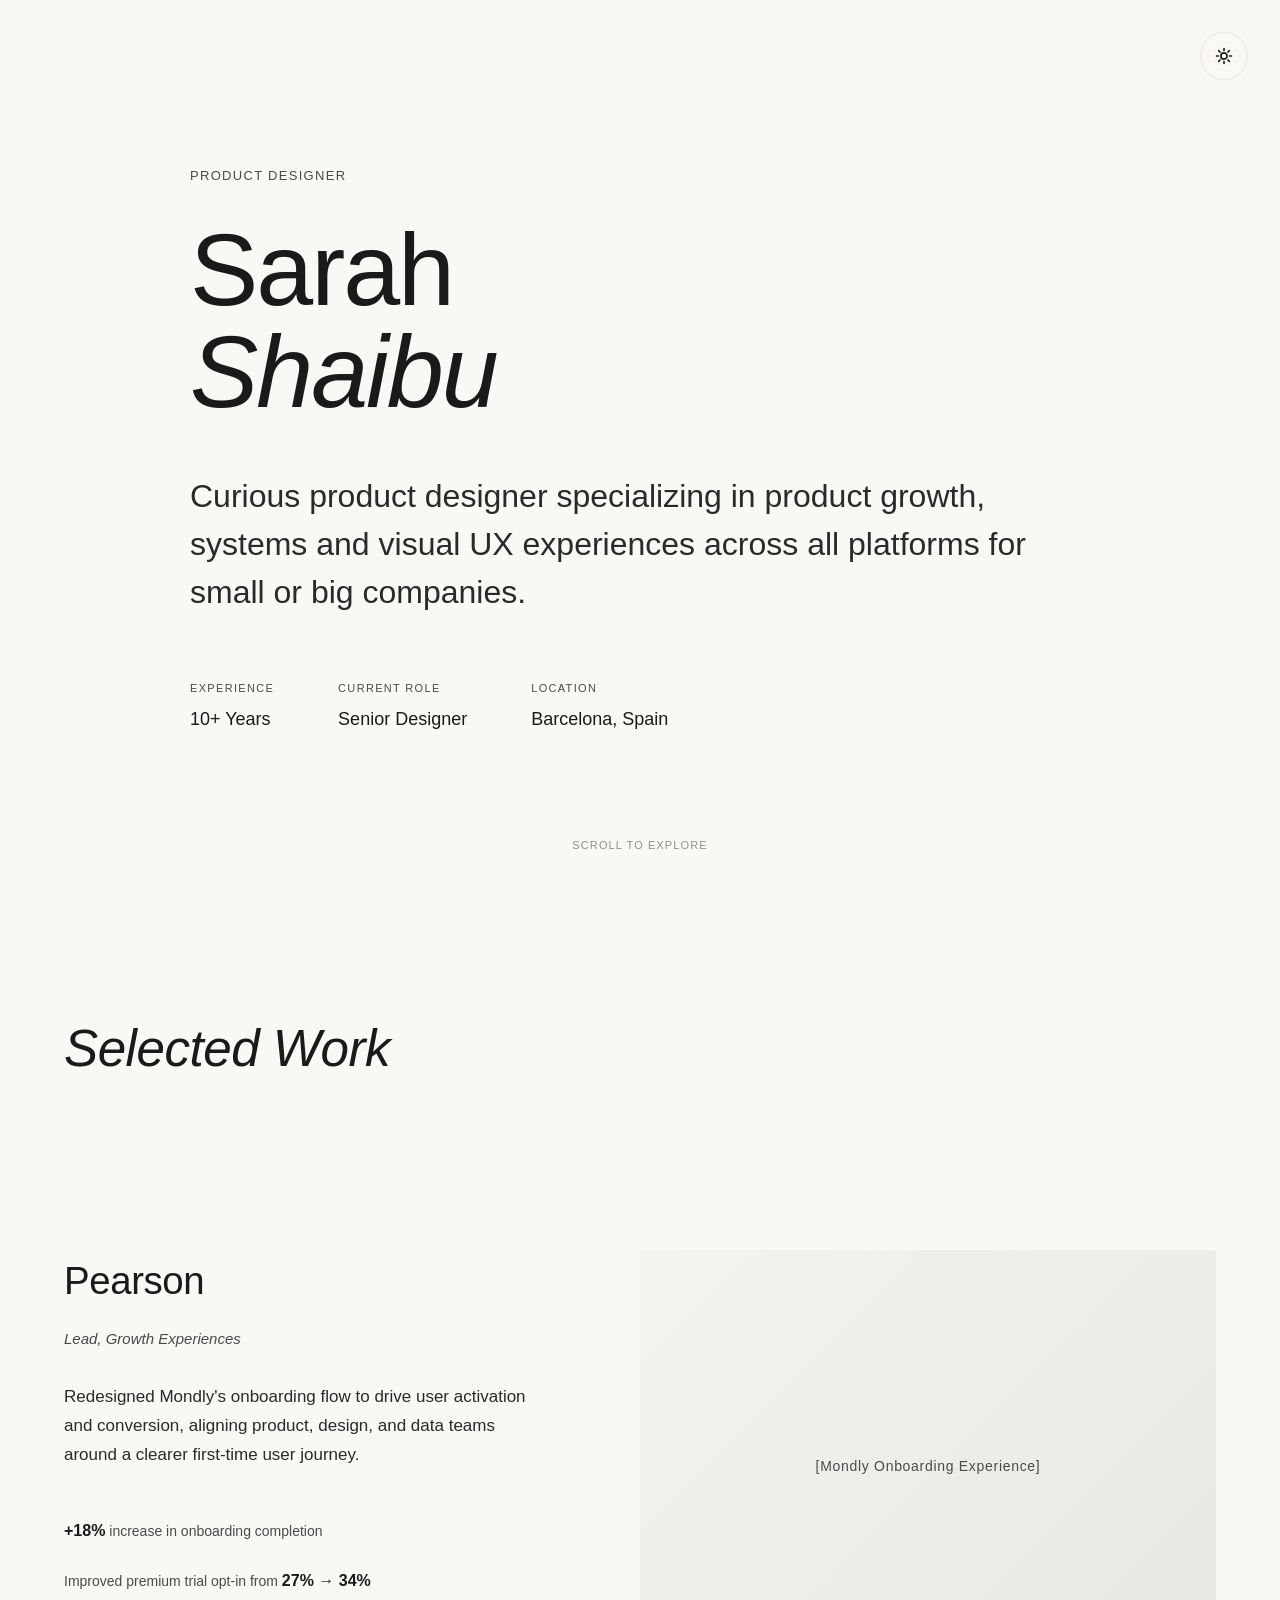
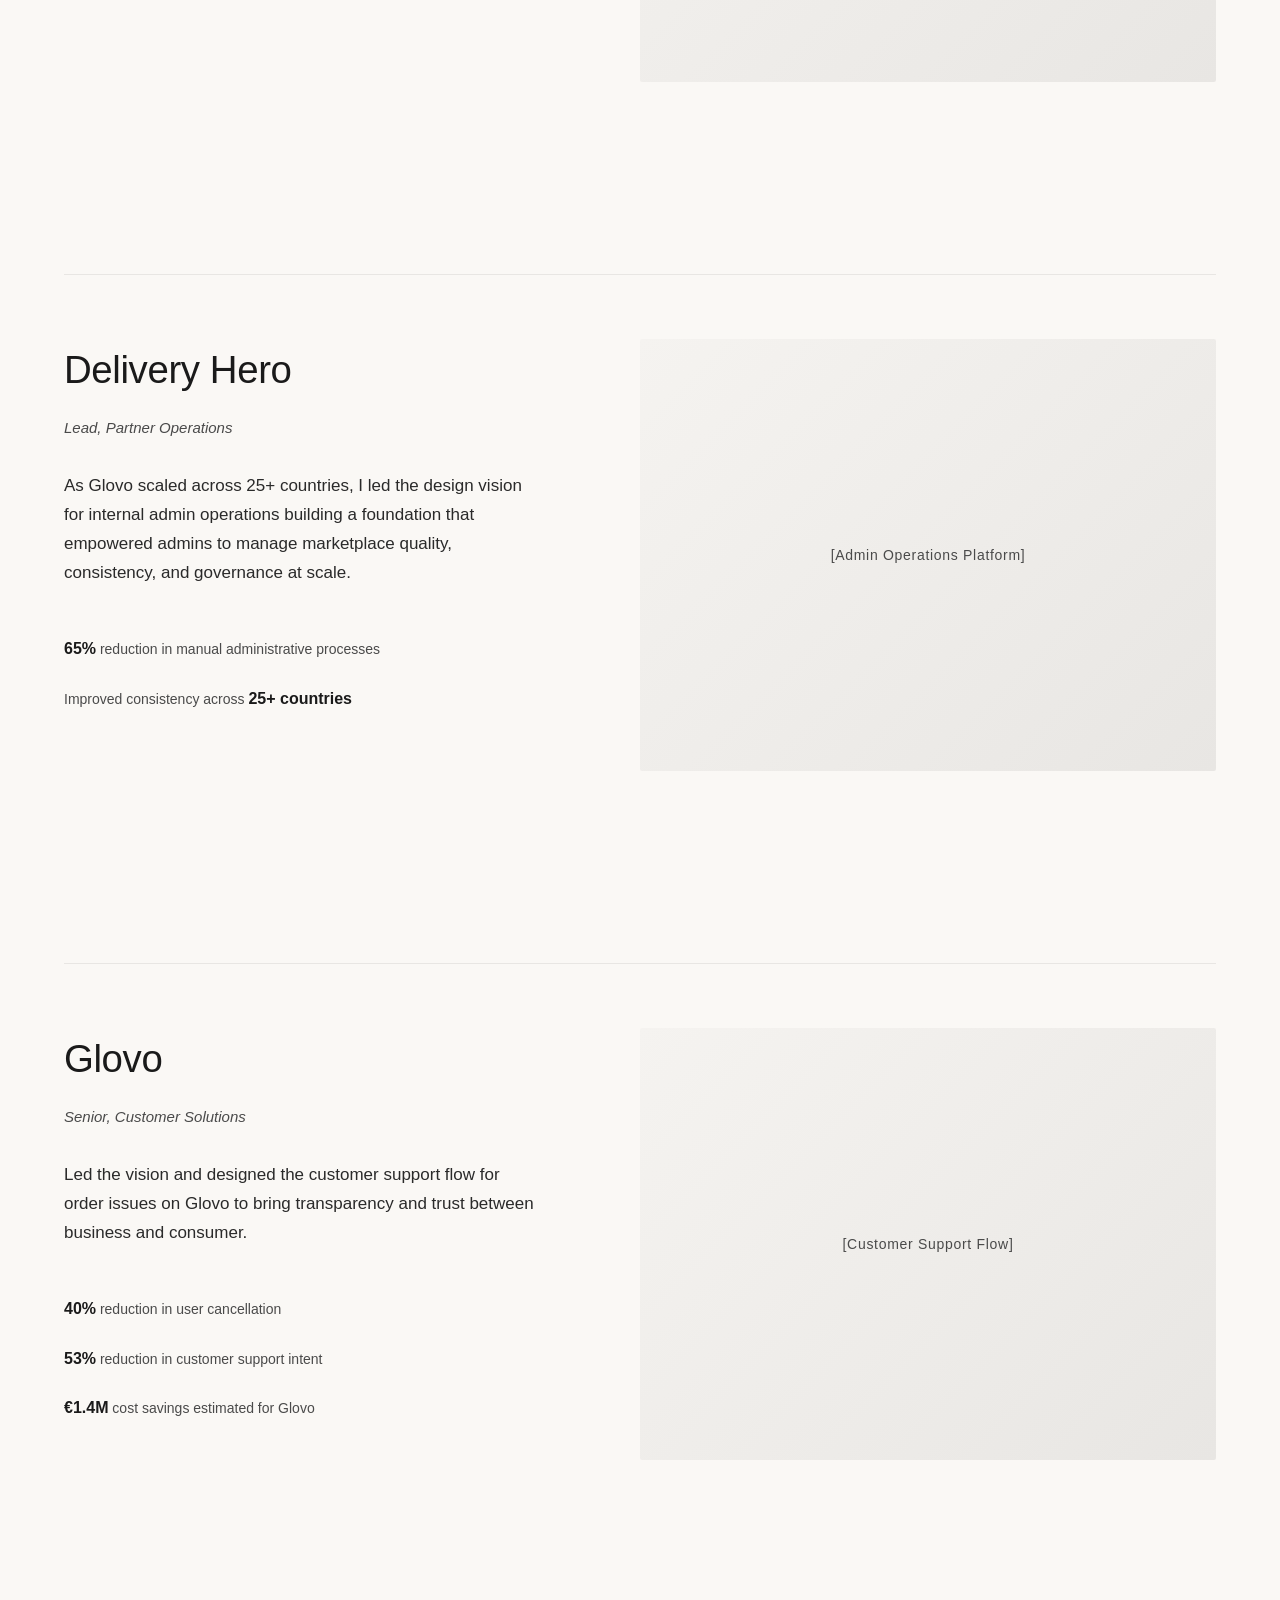
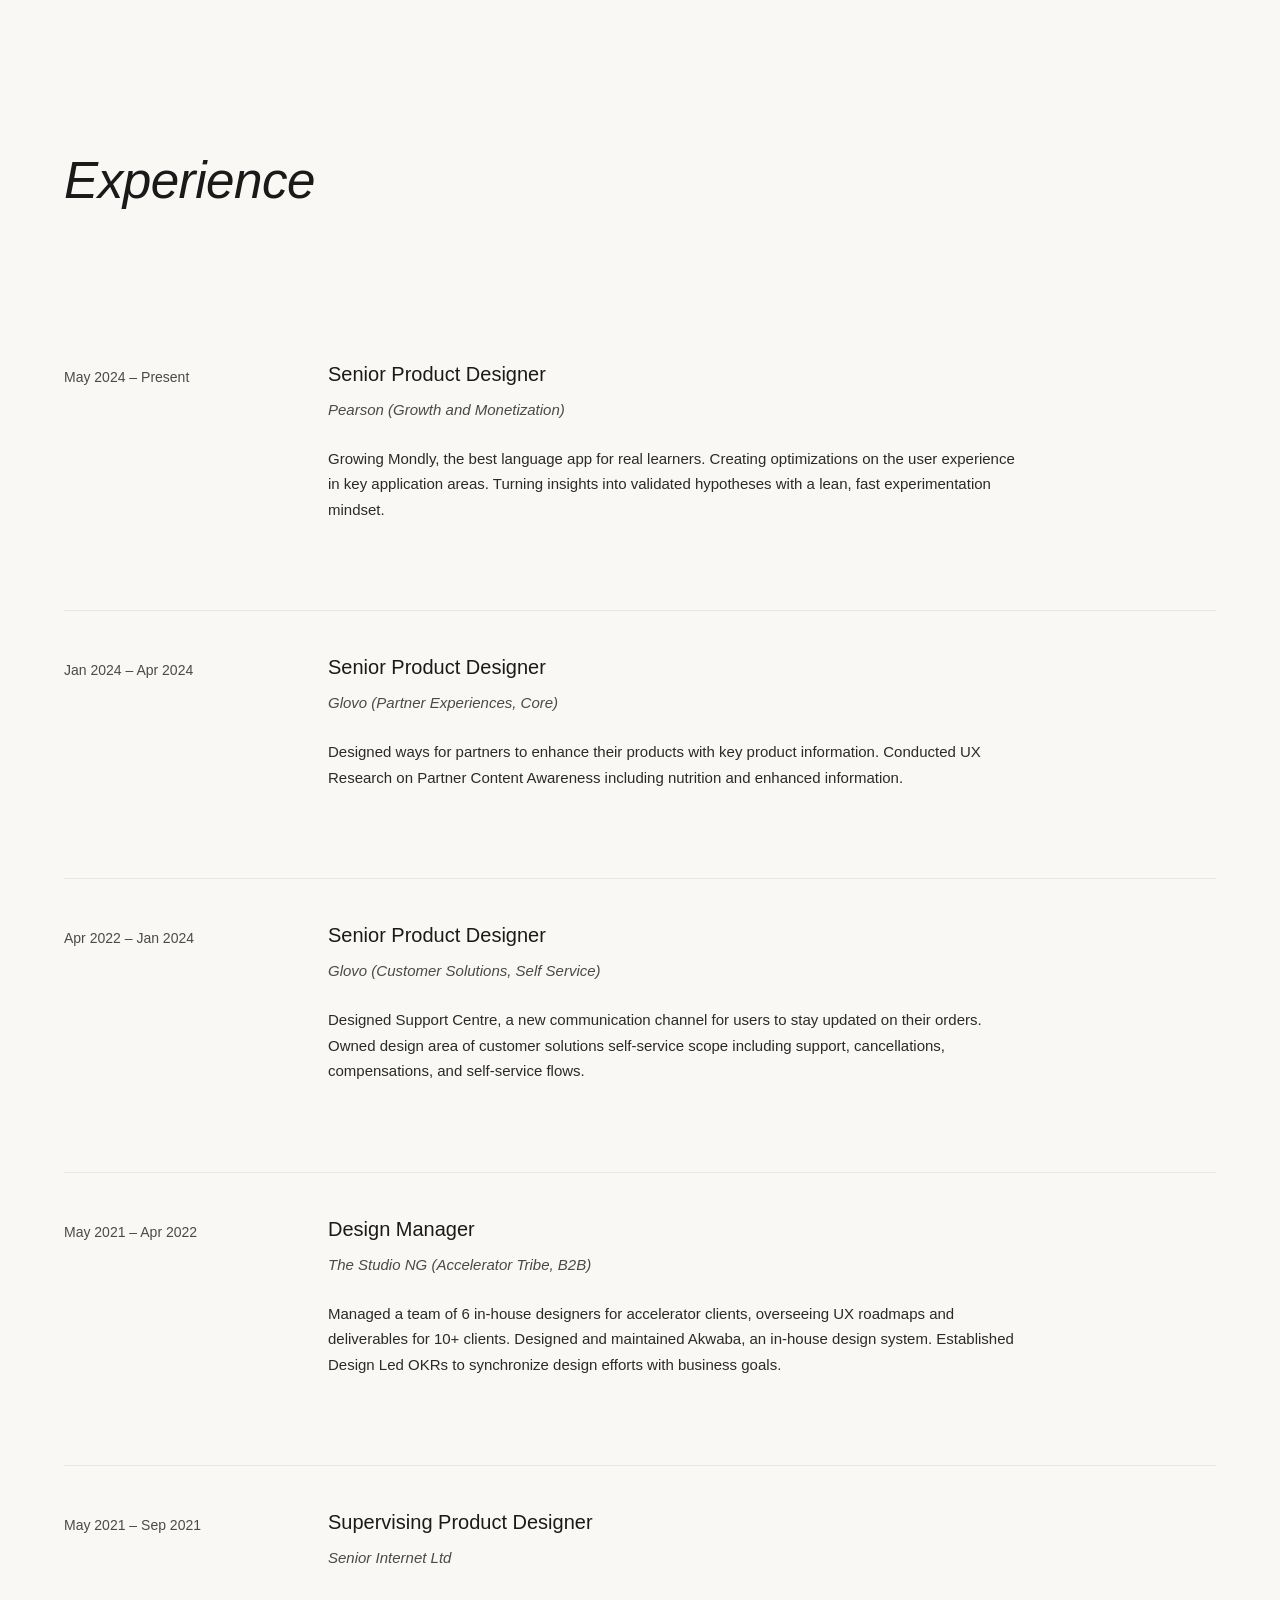
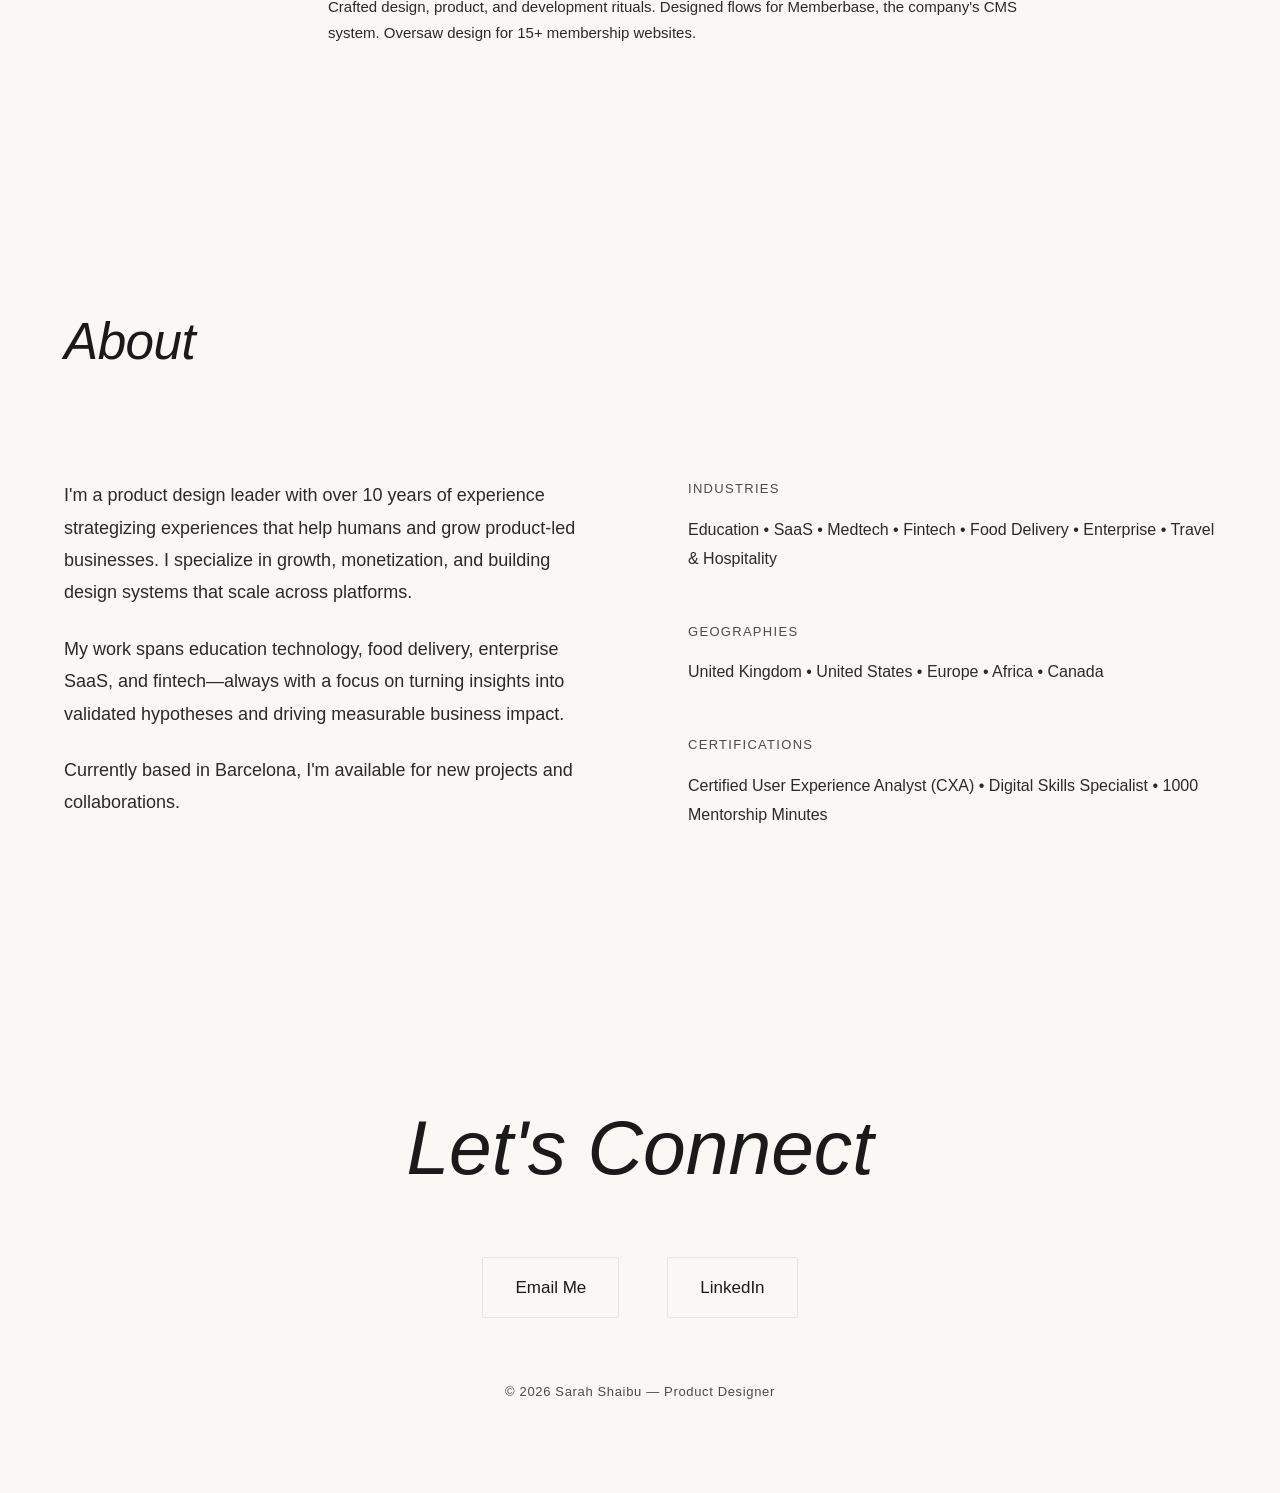
==== index.html @ 6c7f0f0d "Update index.html Seperated css and html" ====
<!DOCTYPE html>
<html lang="en">
<head>
    <meta charset="UTF-8">
    <meta name="viewport" content="width=device-width, initial-scale=1.0">
    <title>Sarah Shaibu — Product Designer</title>
    <link rel="stylesheet" href="styles.css">
    <script>
        // Set initial theme before page loads (prevents flash)
        const savedTheme = localStorage.getItem('theme') || 'light';
        document.documentElement.setAttribute('data-theme', savedTheme);
    </script>
</head>
<body>
    <!-- Hero Section -->
    <button class="theme-toggle" aria-label="Toggle dark mode">
        <svg class="sun-icon" xmlns="http://www.w3.org/2000/svg" fill="none" viewBox="0 0 24 24" stroke-width="2" stroke="currentColor">
            <path stroke-linecap="round" stroke-linejoin="round" d="M12 3v2.25m6.364.386l-1.591 1.591M21 12h-2.25m-.386 6.364l-1.591-1.591M12 18.75V21m-4.773-4.227l-1.591 1.591M5.25 12H3m4.227-4.773L5.636 5.636M15.75 12a3.75 3.75 0 11-7.5 0 3.75 3.75 0 017.5 0z" />
        </svg>
        <svg class="moon-icon" xmlns="http://www.w3.org/2000/svg" fill="none" viewBox="0 0 24 24" stroke-width="2" stroke="currentColor">
            <path stroke-linecap="round" stroke-linejoin="round" d="M21.752 15.002A9.718 9.718 0 0118 15.75c-5.385 0-9.75-4.365-9.75-9.75 0-1.33.266-2.597.748-3.752A9.753 9.753 0 003 11.25C3 16.635 7.365 21 12.75 21a9.753 9.753 0 009.002-5.998z" />
        </svg>
    </button>
    
    <section class="hero">
        <div class="container">
            <div class="hero-label">Product Designer</div>
            <h1 class="hero-title">
                Sarah<br>
                <em>Shaibu</em>
            </h1>
            <p class="hero-description">
                Curious product designer specializing in product growth, systems and visual UX experiences across all platforms for small or big companies.
            </p>
            <div class="hero-meta">
                <div class="meta-item">
                    <span>Experience</span>
                    <strong>10+ Years</strong>
                </div>
                <div class="meta-item">
                    <span>Current Role</span>
                    <strong>Senior Designer</strong>
                </div>
                <div class="meta-item">
                    <span>Location</span>
                    <strong>Barcelona, Spain</strong>
                </div>
            </div>
        </div>
        <div class="scroll-indicator">Scroll to explore</div>
    </section>

    <!-- Selected Work -->
    <section class="section">
        <div class="container">
            <h2 class="section-title">Selected Work</h2>
            <div class="work-grid">
                <!-- Pearson Project -->
                <article class="work-item">
                    <div class="work-info">
                        <h3>Pearson</h3>
                        <div class="work-role">Lead, Growth Experiences</div>
                        <p class="work-description">
                            Redesigned Mondly's onboarding flow to drive user activation and conversion, aligning product, design, and data teams around a clearer first-time user journey.
                        </p>
                        <div class="work-metrics">
                            <div class="metric">
                                <strong>+18%</strong> increase in onboarding completion
                            </div>
                            <div class="metric">
                                Improved premium trial opt-in from <strong>27% → 34%</strong>
                            </div>
                        </div>
                    </div>
                    <div class="work-visual">
                        [Mondly Onboarding Experience]
                    </div>
                </article>

                <!-- Delivery Hero Project -->
                <article class="work-item">
                    <div class="work-info">
                        <h3>Delivery Hero</h3>
                        <div class="work-role">Lead, Partner Operations</div>
                        <p class="work-description">
                            As Glovo scaled across 25+ countries, I led the design vision for internal admin operations building a foundation that empowered admins to manage marketplace quality, consistency, and governance at scale.
                        </p>
                        <div class="work-metrics">
                            <div class="metric">
                                <strong>65%</strong> reduction in manual administrative processes
                            </div>
                            <div class="metric">
                                Improved consistency across <strong>25+ countries</strong>
                            </div>
                        </div>
                    </div>
                    <div class="work-visual">
                        [Admin Operations Platform]
                    </div>
                </article>

                <!-- Glovo Project -->
                <article class="work-item">
                    <div class="work-info">
                        <h3>Glovo</h3>
                        <div class="work-role">Senior, Customer Solutions</div>
                        <p class="work-description">
                            Led the vision and designed the customer support flow for order issues on Glovo to bring transparency and trust between business and consumer.
                        </p>
                        <div class="work-metrics">
                            <div class="metric">
                                <strong>40%</strong> reduction in user cancellation
                            </div>
                            <div class="metric">
                                <strong>53%</strong> reduction in customer support intent
                            </div>
                            <div class="metric">
                                <strong>€1.4M</strong> cost savings estimated for Glovo
                            </div>
                        </div>
                    </div>
                    <div class="work-visual">
                        [Customer Support Flow]
                    </div>
                </article>
            </div>
        </div>
    </section>

    <!-- Experience -->
    <section class="section">
        <div class="container">
            <h2 class="section-title">Experience</h2>
            <div class="experience-list">
                <div class="exp-item">
                    <div class="exp-period">May 2024 – Present</div>
                    <div class="exp-content">
                        <h4>Senior Product Designer</h4>
                        <div class="exp-company">Pearson (Growth and Monetization)</div>
                        <p class="exp-description">
                            Growing Mondly, the best language app for real learners. Creating optimizations on the user experience in key application areas. Turning insights into validated hypotheses with a lean, fast experimentation mindset.
                        </p>
                    </div>
                </div>

                <div class="exp-item">
                    <div class="exp-period">Jan 2024 – Apr 2024</div>
                    <div class="exp-content">
                        <h4>Senior Product Designer</h4>
                        <div class="exp-company">Glovo (Partner Experiences, Core)</div>
                        <p class="exp-description">
                            Designed ways for partners to enhance their products with key product information. Conducted UX Research on Partner Content Awareness including nutrition and enhanced information.
                        </p>
                    </div>
                </div>

                <div class="exp-item">
                    <div class="exp-period">Apr 2022 – Jan 2024</div>
                    <div class="exp-content">
                        <h4>Senior Product Designer</h4>
                        <div class="exp-company">Glovo (Customer Solutions, Self Service)</div>
                        <p class="exp-description">
                            Designed Support Centre, a new communication channel for users to stay updated on their orders. Owned design area of customer solutions self-service scope including support, cancellations, compensations, and self-service flows.
                        </p>
                    </div>
                </div>

                <div class="exp-item">
                    <div class="exp-period">May 2021 – Apr 2022</div>
                    <div class="exp-content">
                        <h4>Design Manager</h4>
                        <div class="exp-company">The Studio NG (Accelerator Tribe, B2B)</div>
                        <p class="exp-description">
                            Managed a team of 6 in-house designers for accelerator clients, overseeing UX roadmaps and deliverables for 10+ clients. Designed and maintained Akwaba, an in-house design system. Established Design Led OKRs to synchronize design efforts with business goals.
                        </p>
                    </div>
                </div>

                <div class="exp-item">
                    <div class="exp-period">May 2021 – Sep 2021</div>
                    <div class="exp-content">
                        <h4>Supervising Product Designer</h4>
                        <div class="exp-company">Senior Internet Ltd</div>
                        <p class="exp-description">
                            Crafted design, product, and development rituals. Designed flows for Memberbase, the company's CMS system. Oversaw design for 15+ membership websites.
                        </p>
                    </div>
                </div>
            </div>
        </div>
    </section>

    <!-- About -->
    <section class="section">
        <div class="container">
            <h2 class="section-title">About</h2>
            <div class="about-grid">
                <div class="about-content">
                    <p>
                        I'm a product design leader with over 10 years of experience strategizing experiences that help humans and grow product-led businesses. I specialize in growth, monetization, and building design systems that scale across platforms.
                    </p>
                    <p>
                        My work spans education technology, food delivery, enterprise SaaS, and fintech—always with a focus on turning insights into validated hypotheses and driving measurable business impact.
                    </p>
                    <p>
                        Currently based in Barcelona, I'm available for new projects and collaborations.
                    </p>
                </div>
                <div class="skills-list">
                    <div class="skill-category">
                        <h4>Industries</h4>
                        <div class="skill-items">
                            Education • SaaS • Medtech • Fintech • Food Delivery • Enterprise • Travel & Hospitality
                        </div>
                    </div>
                    <div class="skill-category">
                        <h4>Geographies</h4>
                        <div class="skill-items">
                            United Kingdom • United States • Europe • Africa • Canada
                        </div>
                    </div>
                    <div class="skill-category">
                        <h4>Certifications</h4>
                        <div class="skill-items">
                            Certified User Experience Analyst (CXA) • Digital Skills Specialist • 1000 Mentorship Minutes
                        </div>
                    </div>
                </div>
            </div>
        </div>
    </section>

    <!-- Contact -->
    <section class="contact-section">
        <div class="container">
            <h2 class="contact-title">Let's Connect</h2>
            <div class="contact-links">
                <a href="mailto:snefisat@gmail.com" class="contact-link">Email Me</a>
                <a href="https://www.linkedin.com/in/sarahshaibu/" target="_blank" class="contact-link">LinkedIn</a>
            </div>
            <p class="footer-note">© 2026 Sarah Shaibu — Product Designer</p>
        </div>
    </section>

    <script>
        // Wait for DOM to be fully loaded
        document.addEventListener('DOMContentLoaded', function() {
            // Theme toggle functionality
            const themeToggle = document.querySelector('.theme-toggle');
            const htmlElement = document.documentElement;
            
            themeToggle.addEventListener('click', function() {
                const currentTheme = htmlElement.getAttribute('data-theme');
                const newTheme = currentTheme === 'light' ? 'dark' : 'light';
                
                htmlElement.setAttribute('data-theme', newTheme);
                localStorage.setItem('theme', newTheme);
            });

            // Intersection Observer for section title fade-ins
            const observerOptions = {
                threshold: 0.2,
                rootMargin: '0px 0px -100px 0px'
            };

            const observer = new IntersectionObserver(function(entries) {
                entries.forEach(entry => {
                    if (entry.isIntersecting) {
                        entry.target.classList.add('visible');
                    }
                });
            }, observerOptions);

            // Observe all section titles
            document.querySelectorAll('.section-title').forEach(title => {
                observer.observe(title);
            });
        });
    </script>
</body>
</html>
---- styles.css ----
* {
    margin: 0;
    padding: 0;
    box-sizing: border-box;
}

:root {
    --cream: #faf8f5;
    --charcoal: #1a1a1a;
    --soft-black: #2a2a2a;
    --accent: #4a4a4a;
    --border: #e8e6e3;
}

[data-theme="dark"] {
    --cream: #1a1a1a;
    --charcoal: #faf8f5;
    --soft-black: #e8e6e3;
    --accent: #b8b8b8;
    --border: #2a2a2a;
}

body {
    transition: background-color 0.3s ease, color 0.3s ease;
    font-family: -apple-system, BlinkMacSystemFont, 'Segoe UI', sans-serif;
    background: var(--cream);
    color: var(--charcoal);
    line-height: 1.6;
    overflow-x: hidden;
}

.container {
    max-width: 1400px;
    margin: 0 auto;
    padding: 0 5vw;
}

/* Hero Section */
.hero {
    min-height: 100vh;
    display: flex;
    flex-direction: column;
    justify-content: center;
    padding: 8vh 0;
    position: relative;
}

.hero-label {
    font-size: 13px;
    letter-spacing: 0.1em;
    text-transform: uppercase;
    color: var(--accent);
    margin-bottom: 2rem;
    font-weight: 500;
}

.hero-title {
    font-size: clamp(3rem, 8vw, 7rem);
    font-weight: 400;
    line-height: 1;
    margin-bottom: 3rem;
    letter-spacing: -0.02em;
}

.hero-title em {
    font-style: italic;
    font-weight: 300;
    display: inline-block;
    position: relative;
}

.hero-description {
    font-size: clamp(1.25rem, 2.5vw, 2rem);
    max-width: 900px;
    font-weight: 300;
    line-height: 1.5;
    color: var(--soft-black);
    margin-bottom: 4rem;
}

.hero-meta {
    display: flex;
    gap: 4rem;
    flex-wrap: wrap;
    font-size: 15px;
    color: var(--accent);
}

.meta-item span {
    display: block;
    font-size: 11px;
    letter-spacing: 0.12em;
    text-transform: uppercase;
    margin-bottom: 0.5rem;
    font-weight: 500;
}

.meta-item strong {
    font-size: 18px;
    color: var(--charcoal);
    font-weight: 500;
}

/* Section Headers */
.section {
    padding: 12vh 0;
    position: relative;
}

.section-title {
    font-size: clamp(2rem, 4vw, 3.5rem);
    font-weight: 300;
    margin-bottom: 6rem;
    font-style: italic;
    letter-spacing: -0.01em;
    opacity: 0;
    transform: translateY(20px);
    transition: opacity 0.8s cubic-bezier(0.4, 0, 0.2, 1), 
                transform 0.8s cubic-bezier(0.4, 0, 0.2, 1);
}

.section-title.visible {
    opacity: 1;
    transform: translateY(0);
}

/* Work Grid */
.work-grid {
    display: grid;
    gap: 8rem;
}

.work-item {
    display: grid;
    grid-template-columns: 1fr 1.2fr;
    gap: 6rem;
    align-items: start;
    padding: 4rem 0;
    border-top: 1px solid var(--border);
    cursor: pointer;
    transition: all 0.4s cubic-bezier(0.4, 0, 0.2, 1);
    position: relative;
}

.work-item:first-child {
    border-top: none;
}

.work-item:hover {
    padding-left: 2rem;
    border-color: var(--accent);
}

.work-item:hover .work-visual {
    transform: translateY(-8px);
    box-shadow: 0 20px 40px rgba(0, 0, 0, 0.06);
}

.work-info h3 {
    font-size: clamp(1.5rem, 3vw, 2.5rem);
    font-weight: 500;
    margin-bottom: 1rem;
    letter-spacing: -0.01em;
}

.work-role {
    font-size: 15px;
    color: var(--accent);
    margin-bottom: 2rem;
    font-style: italic;
}

.work-description {
    font-size: 17px;
    line-height: 1.7;
    margin-bottom: 3rem;
    color: var(--soft-black);
}

.work-metrics {
    display: grid;
    gap: 1.5rem;
}

.metric {
    font-size: 14px;
    color: var(--accent);
}

.metric strong {
    color: var(--charcoal);
    font-weight: 600;
    font-size: 16px;
}

.work-visual {
    background: linear-gradient(135deg, #f5f3f0 0%, #e8e6e3 100%);
    aspect-ratio: 4/3;
    border-radius: 2px;
    position: relative;
    overflow: hidden;
    display: flex;
    align-items: center;
    justify-content: center;
    font-size: 14px;
    color: var(--accent);
    letter-spacing: 0.05em;
    transition: all 0.4s cubic-bezier(0.4, 0, 0.2, 1);
}

[data-theme="dark"] .work-visual {
    background: linear-gradient(135deg, #2a2a2a 0%, #1a1a1a 100%);
}

/* Experience Timeline */
.experience-list {
    display: grid;
    gap: 3rem;
}

.exp-item {
    display: grid;
    grid-template-columns: 200px 1fr;
    gap: 4rem;
    padding: 2.5rem 0;
    border-top: 1px solid var(--border);
}

.exp-item:first-child {
    border-top: none;
}

.exp-period {
    font-size: 14px;
    color: var(--accent);
    padding-top: 0.5rem;
}

.exp-content h4 {
    font-size: 20px;
    font-weight: 500;
    margin-bottom: 0.5rem;
}

.exp-company {
    font-size: 15px;
    color: var(--accent);
    margin-bottom: 1.5rem;
    font-style: italic;
}

.exp-description {
    font-size: 15px;
    line-height: 1.7;
    color: var(--soft-black);
    max-width: 700px;
}

/* About Section */
.about-grid {
    display: grid;
    grid-template-columns: 1fr 1fr;
    gap: 6rem;
    align-items: start;
}

.about-content {
    font-size: 18px;
    line-height: 1.8;
    color: var(--soft-black);
}

.about-content p {
    margin-bottom: 1.5rem;
}

.skills-list {
    display: grid;
    gap: 3rem;
}

.skill-category h4 {
    font-size: 13px;
    letter-spacing: 0.1em;
    text-transform: uppercase;
    color: var(--accent);
    margin-bottom: 1rem;
    font-weight: 500;
}

.skill-items {
    font-size: 16px;
    line-height: 1.8;
    color: var(--soft-black);
}

/* Contact Section */
.contact-section {
    padding: 15vh 0 10vh;
    text-align: center;
}

.contact-title {
    font-size: clamp(2.5rem, 6vw, 5rem);
    font-weight: 300;
    margin-bottom: 3rem;
    font-style: italic;
}

.contact-links {
    display: flex;
    gap: 3rem;
    justify-content: center;
    flex-wrap: wrap;
    margin-bottom: 4rem;
}

.contact-link {
    font-size: 17px;
    color: var(--charcoal);
    text-decoration: none;
    padding: 1rem 2rem;
    border: 1px solid var(--border);
    border-radius: 2px;
    transition: all 0.3s cubic-bezier(0.4, 0, 0.2, 1);
    position: relative;
}

.contact-link:hover {
    background: var(--charcoal);
    color: var(--cream);
    border-color: var(--charcoal);
    transform: translateY(-2px);
}

.footer-note {
    font-size: 13px;
    color: var(--accent);
    letter-spacing: 0.05em;
}

/* Responsive */
@media (max-width: 968px) {
    .work-item {
        grid-template-columns: 1fr;
        gap: 3rem;
    }

    .exp-item {
        grid-template-columns: 1fr;
        gap: 1rem;
    }

    .about-grid {
        grid-template-columns: 1fr;
        gap: 4rem;
    }

    .hero-meta {
        gap: 2rem;
    }
}

/* Subtle animations */
@media (prefers-reduced-motion: no-preference) {
    .work-item,
    .exp-item {
        opacity: 0;
        animation: fadeIn 0.8s ease forwards;
    }

    .work-item:nth-child(1) { animation-delay: 0.1s; }
    .work-item:nth-child(2) { animation-delay: 0.2s; }
    .work-item:nth-child(3) { animation-delay: 0.3s; }

    @keyframes fadeIn {
        to {
            opacity: 1;
        }
    }
}

.scroll-indicator {
    position: absolute;
    bottom: 5vh;
    left: 50%;
    transform: translateX(-50%);
    font-size: 11px;
    letter-spacing: 0.1em;
    text-transform: uppercase;
    color: var(--accent);
    opacity: 0.6;
}

/* Theme Toggle */
.theme-toggle {
    position: fixed;
    top: 2rem;
    right: 2rem;
    z-index: 1000;
    background: transparent;
    border: 1px solid var(--border);
    border-radius: 50%;
    width: 48px;
    height: 48px;
    display: flex;
    align-items: center;
    justify-content: center;
    cursor: pointer;
    transition: all 0.3s cubic-bezier(0.4, 0, 0.2, 1);
    backdrop-filter: blur(10px);
}

.theme-toggle:hover {
    border-color: var(--accent);
    transform: rotate(180deg);
}

.theme-toggle svg {
    width: 20px;
    height: 20px;
    stroke: var(--charcoal);
    transition: all 0.3s ease;
}

[data-theme="dark"] .theme-toggle .sun-icon {
    display: none;
}

[data-theme="dark"] .theme-toggle .moon-icon {
    display: block;
}

[data-theme="light"] .theme-toggle .sun-icon {
    display: block;
}

[data-theme="light"] .theme-toggle .moon-icon {
    display: none;
}
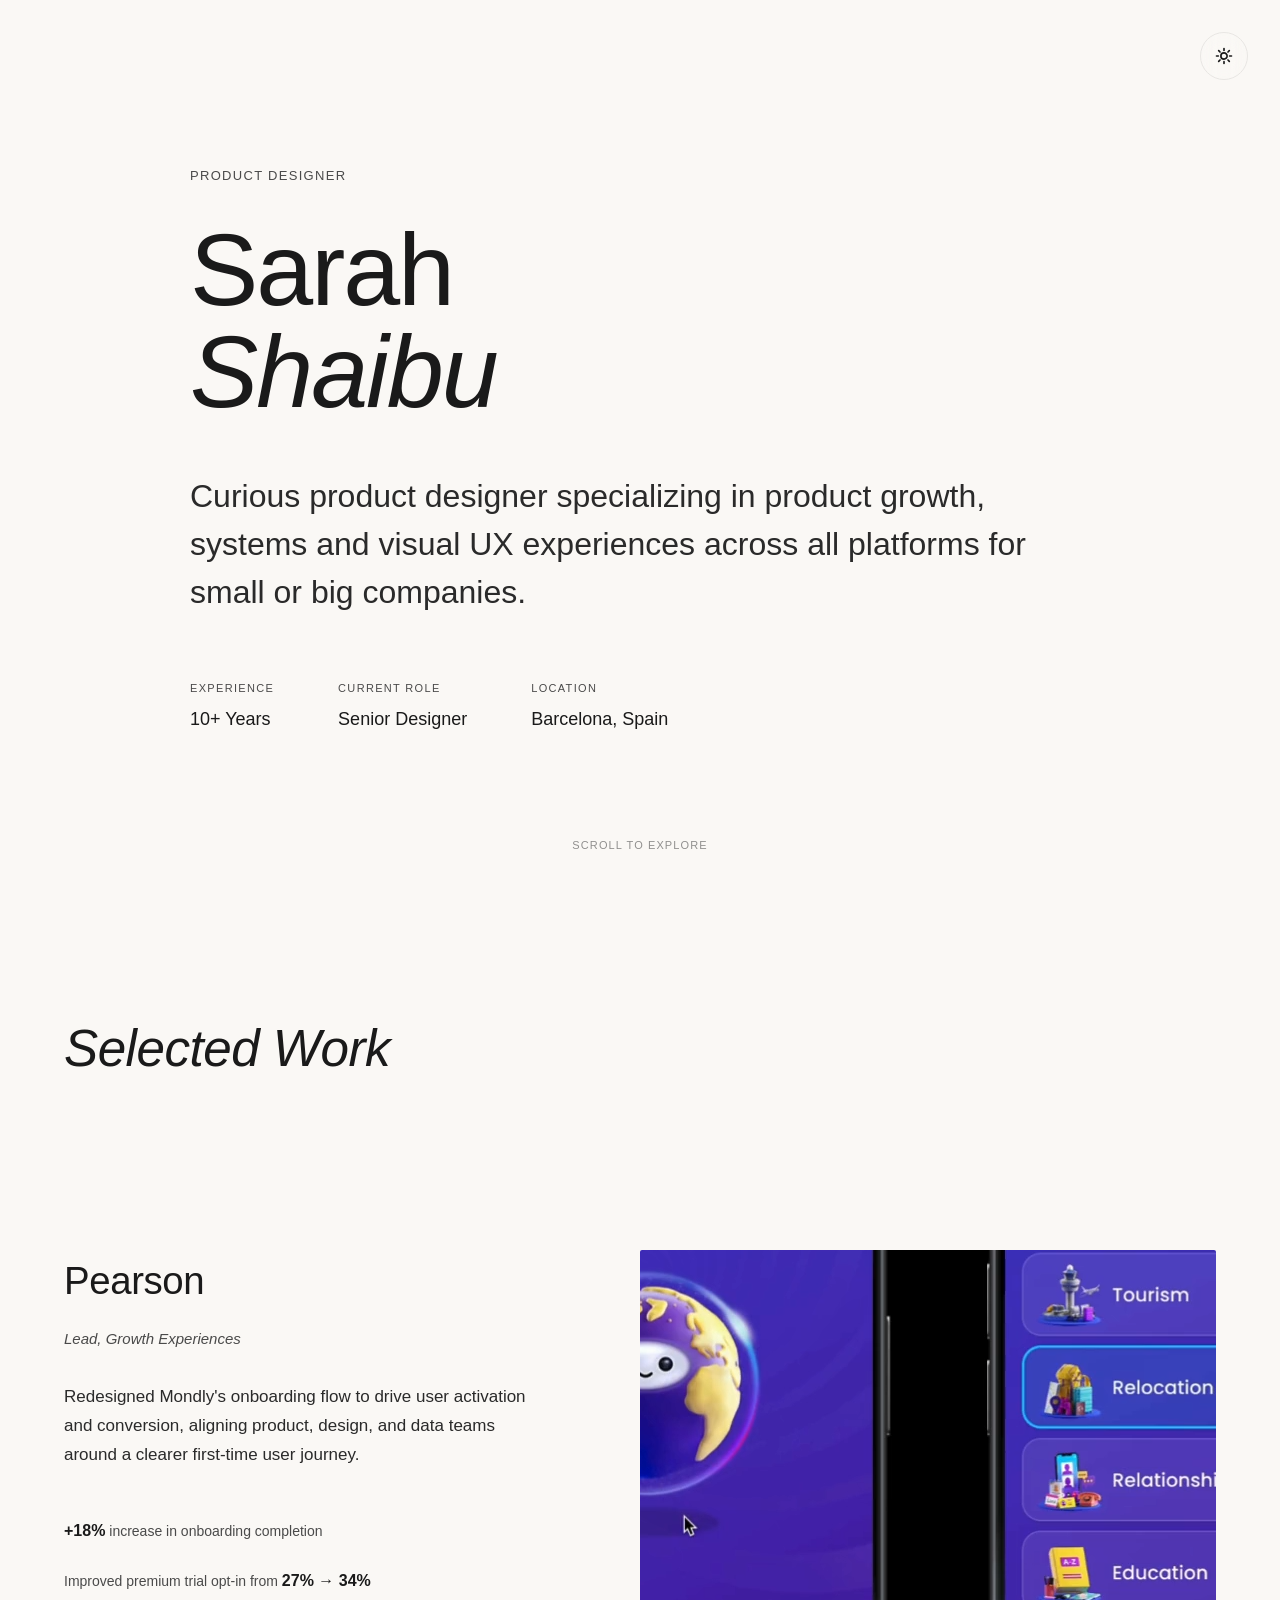
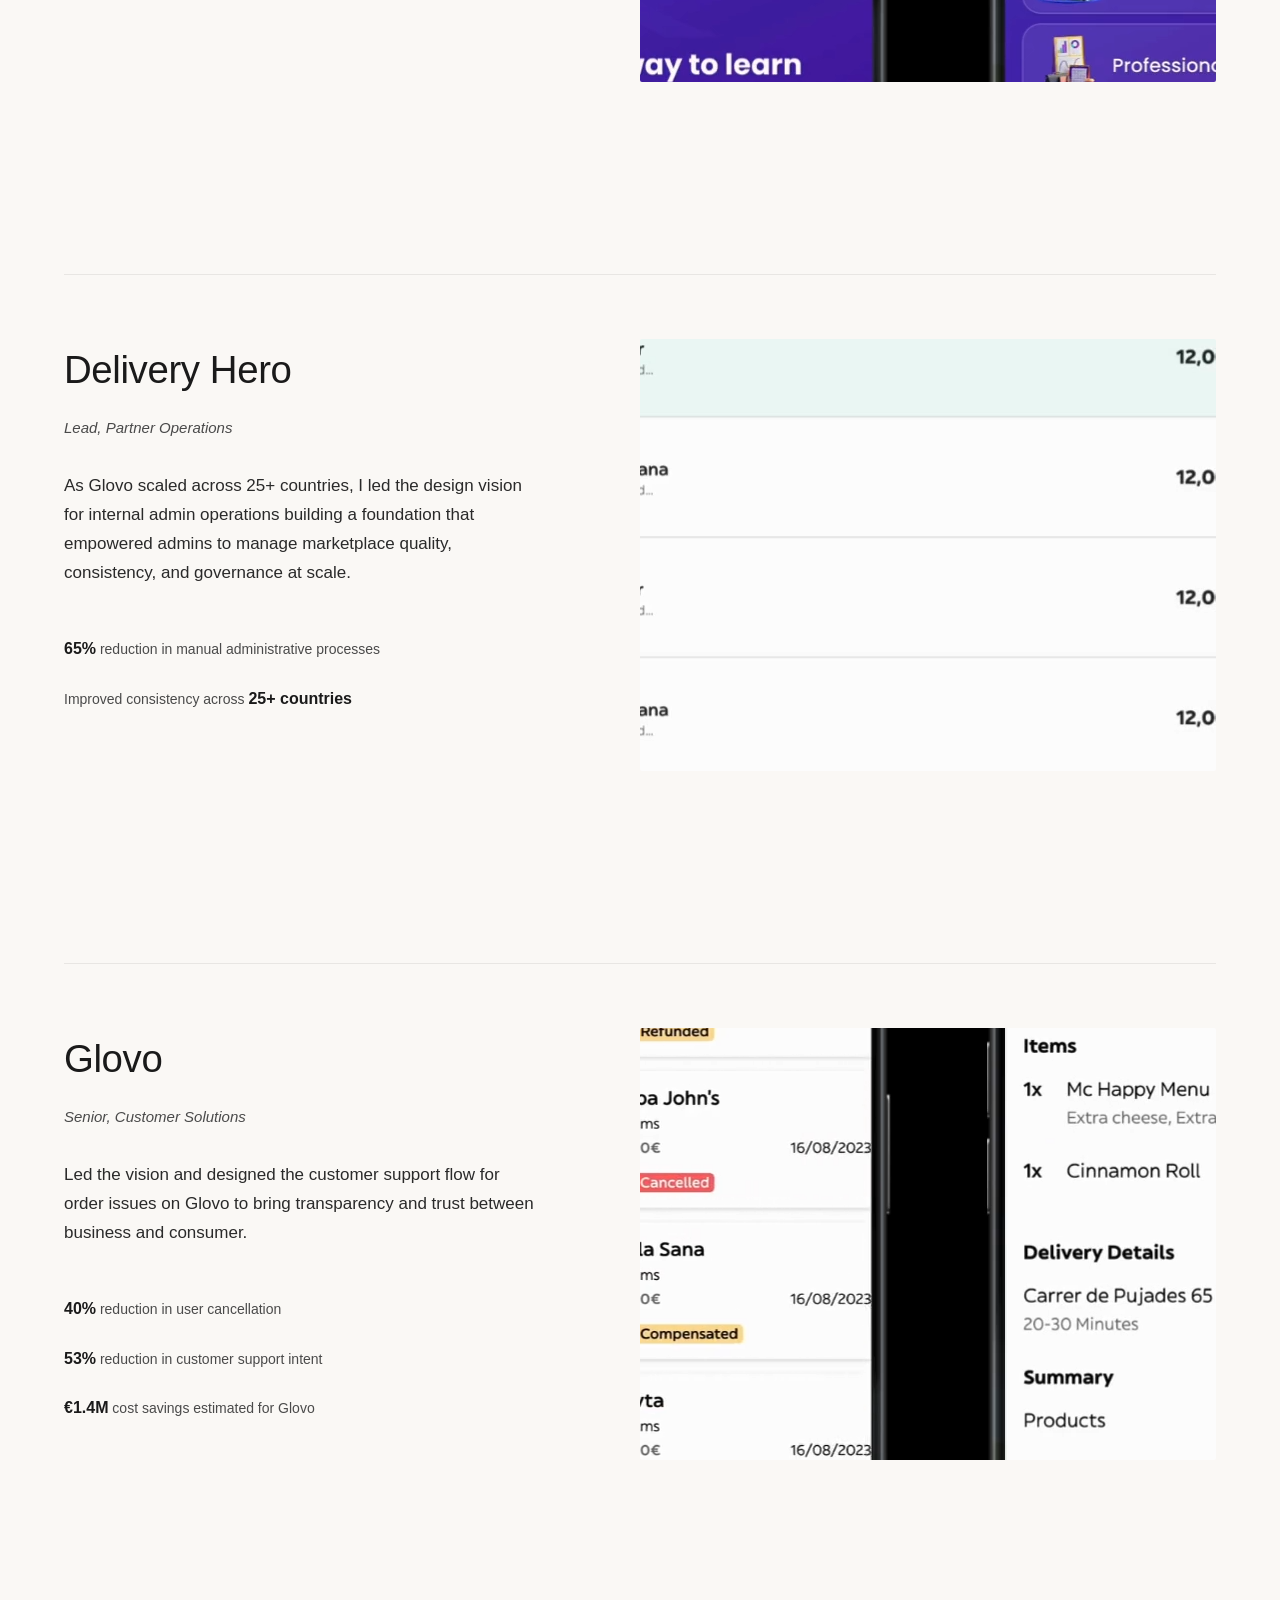
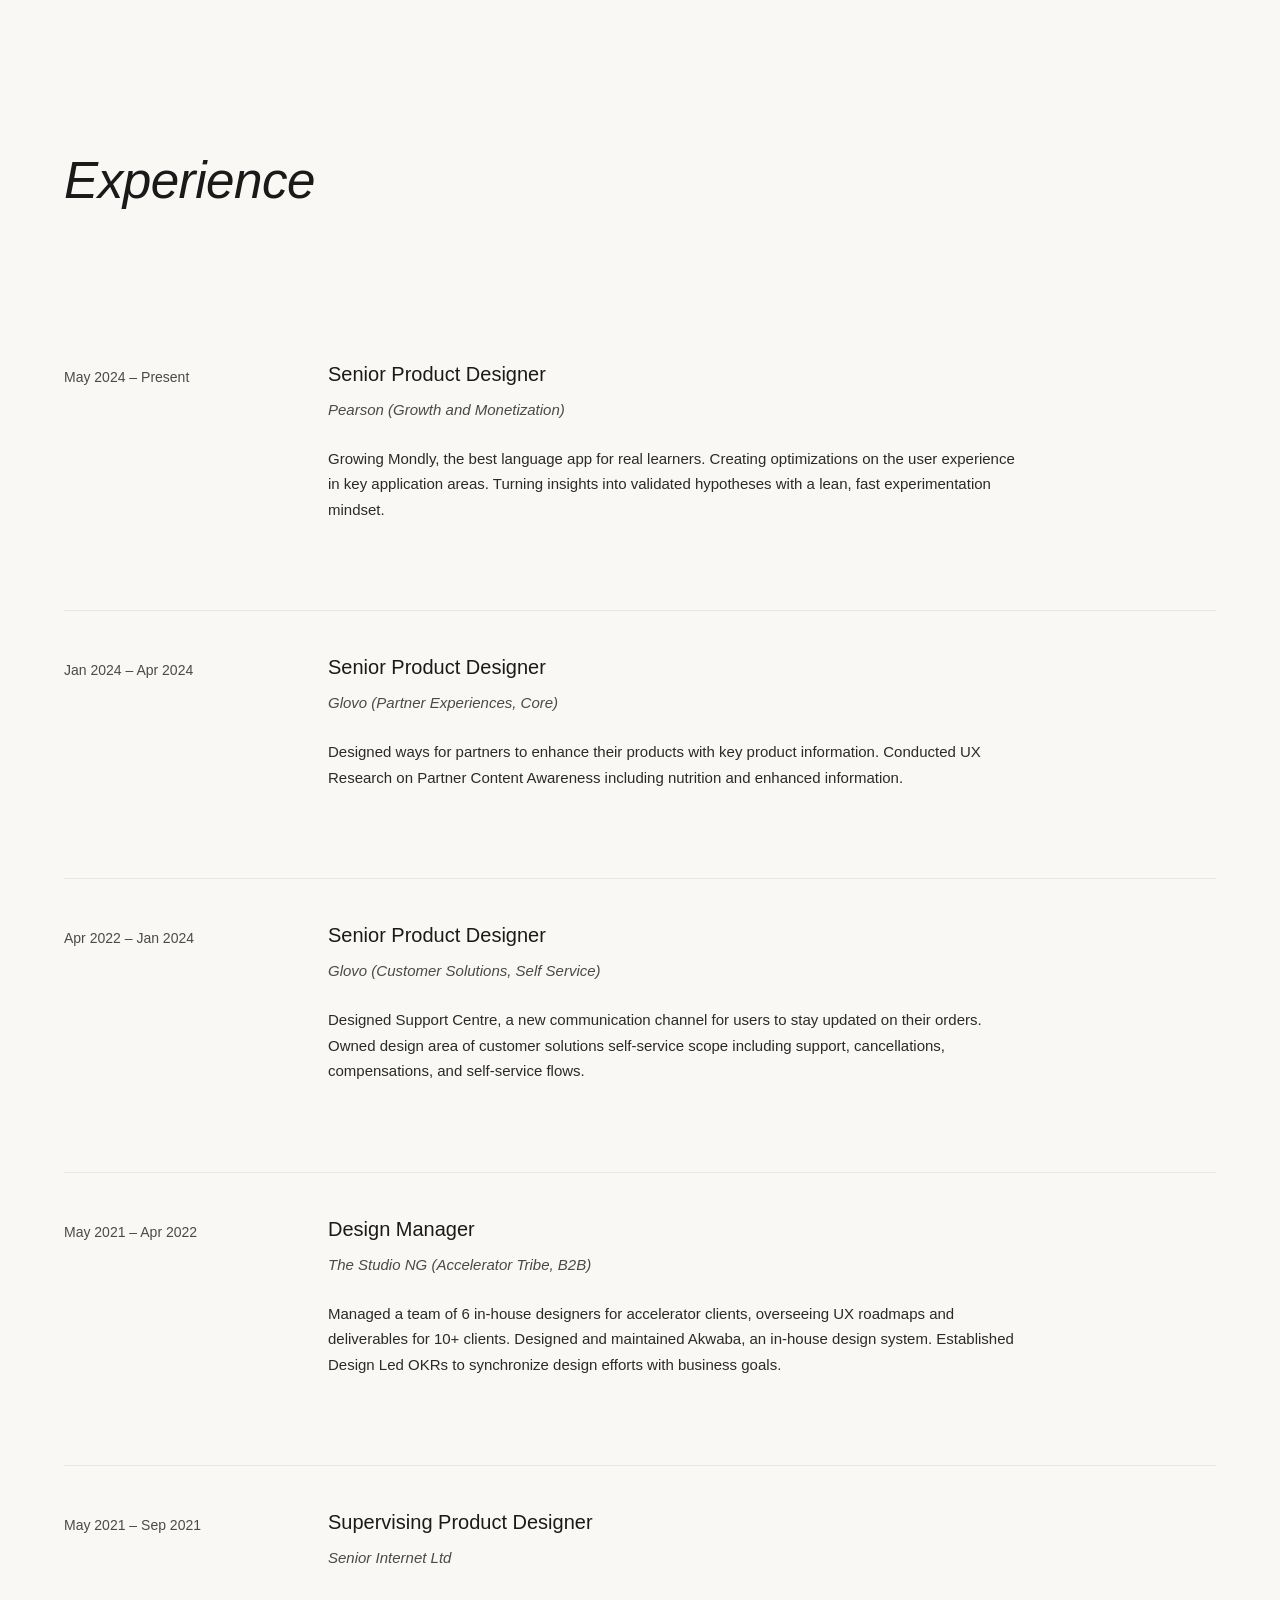
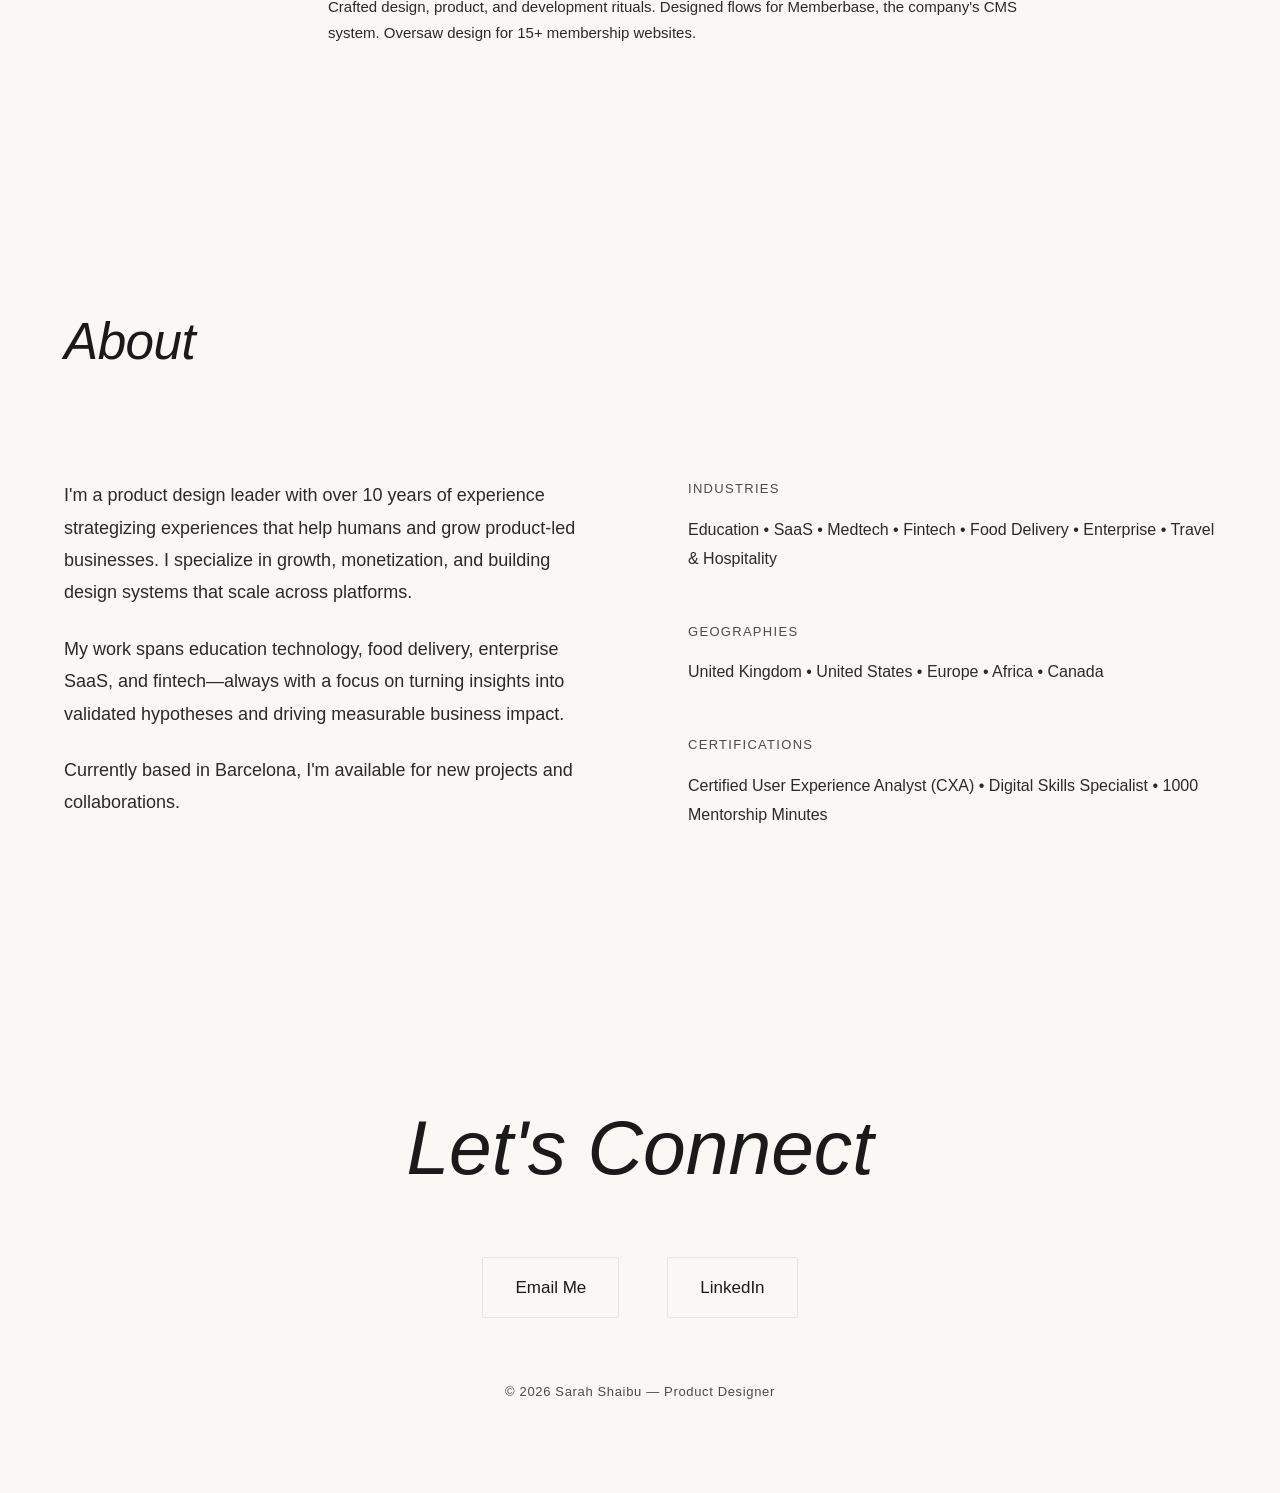
==== commit 814c1f3a: "Update index.html project images update" ====
--- a/index.html
+++ b/index.html
@@ -72,8 +72,8 @@
                             </div>
                         </div>
                     </div>
-                    <div class="work-visual">
-                        [Mondly Onboarding Experience]
+                   <div class="work-visual">
+                        <img src="images/pearson-mondly.jpg" alt="Mondly onboarding flow redesign showing user activation journey">
                     </div>
                 </article>
 
@@ -95,7 +95,7 @@
                         </div>
                     </div>
                     <div class="work-visual">
-                        [Admin Operations Platform]
+                        <img src="images/delivery-hero.jpg" alt="Admin operations platform interface for marketplace management">
                     </div>
                 </article>
 
@@ -120,7 +120,7 @@
                         </div>
                     </div>
                     <div class="work-visual">
-                        [Customer Support Flow]
+                        <img src="images/glovo-support.jpg" alt="Customer support flow showing order tracking and issue resolution">
                     </div>
                 </article>
             </div>
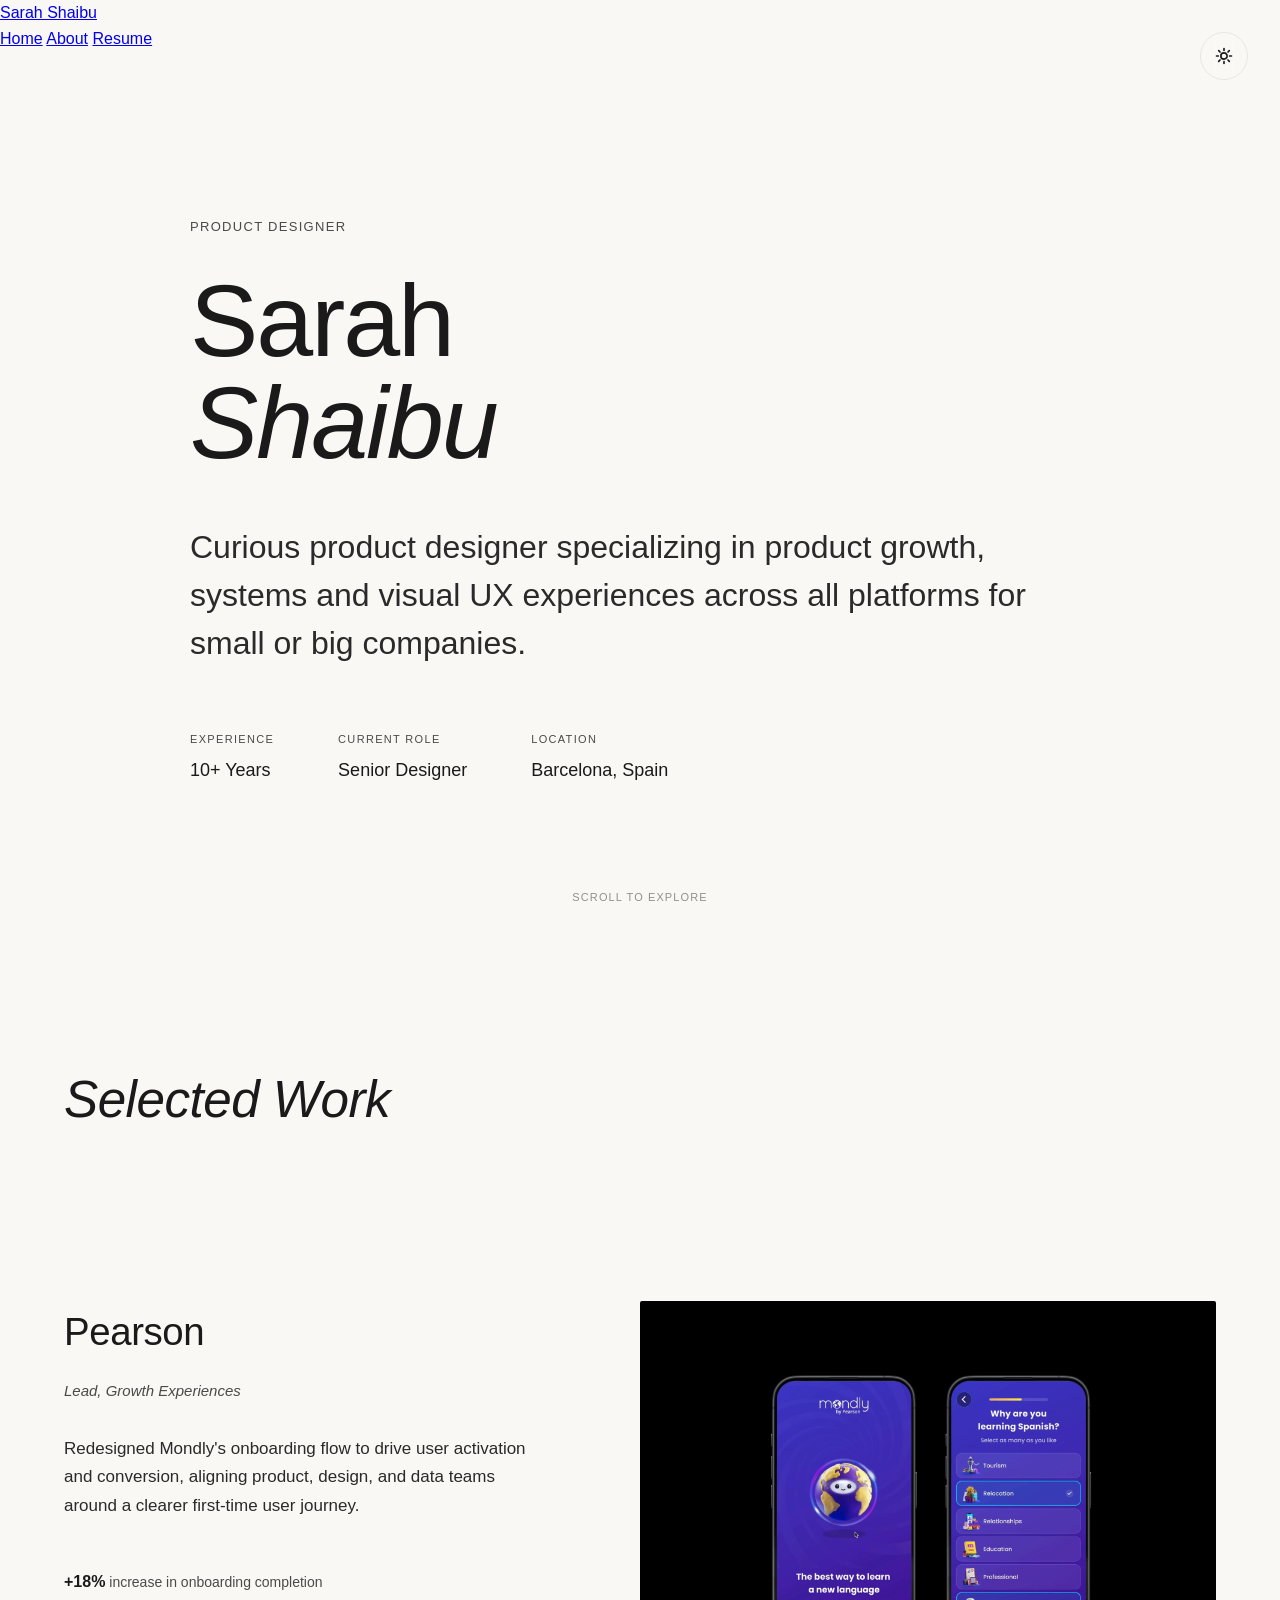
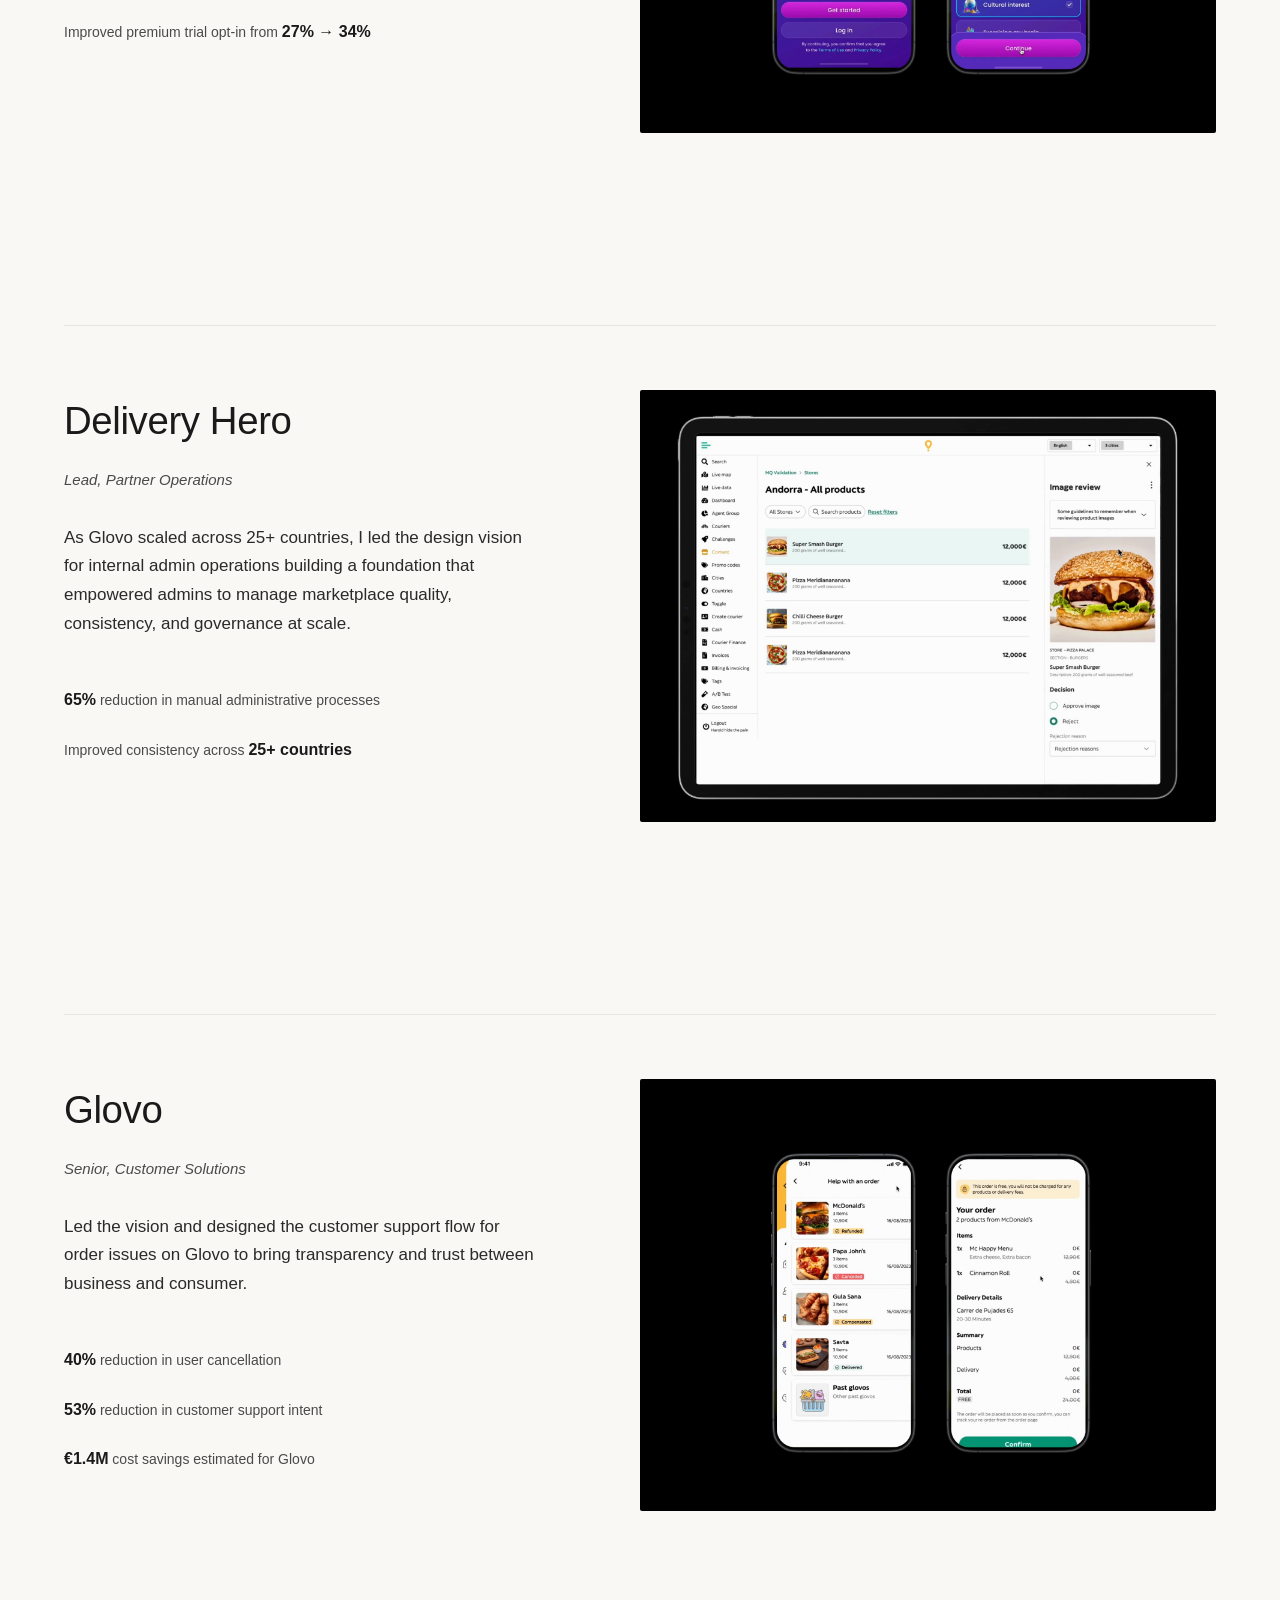
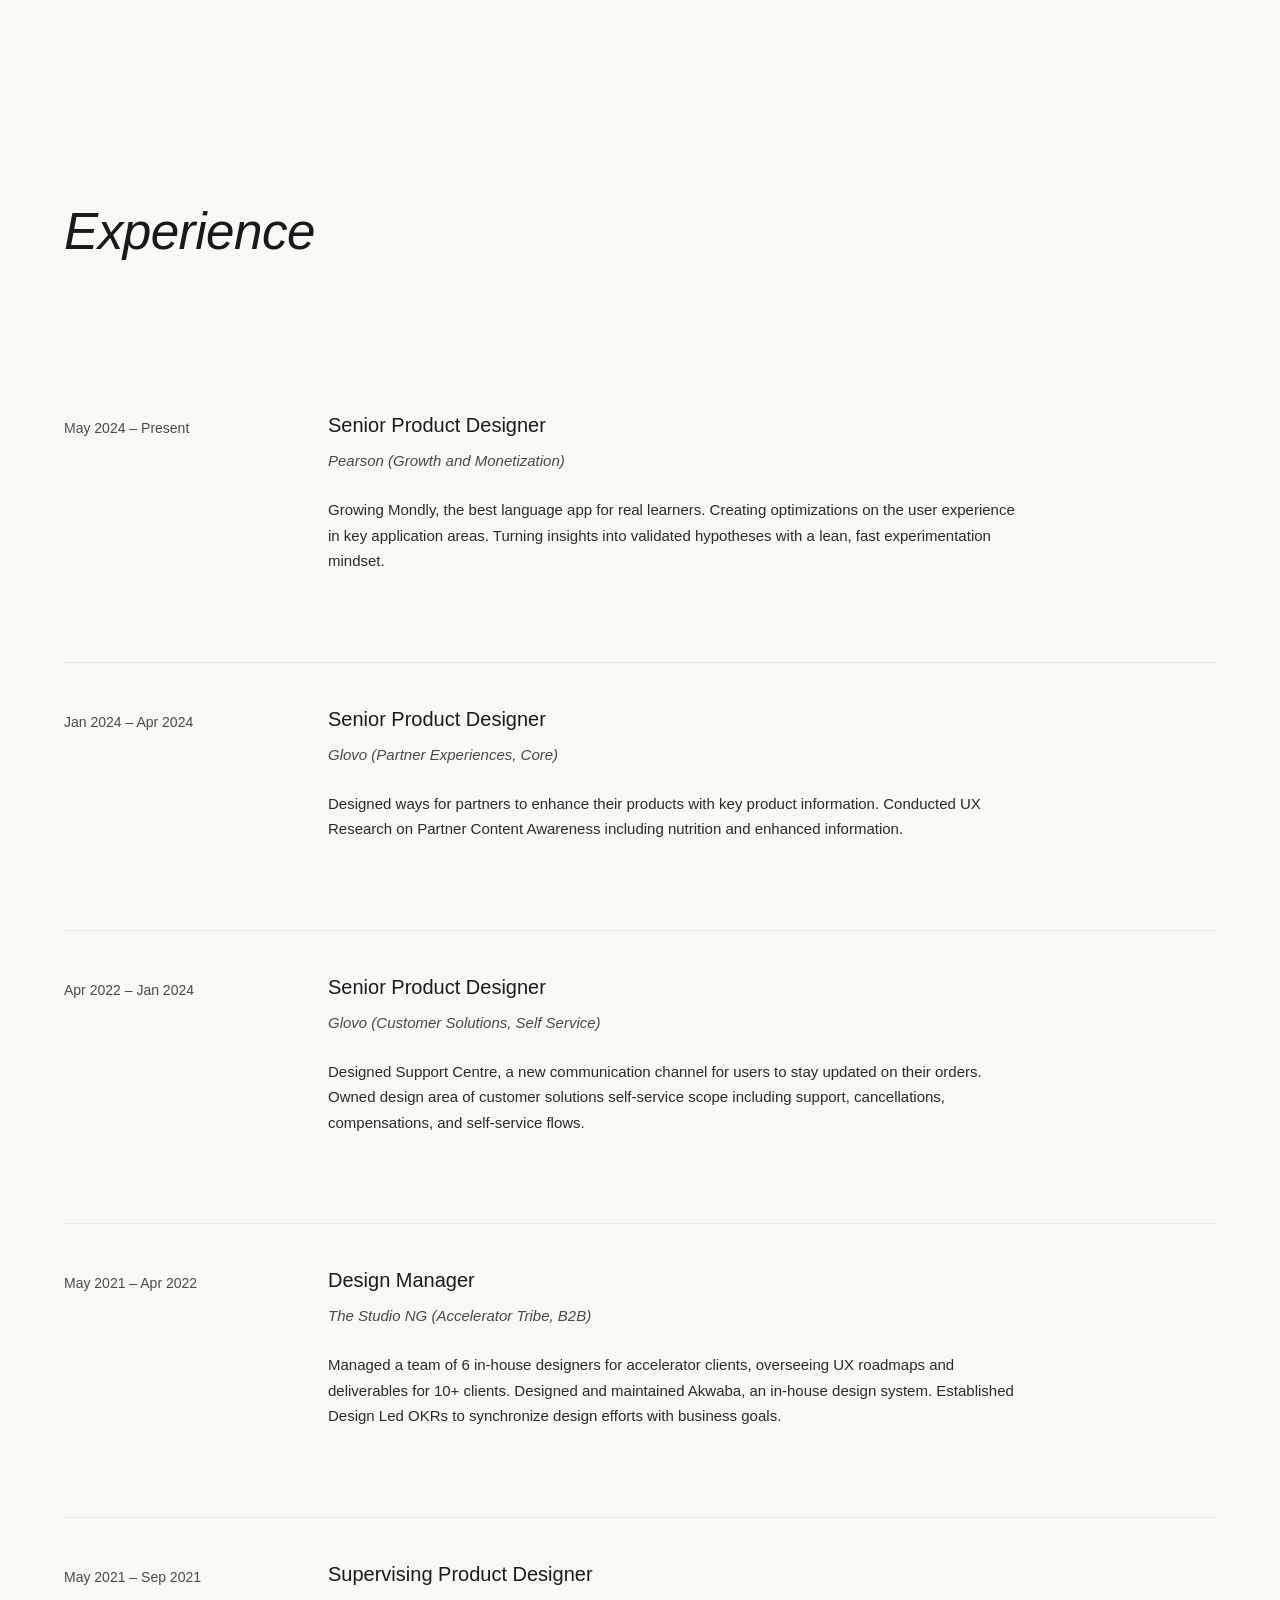
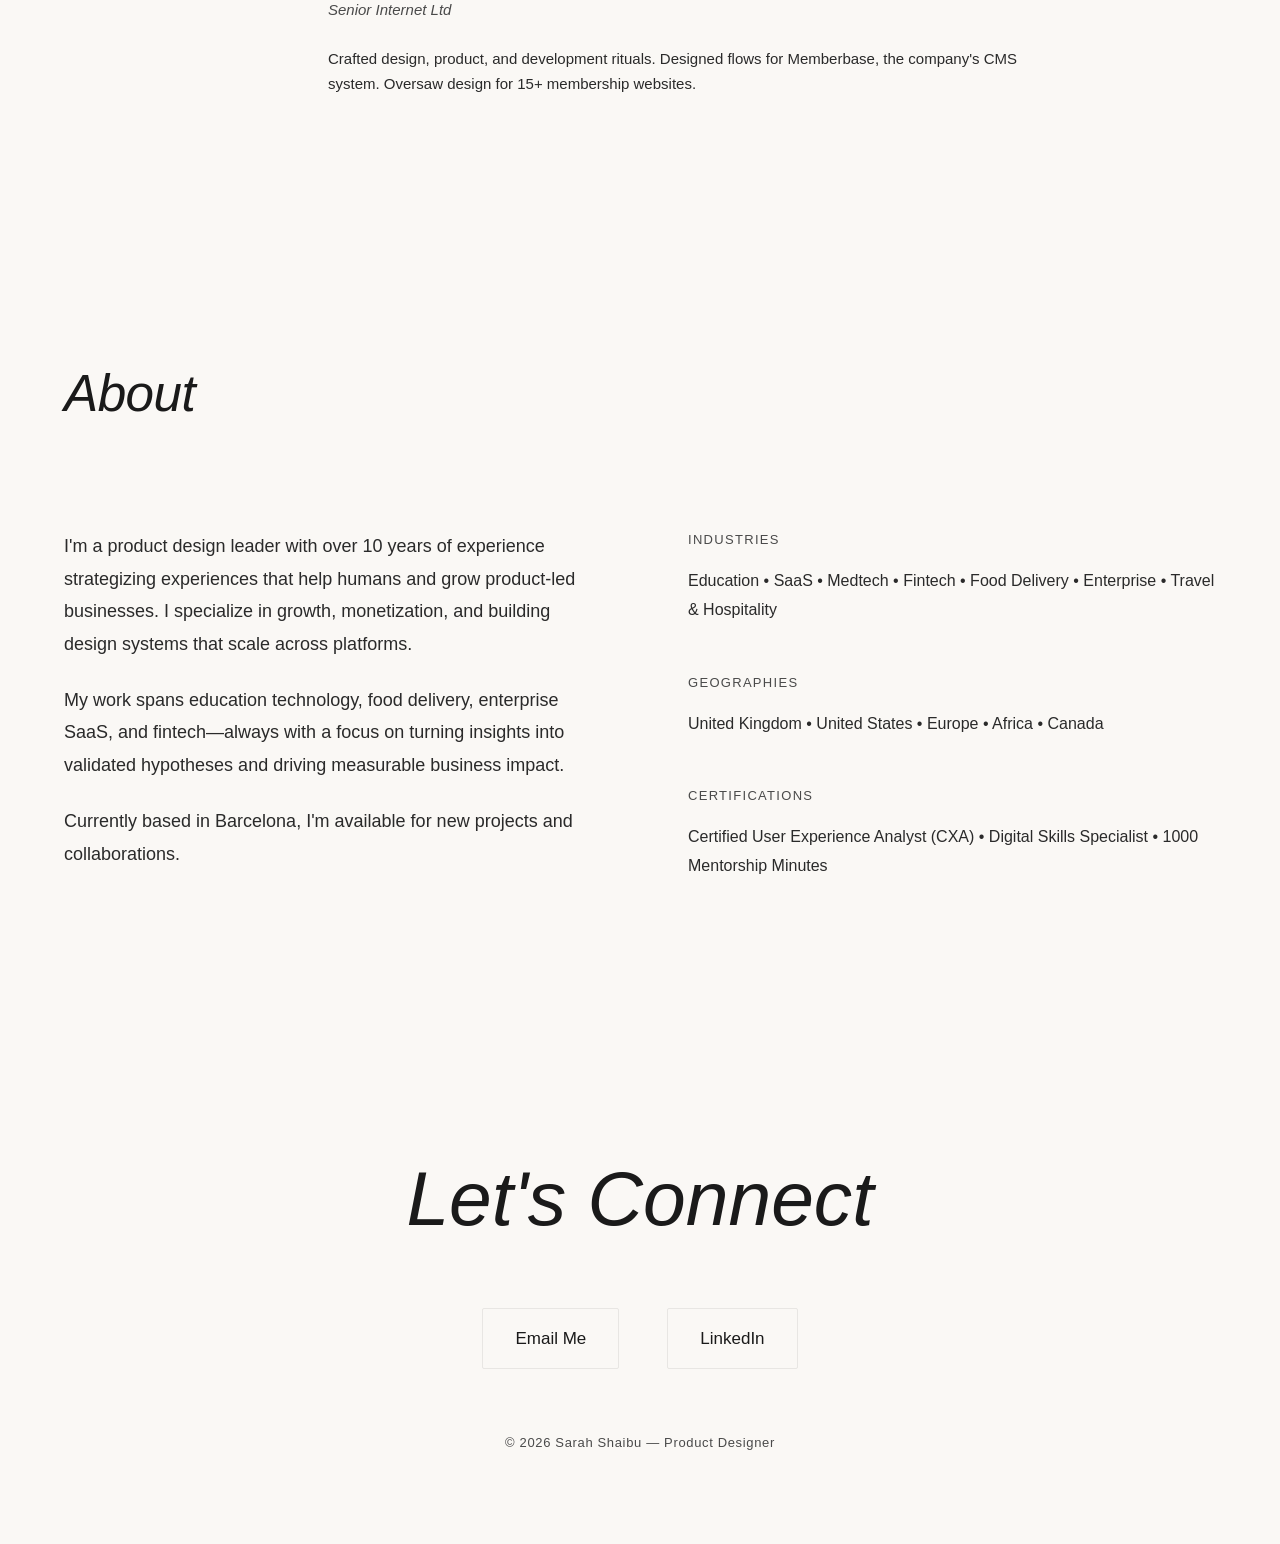
==== commit e962ed3f: "Update index.html multiple changes to structure" ====
--- a/index.html
+++ b/index.html
@@ -12,7 +12,19 @@
     </script>
 </head>
 <body>
-    <!-- Hero Section -->
+    <!-- Navigation Bar -->
+    <nav class="navbar">
+        <div class="navbar-container">
+            <a href="index.html" class="navbar-logo">Sarah Shaibu</a>
+            <div class="navbar-links">
+                <a href="index.html" class="navbar-link active">Home</a>
+                <a href="about.html" class="navbar-link">About</a>
+                <a href="https://www.linkedin.com/in/sarahshaibu/" target="_blank" class="navbar-link">Resume</a>
+            </div>
+        </div>
+    </nav>
+
+    <!-- Theme Toggle -->
     <button class="theme-toggle" aria-label="Toggle dark mode">
         <svg class="sun-icon" xmlns="http://www.w3.org/2000/svg" fill="none" viewBox="0 0 24 24" stroke-width="2" stroke="currentColor">
             <path stroke-linecap="round" stroke-linejoin="round" d="M12 3v2.25m6.364.386l-1.591 1.591M21 12h-2.25m-.386 6.364l-1.591-1.591M12 18.75V21m-4.773-4.227l-1.591 1.591M5.25 12H3m4.227-4.773L5.636 5.636M15.75 12a3.75 3.75 0 11-7.5 0 3.75 3.75 0 017.5 0z" />
@@ -21,7 +33,8 @@
             <path stroke-linecap="round" stroke-linejoin="round" d="M21.752 15.002A9.718 9.718 0 0118 15.75c-5.385 0-9.75-4.365-9.75-9.75 0-1.33.266-2.597.748-3.752A9.753 9.753 0 003 11.25C3 16.635 7.365 21 12.75 21a9.753 9.753 0 009.002-5.998z" />
         </svg>
     </button>
-    
+
+    <!-- Hero Section -->
     <section class="hero">
         <div class="container">
             <div class="hero-label">Product Designer</div>
@@ -72,7 +85,7 @@
                             </div>
                         </div>
                     </div>
-                   <div class="work-visual">
+                    <div class="work-visual">
                         <img src="images/pearson-mondly.jpg" alt="Mondly onboarding flow redesign showing user activation journey">
                     </div>
                 </article>
--- a/styles.css
+++ b/styles.css
@@ -206,6 +206,13 @@
     color: var(--accent);
     letter-spacing: 0.05em;
     transition: all 0.4s cubic-bezier(0.4, 0, 0.2, 1);
+}
+
+.work-visual img {
+    width: 100%;
+    height: 100%;
+    object-fit: cover;
+    object-position: center;
 }
 
 [data-theme="dark"] .work-visual {
@@ -437,4 +444,4 @@
 
 [data-theme="light"] .theme-toggle .moon-icon {
     display: none;
-}+}
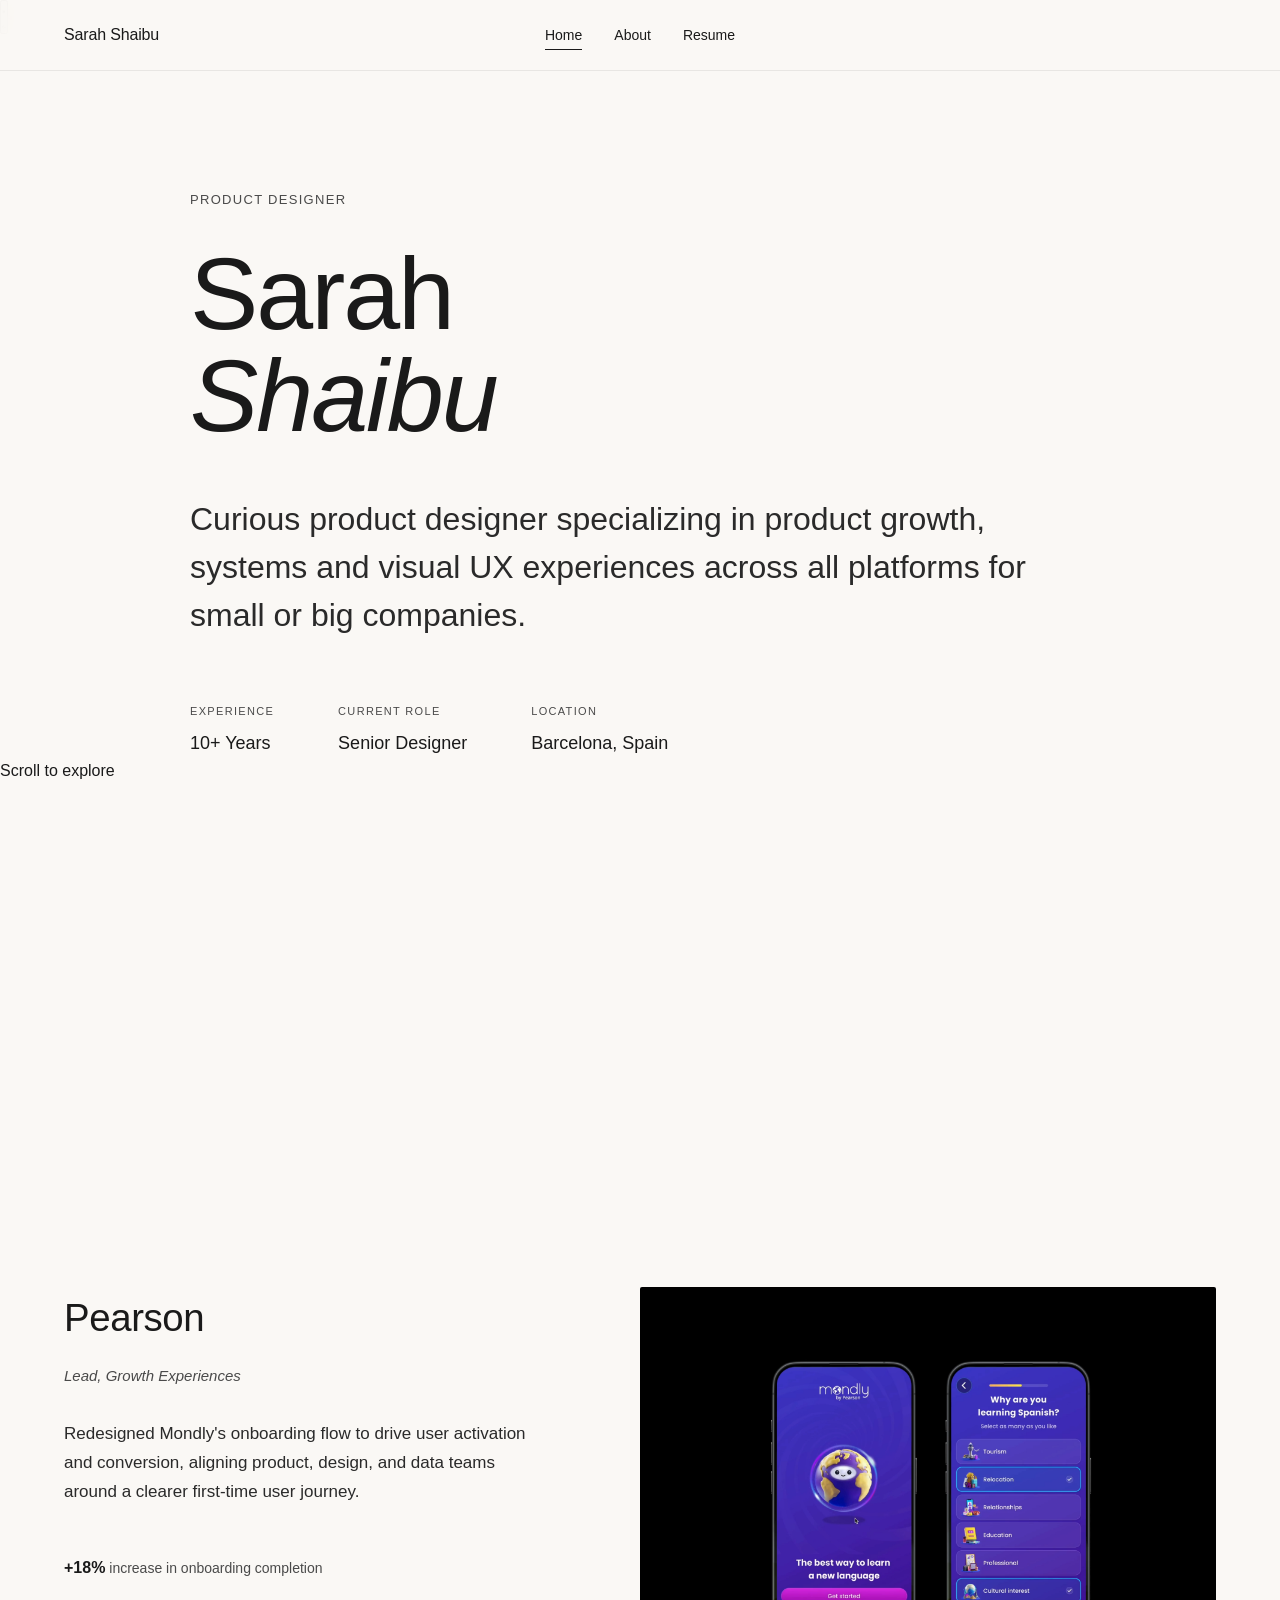
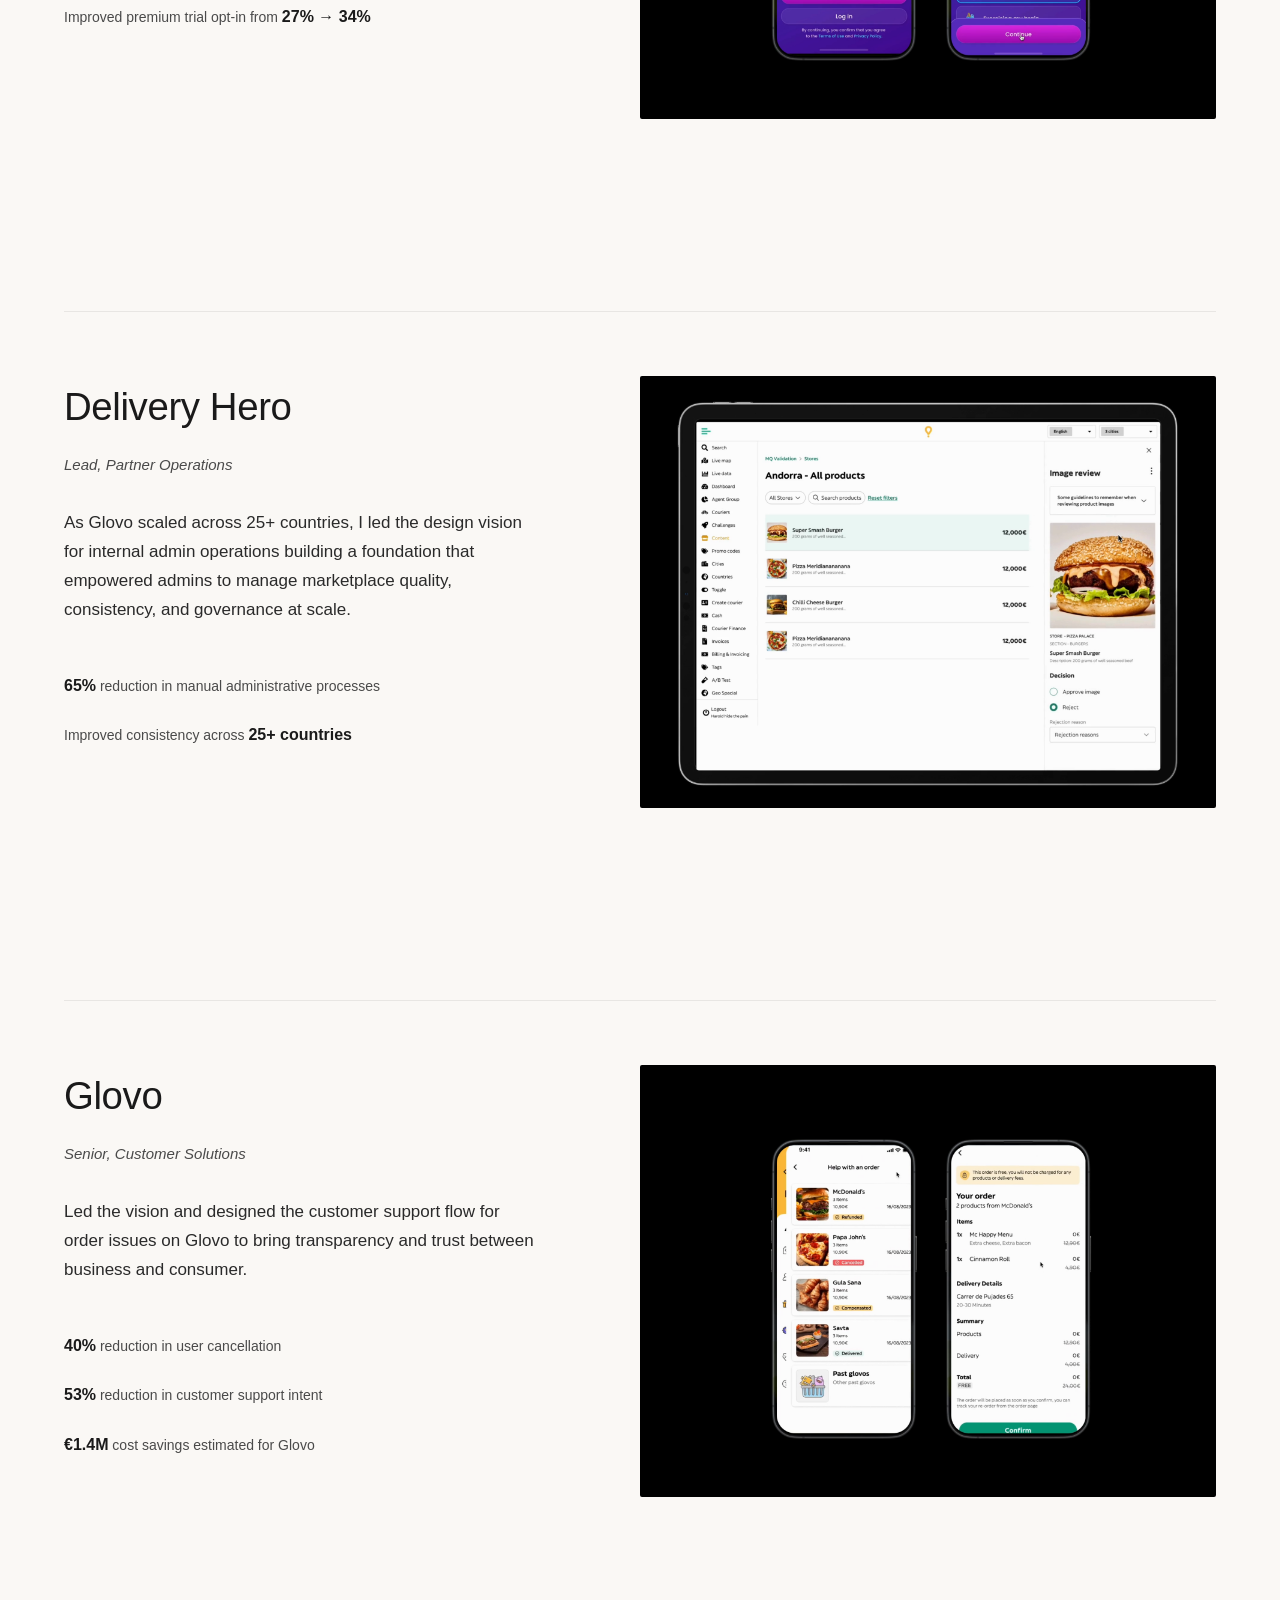
==== commit 27f56faa: "Update index.html" ====
--- a/index.html
+++ b/index.html
@@ -6,7 +6,6 @@
     <title>Sarah Shaibu — Product Designer</title>
     <link rel="stylesheet" href="styles.css">
     <script>
-        // Set initial theme before page loads (prevents flash)
         const savedTheme = localStorage.getItem('theme') || 'light';
         document.documentElement.setAttribute('data-theme', savedTheme);
     </script>
@@ -86,7 +85,7 @@
                         </div>
                     </div>
                     <div class="work-visual">
-                        <img src="images/pearson-mondly.jpg" alt="Mondly onboarding flow redesign showing user activation journey">
+                        <img src="images/pearson-mondly.jpg" alt="Mondly onboarding flow redesign">
                     </div>
                 </article>
 
@@ -108,7 +107,7 @@
                         </div>
                     </div>
                     <div class="work-visual">
-                        <img src="images/delivery-hero.jpg" alt="Admin operations platform interface for marketplace management">
+                        <img src="images/delivery-hero.jpg" alt="Admin operations platform">
                     </div>
                 </article>
 
@@ -133,162 +132,9 @@
                         </div>
                     </div>
                     <div class="work-visual">
-                        <img src="images/glovo-support.jpg" alt="Customer support flow showing order tracking and issue resolution">
+                        <img src="images/glovo-support.jpg" alt="Customer support flow">
                     </div>
                 </article>
             </div>
         </div>
-    </section>
-
-    <!-- Experience -->
-    <section class="section">
-        <div class="container">
-            <h2 class="section-title">Experience</h2>
-            <div class="experience-list">
-                <div class="exp-item">
-                    <div class="exp-period">May 2024 – Present</div>
-                    <div class="exp-content">
-                        <h4>Senior Product Designer</h4>
-                        <div class="exp-company">Pearson (Growth and Monetization)</div>
-                        <p class="exp-description">
-                            Growing Mondly, the best language app for real learners. Creating optimizations on the user experience in key application areas. Turning insights into validated hypotheses with a lean, fast experimentation mindset.
-                        </p>
-                    </div>
-                </div>
-
-                <div class="exp-item">
-                    <div class="exp-period">Jan 2024 – Apr 2024</div>
-                    <div class="exp-content">
-                        <h4>Senior Product Designer</h4>
-                        <div class="exp-company">Glovo (Partner Experiences, Core)</div>
-                        <p class="exp-description">
-                            Designed ways for partners to enhance their products with key product information. Conducted UX Research on Partner Content Awareness including nutrition and enhanced information.
-                        </p>
-                    </div>
-                </div>
-
-                <div class="exp-item">
-                    <div class="exp-period">Apr 2022 – Jan 2024</div>
-                    <div class="exp-content">
-                        <h4>Senior Product Designer</h4>
-                        <div class="exp-company">Glovo (Customer Solutions, Self Service)</div>
-                        <p class="exp-description">
-                            Designed Support Centre, a new communication channel for users to stay updated on their orders. Owned design area of customer solutions self-service scope including support, cancellations, compensations, and self-service flows.
-                        </p>
-                    </div>
-                </div>
-
-                <div class="exp-item">
-                    <div class="exp-period">May 2021 – Apr 2022</div>
-                    <div class="exp-content">
-                        <h4>Design Manager</h4>
-                        <div class="exp-company">The Studio NG (Accelerator Tribe, B2B)</div>
-                        <p class="exp-description">
-                            Managed a team of 6 in-house designers for accelerator clients, overseeing UX roadmaps and deliverables for 10+ clients. Designed and maintained Akwaba, an in-house design system. Established Design Led OKRs to synchronize design efforts with business goals.
-                        </p>
-                    </div>
-                </div>
-
-                <div class="exp-item">
-                    <div class="exp-period">May 2021 – Sep 2021</div>
-                    <div class="exp-content">
-                        <h4>Supervising Product Designer</h4>
-                        <div class="exp-company">Senior Internet Ltd</div>
-                        <p class="exp-description">
-                            Crafted design, product, and development rituals. Designed flows for Memberbase, the company's CMS system. Oversaw design for 15+ membership websites.
-                        </p>
-                    </div>
-                </div>
-            </div>
-        </div>
-    </section>
-
-    <!-- About -->
-    <section class="section">
-        <div class="container">
-            <h2 class="section-title">About</h2>
-            <div class="about-grid">
-                <div class="about-content">
-                    <p>
-                        I'm a product design leader with over 10 years of experience strategizing experiences that help humans and grow product-led businesses. I specialize in growth, monetization, and building design systems that scale across platforms.
-                    </p>
-                    <p>
-                        My work spans education technology, food delivery, enterprise SaaS, and fintech—always with a focus on turning insights into validated hypotheses and driving measurable business impact.
-                    </p>
-                    <p>
-                        Currently based in Barcelona, I'm available for new projects and collaborations.
-                    </p>
-                </div>
-                <div class="skills-list">
-                    <div class="skill-category">
-                        <h4>Industries</h4>
-                        <div class="skill-items">
-                            Education • SaaS • Medtech • Fintech • Food Delivery • Enterprise • Travel & Hospitality
-                        </div>
-                    </div>
-                    <div class="skill-category">
-                        <h4>Geographies</h4>
-                        <div class="skill-items">
-                            United Kingdom • United States • Europe • Africa • Canada
-                        </div>
-                    </div>
-                    <div class="skill-category">
-                        <h4>Certifications</h4>
-                        <div class="skill-items">
-                            Certified User Experience Analyst (CXA) • Digital Skills Specialist • 1000 Mentorship Minutes
-                        </div>
-                    </div>
-                </div>
-            </div>
-        </div>
-    </section>
-
-    <!-- Contact -->
-    <section class="contact-section">
-        <div class="container">
-            <h2 class="contact-title">Let's Connect</h2>
-            <div class="contact-links">
-                <a href="mailto:snefisat@gmail.com" class="contact-link">Email Me</a>
-                <a href="https://www.linkedin.com/in/sarahshaibu/" target="_blank" class="contact-link">LinkedIn</a>
-            </div>
-            <p class="footer-note">© 2026 Sarah Shaibu — Product Designer</p>
-        </div>
-    </section>
-
-    <script>
-        // Wait for DOM to be fully loaded
-        document.addEventListener('DOMContentLoaded', function() {
-            // Theme toggle functionality
-            const themeToggle = document.querySelector('.theme-toggle');
-            const htmlElement = document.documentElement;
-            
-            themeToggle.addEventListener('click', function() {
-                const currentTheme = htmlElement.getAttribute('data-theme');
-                const newTheme = currentTheme === 'light' ? 'dark' : 'light';
-                
-                htmlElement.setAttribute('data-theme', newTheme);
-                localStorage.setItem('theme', newTheme);
-            });
-
-            // Intersection Observer for section title fade-ins
-            const observerOptions = {
-                threshold: 0.2,
-                rootMargin: '0px 0px -100px 0px'
-            };
-
-            const observer = new IntersectionObserver(function(entries) {
-                entries.forEach(entry => {
-                    if (entry.isIntersecting) {
-                        entry.target.classList.add('visible');
-                    }
-                });
-            }, observerOptions);
-
-            // Observe all section titles
-            document.querySelectorAll('.section-title').forEach(title => {
-                observer.observe(title);
-            });
-        });
-    </script>
-</body>
-</html>
+    </sect
--- a/styles.css
+++ b/styles.css
@@ -33,6 +33,69 @@
     max-width: 1400px;
     margin: 0 auto;
     padding: 0 5vw;
+}
+
+/* Navigation Bar */
+.navbar {
+    position: fixed;
+    top: 0;
+    left: 0;
+    right: 0;
+    z-index: 998;
+    border-bottom: 1px solid var(--border);
+    backdrop-filter: blur(10px);
+    background: rgba(250, 248, 245, 0.95);
+}
+
+[data-theme="dark"] .navbar {
+    background: rgba(26, 26, 26, 0.95);
+}
+
+.navbar-container {
+    max-width: 1400px;
+    margin: 0 auto;
+    padding: 1.5rem 5vw;
+    display: flex;
+    justify-content: center;
+    align-items: center;
+}
+
+.navbar-logo {
+    position: absolute;
+    left: 5vw;
+    font-size: 16px;
+    font-weight: 500;
+    color: var(--charcoal);
+    text-decoration: none;
+    letter-spacing: -0.01em;
+}
+
+.navbar-links {
+    display: flex;
+    gap: 2rem;
+    align-items: center;
+}
+
+.navbar-link {
+    font-size: 14px;
+    color: var(--charcoal);
+    text-decoration: none;
+    transition: opacity 0.3s ease;
+    position: relative;
+}
+
+.navbar-link:hover {
+    opacity: 0.6;
+}
+
+.navbar-link.active::after {
+    content: '';
+    position: absolute;
+    bottom: -4px;
+    left: 0;
+    right: 0;
+    height: 1px;
+    background: var(--charcoal);
 }
 
 /* Hero Section */
@@ -227,221 +290,4 @@
 
 .exp-item {
     display: grid;
-    grid-template-columns: 200px 1fr;
-    gap: 4rem;
-    padding: 2.5rem 0;
-    border-top: 1px solid var(--border);
-}
-
-.exp-item:first-child {
-    border-top: none;
-}
-
-.exp-period {
-    font-size: 14px;
-    color: var(--accent);
-    padding-top: 0.5rem;
-}
-
-.exp-content h4 {
-    font-size: 20px;
-    font-weight: 500;
-    margin-bottom: 0.5rem;
-}
-
-.exp-company {
-    font-size: 15px;
-    color: var(--accent);
-    margin-bottom: 1.5rem;
-    font-style: italic;
-}
-
-.exp-description {
-    font-size: 15px;
-    line-height: 1.7;
-    color: var(--soft-black);
-    max-width: 700px;
-}
-
-/* About Section */
-.about-grid {
-    display: grid;
-    grid-template-columns: 1fr 1fr;
-    gap: 6rem;
-    align-items: start;
-}
-
-.about-content {
-    font-size: 18px;
-    line-height: 1.8;
-    color: var(--soft-black);
-}
-
-.about-content p {
-    margin-bottom: 1.5rem;
-}
-
-.skills-list {
-    display: grid;
-    gap: 3rem;
-}
-
-.skill-category h4 {
-    font-size: 13px;
-    letter-spacing: 0.1em;
-    text-transform: uppercase;
-    color: var(--accent);
-    margin-bottom: 1rem;
-    font-weight: 500;
-}
-
-.skill-items {
-    font-size: 16px;
-    line-height: 1.8;
-    color: var(--soft-black);
-}
-
-/* Contact Section */
-.contact-section {
-    padding: 15vh 0 10vh;
-    text-align: center;
-}
-
-.contact-title {
-    font-size: clamp(2.5rem, 6vw, 5rem);
-    font-weight: 300;
-    margin-bottom: 3rem;
-    font-style: italic;
-}
-
-.contact-links {
-    display: flex;
-    gap: 3rem;
-    justify-content: center;
-    flex-wrap: wrap;
-    margin-bottom: 4rem;
-}
-
-.contact-link {
-    font-size: 17px;
-    color: var(--charcoal);
-    text-decoration: none;
-    padding: 1rem 2rem;
-    border: 1px solid var(--border);
-    border-radius: 2px;
-    transition: all 0.3s cubic-bezier(0.4, 0, 0.2, 1);
-    position: relative;
-}
-
-.contact-link:hover {
-    background: var(--charcoal);
-    color: var(--cream);
-    border-color: var(--charcoal);
-    transform: translateY(-2px);
-}
-
-.footer-note {
-    font-size: 13px;
-    color: var(--accent);
-    letter-spacing: 0.05em;
-}
-
-/* Responsive */
-@media (max-width: 968px) {
-    .work-item {
-        grid-template-columns: 1fr;
-        gap: 3rem;
-    }
-
-    .exp-item {
-        grid-template-columns: 1fr;
-        gap: 1rem;
-    }
-
-    .about-grid {
-        grid-template-columns: 1fr;
-        gap: 4rem;
-    }
-
-    .hero-meta {
-        gap: 2rem;
-    }
-}
-
-/* Subtle animations */
-@media (prefers-reduced-motion: no-preference) {
-    .work-item,
-    .exp-item {
-        opacity: 0;
-        animation: fadeIn 0.8s ease forwards;
-    }
-
-    .work-item:nth-child(1) { animation-delay: 0.1s; }
-    .work-item:nth-child(2) { animation-delay: 0.2s; }
-    .work-item:nth-child(3) { animation-delay: 0.3s; }
-
-    @keyframes fadeIn {
-        to {
-            opacity: 1;
-        }
-    }
-}
-
-.scroll-indicator {
-    position: absolute;
-    bottom: 5vh;
-    left: 50%;
-    transform: translateX(-50%);
-    font-size: 11px;
-    letter-spacing: 0.1em;
-    text-transform: uppercase;
-    color: var(--accent);
-    opacity: 0.6;
-}
-
-/* Theme Toggle */
-.theme-toggle {
-    position: fixed;
-    top: 2rem;
-    right: 2rem;
-    z-index: 1000;
-    background: transparent;
-    border: 1px solid var(--border);
-    border-radius: 50%;
-    width: 48px;
-    height: 48px;
-    display: flex;
-    align-items: center;
-    justify-content: center;
-    cursor: pointer;
-    transition: all 0.3s cubic-bezier(0.4, 0, 0.2, 1);
-    backdrop-filter: blur(10px);
-}
-
-.theme-toggle:hover {
-    border-color: var(--accent);
-    transform: rotate(180deg);
-}
-
-.theme-toggle svg {
-    width: 20px;
-    height: 20px;
-    stroke: var(--charcoal);
-    transition: all 0.3s ease;
-}
-
-[data-theme="dark"] .theme-toggle .sun-icon {
-    display: none;
-}
-
-[data-theme="dark"] .theme-toggle .moon-icon {
-    display: block;
-}
-
-[data-theme="light"] .theme-toggle .sun-icon {
-    display: block;
-}
-
-[data-theme="light"] .theme-toggle .moon-icon {
-    display: none;
-}
+    grid-template-columns: 200
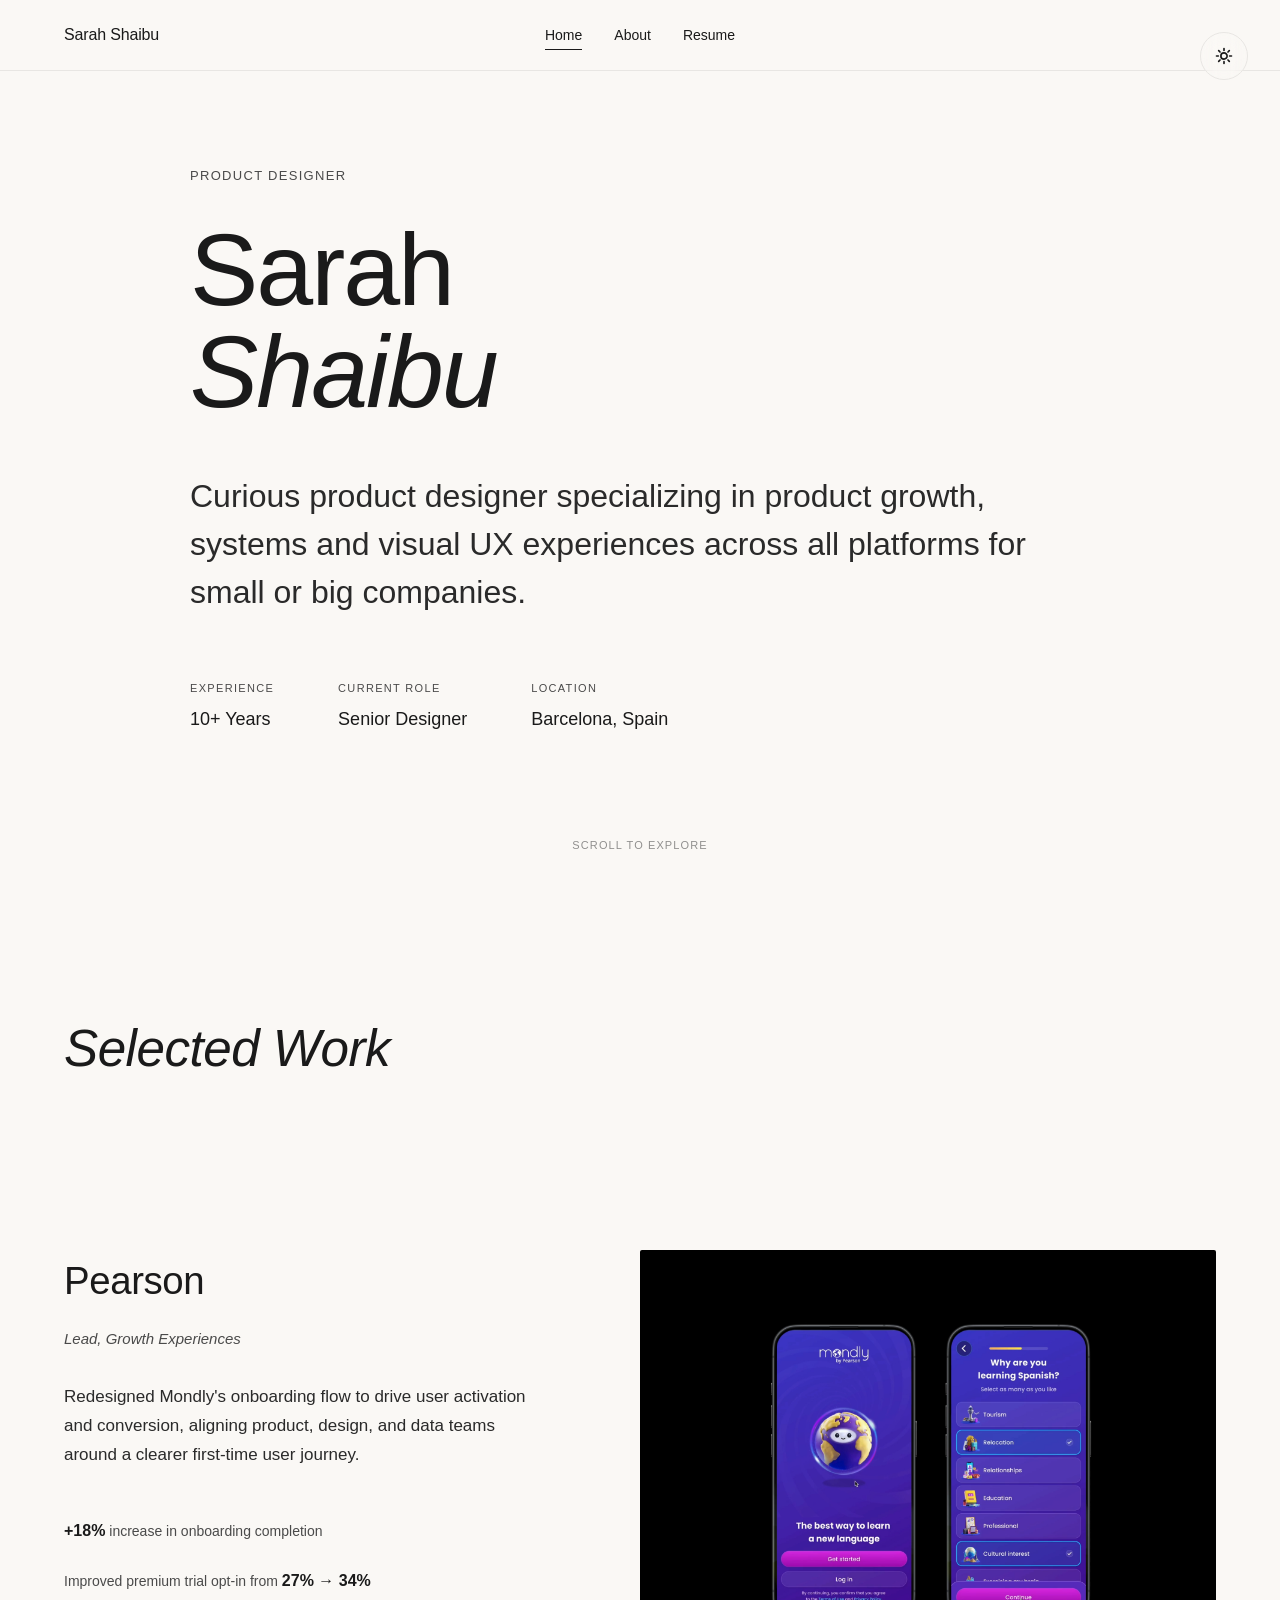
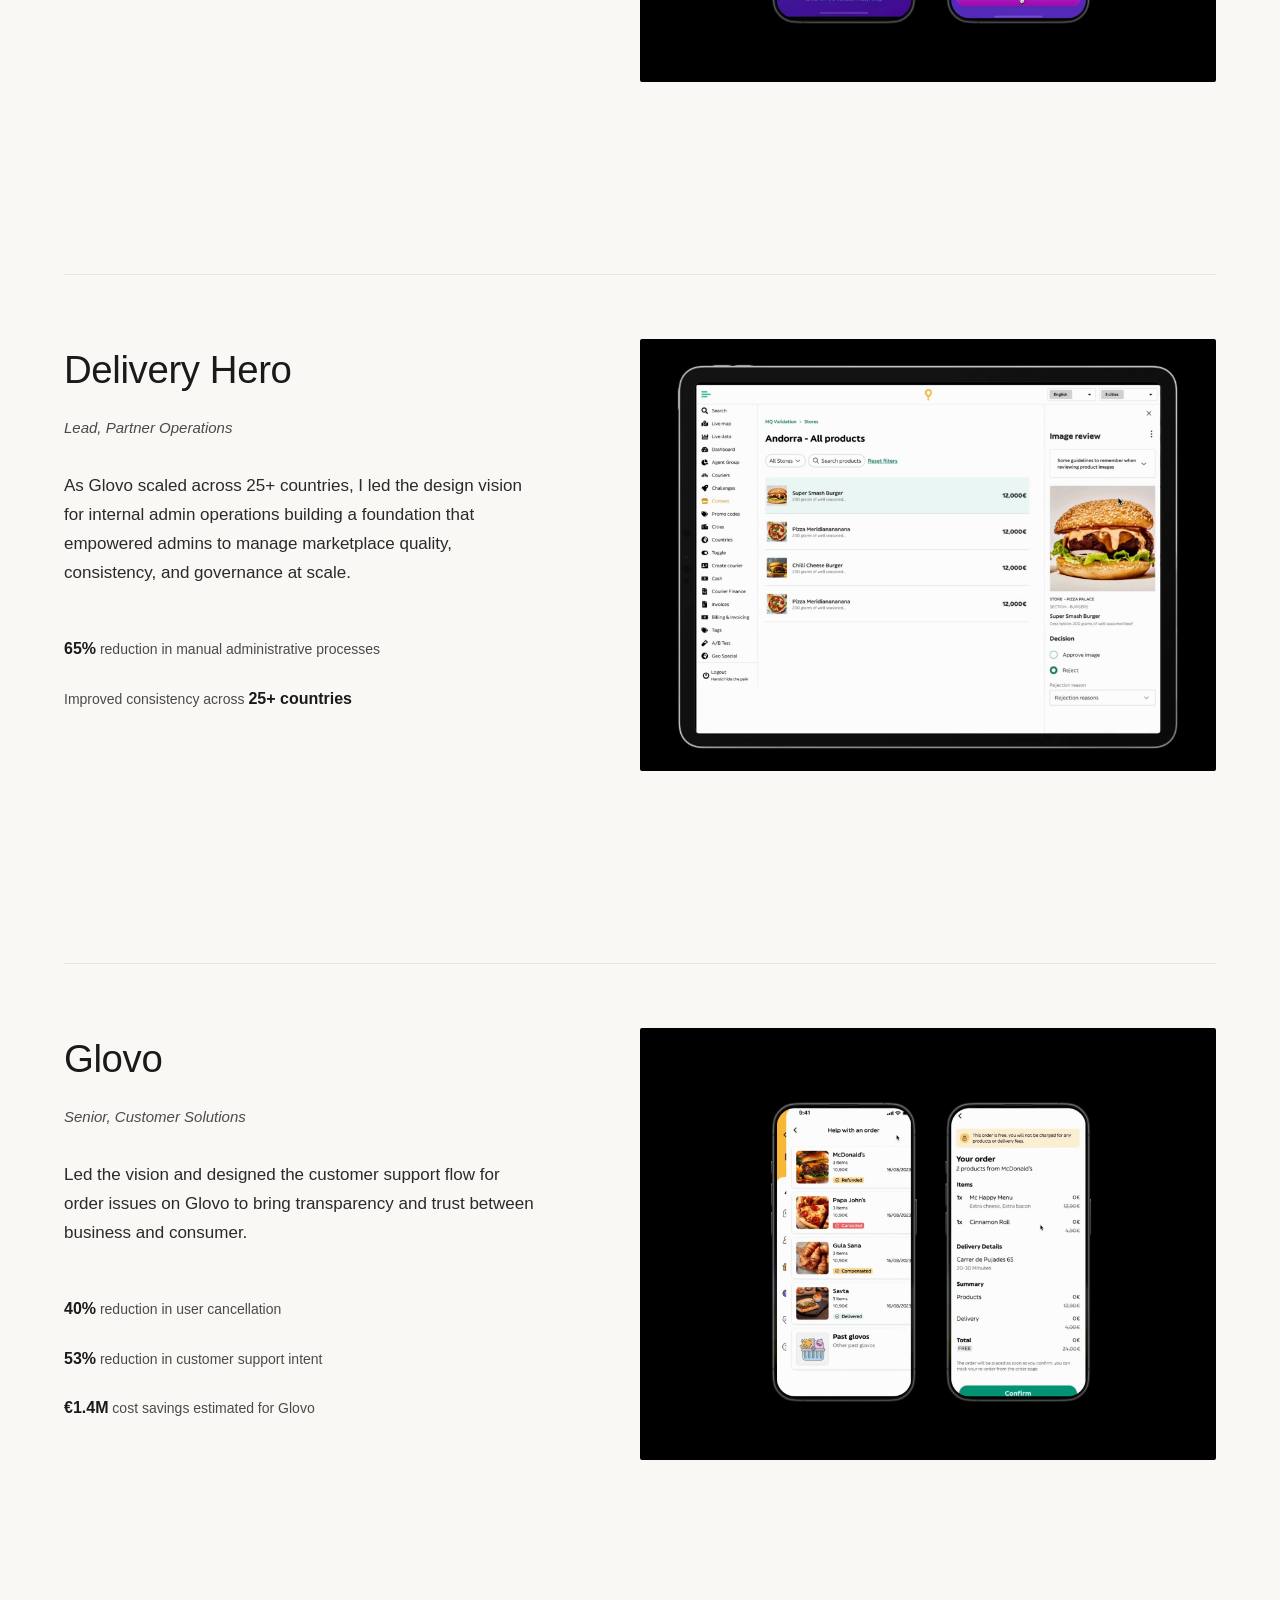
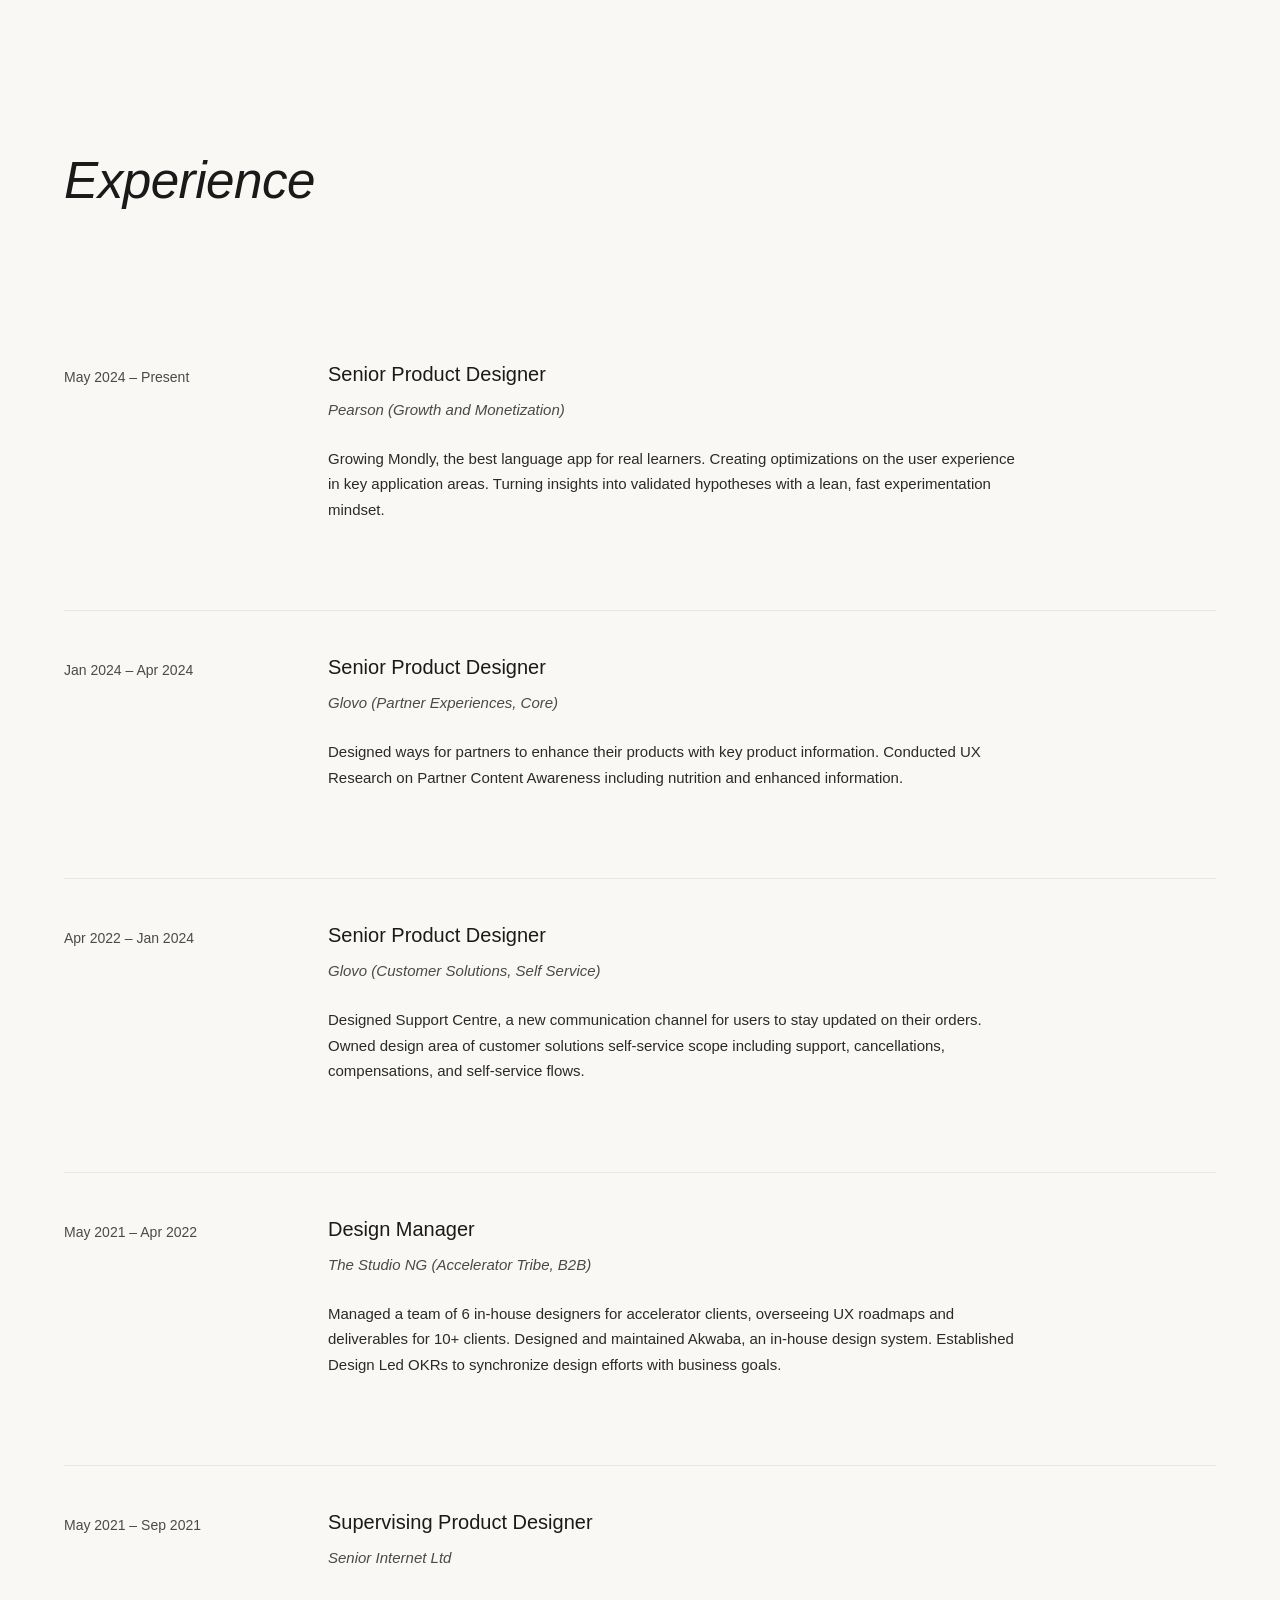
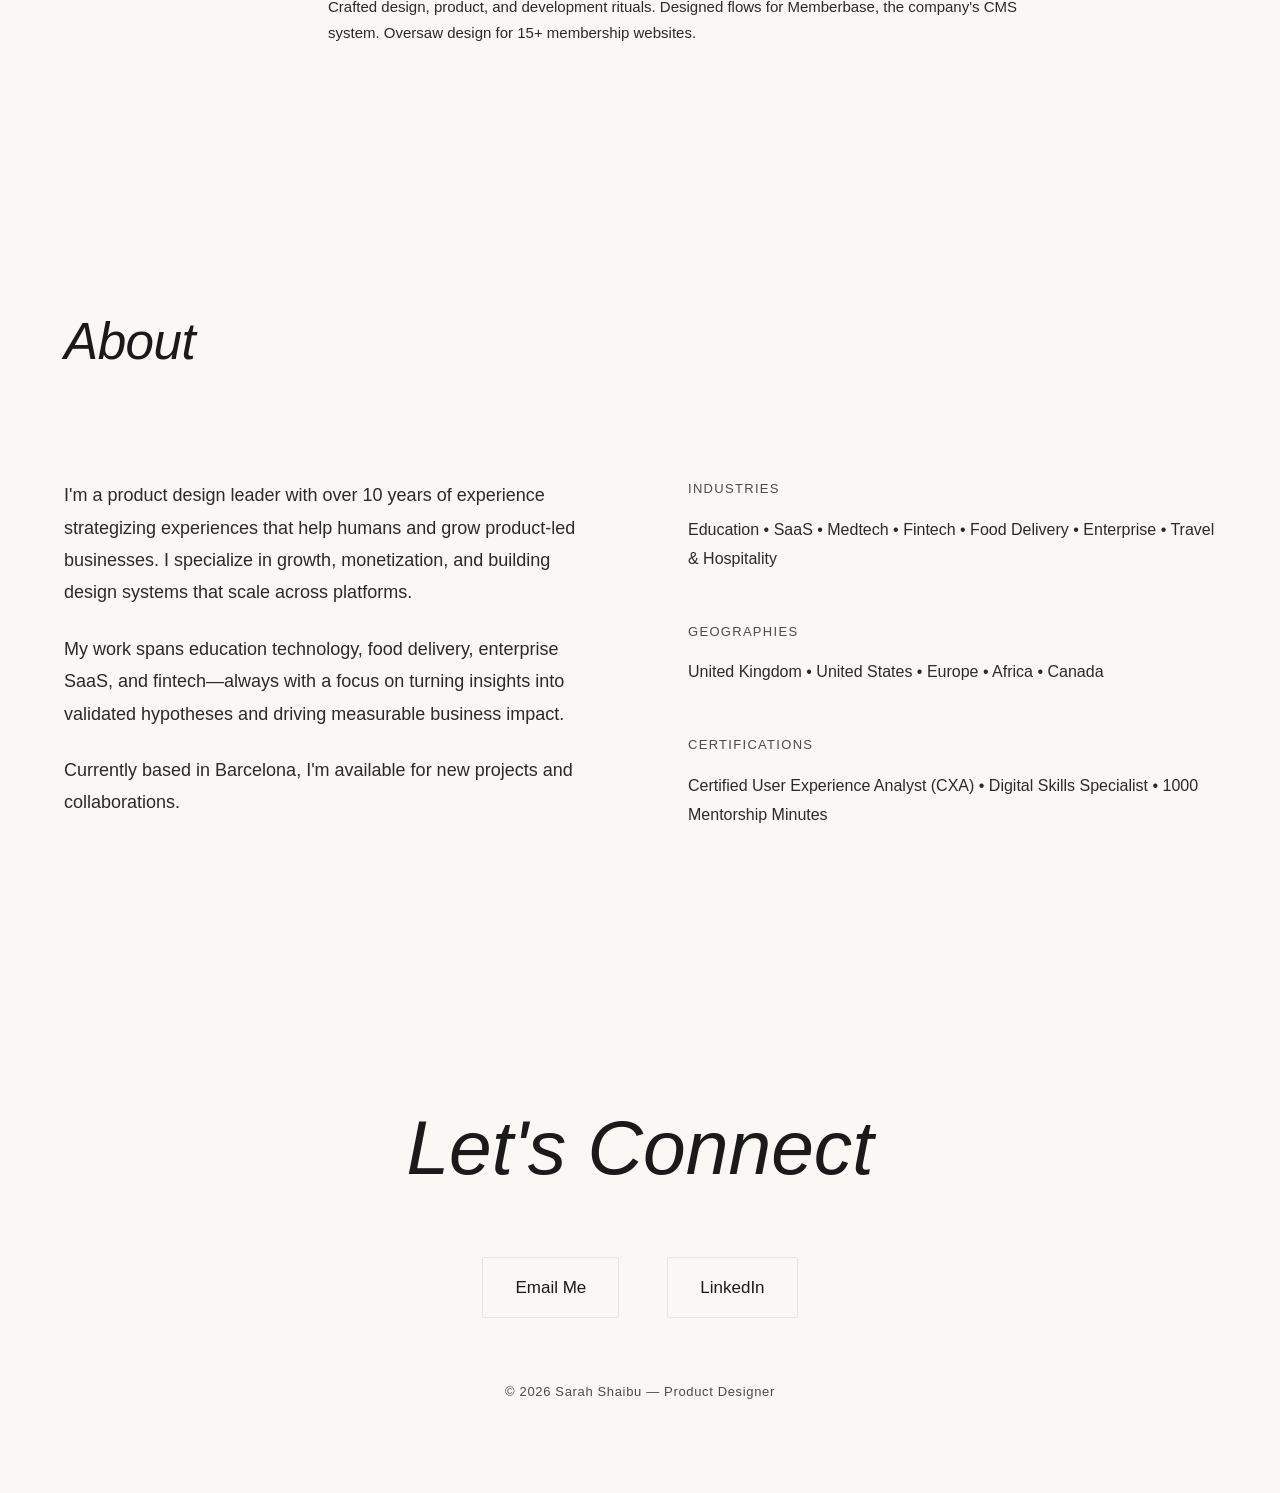
==== commit 5bf78ed7: "Update index.html" ====
--- a/index.html
+++ b/index.html
@@ -137,4 +137,153 @@
                 </article>
             </div>
         </div>
-    </sect
+    </section>
+
+    <!-- Experience -->
+    <section class="section">
+        <div class="container">
+            <h2 class="section-title">Experience</h2>
+            <div class="experience-list">
+                <div class="exp-item">
+                    <div class="exp-period">May 2024 – Present</div>
+                    <div class="exp-content">
+                        <h4>Senior Product Designer</h4>
+                        <div class="exp-company">Pearson (Growth and Monetization)</div>
+                        <p class="exp-description">
+                            Growing Mondly, the best language app for real learners. Creating optimizations on the user experience in key application areas. Turning insights into validated hypotheses with a lean, fast experimentation mindset.
+                        </p>
+                    </div>
+                </div>
+
+                <div class="exp-item">
+                    <div class="exp-period">Jan 2024 – Apr 2024</div>
+                    <div class="exp-content">
+                        <h4>Senior Product Designer</h4>
+                        <div class="exp-company">Glovo (Partner Experiences, Core)</div>
+                        <p class="exp-description">
+                            Designed ways for partners to enhance their products with key product information. Conducted UX Research on Partner Content Awareness including nutrition and enhanced information.
+                        </p>
+                    </div>
+                </div>
+
+                <div class="exp-item">
+                    <div class="exp-period">Apr 2022 – Jan 2024</div>
+                    <div class="exp-content">
+                        <h4>Senior Product Designer</h4>
+                        <div class="exp-company">Glovo (Customer Solutions, Self Service)</div>
+                        <p class="exp-description">
+                            Designed Support Centre, a new communication channel for users to stay updated on their orders. Owned design area of customer solutions self-service scope including support, cancellations, compensations, and self-service flows.
+                        </p>
+                    </div>
+                </div>
+
+                <div class="exp-item">
+                    <div class="exp-period">May 2021 – Apr 2022</div>
+                    <div class="exp-content">
+                        <h4>Design Manager</h4>
+                        <div class="exp-company">The Studio NG (Accelerator Tribe, B2B)</div>
+                        <p class="exp-description">
+                            Managed a team of 6 in-house designers for accelerator clients, overseeing UX roadmaps and deliverables for 10+ clients. Designed and maintained Akwaba, an in-house design system. Established Design Led OKRs to synchronize design efforts with business goals.
+                        </p>
+                    </div>
+                </div>
+
+                <div class="exp-item">
+                    <div class="exp-period">May 2021 – Sep 2021</div>
+                    <div class="exp-content">
+                        <h4>Supervising Product Designer</h4>
+                        <div class="exp-company">Senior Internet Ltd</div>
+                        <p class="exp-description">
+                            Crafted design, product, and development rituals. Designed flows for Memberbase, the company's CMS system. Oversaw design for 15+ membership websites.
+                        </p>
+                    </div>
+                </div>
+            </div>
+        </div>
+    </section>
+
+    <!-- About -->
+    <section class="section">
+        <div class="container">
+            <h2 class="section-title">About</h2>
+            <div class="about-grid">
+                <div class="about-content">
+                    <p>
+                        I'm a product design leader with over 10 years of experience strategizing experiences that help humans and grow product-led businesses. I specialize in growth, monetization, and building design systems that scale across platforms.
+                    </p>
+                    <p>
+                        My work spans education technology, food delivery, enterprise SaaS, and fintech—always with a focus on turning insights into validated hypotheses and driving measurable business impact.
+                    </p>
+                    <p>
+                        Currently based in Barcelona, I'm available for new projects and collaborations.
+                    </p>
+                </div>
+                <div class="skills-list">
+                    <div class="skill-category">
+                        <h4>Industries</h4>
+                        <div class="skill-items">
+                            Education • SaaS • Medtech • Fintech • Food Delivery • Enterprise • Travel & Hospitality
+                        </div>
+                    </div>
+                    <div class="skill-category">
+                        <h4>Geographies</h4>
+                        <div class="skill-items">
+                            United Kingdom • United States • Europe • Africa • Canada
+                        </div>
+                    </div>
+                    <div class="skill-category">
+                        <h4>Certifications</h4>
+                        <div class="skill-items">
+                            Certified User Experience Analyst (CXA) • Digital Skills Specialist • 1000 Mentorship Minutes
+                        </div>
+                    </div>
+                </div>
+            </div>
+        </div>
+    </section>
+
+    <!-- Contact -->
+    <section class="contact-section">
+        <div class="container">
+            <h2 class="contact-title">Let's Connect</h2>
+            <div class="contact-links">
+                <a href="mailto:snefisat@gmail.com" class="contact-link">Email Me</a>
+                <a href="https://www.linkedin.com/in/sarahshaibu/" target="_blank" class="contact-link">LinkedIn</a>
+            </div>
+            <p class="footer-note">© 2026 Sarah Shaibu — Product Designer</p>
+        </div>
+    </section>
+
+    <script>
+        document.addEventListener('DOMContentLoaded', function() {
+            const themeToggle = document.querySelector('.theme-toggle');
+            const htmlElement = document.documentElement;
+            
+            themeToggle.addEventListener('click', function() {
+                const currentTheme = htmlElement.getAttribute('data-theme');
+                const newTheme = currentTheme === 'light' ? 'dark' : 'light';
+                
+                htmlElement.setAttribute('data-theme', newTheme);
+                localStorage.setItem('theme', newTheme);
+            });
+
+            const observerOptions = {
+                threshold: 0.2,
+                rootMargin: '0px 0px -100px 0px'
+            };
+
+            const observer = new IntersectionObserver(function(entries) {
+                entries.forEach(entry => {
+                    if (entry.isIntersecting) {
+                        entry.target.classList.add('visible');
+                    }
+                });
+            }, observerOptions);
+
+            document.querySelectorAll('.section-title').forEach(title => {
+                observer.observe(title);
+            });
+        });
+    </script>
+</body>
+</html>
--- a/styles.css
+++ b/styles.css
@@ -35,7 +35,6 @@
     padding: 0 5vw;
 }
 
-/* Navigation Bar */
 .navbar {
     position: fixed;
     top: 0;
@@ -98,7 +97,6 @@
     background: var(--charcoal);
 }
 
-/* Hero Section */
 .hero {
     min-height: 100vh;
     display: flex;
@@ -164,7 +162,6 @@
     font-weight: 500;
 }
 
-/* Section Headers */
 .section {
     padding: 12vh 0;
     position: relative;
@@ -187,7 +184,6 @@
     transform: translateY(0);
 }
 
-/* Work Grid */
 .work-grid {
     display: grid;
     gap: 8rem;
@@ -282,7 +278,6 @@
     background: linear-gradient(135deg, #2a2a2a 0%, #1a1a1a 100%);
 }
 
-/* Experience Timeline */
 .experience-list {
     display: grid;
     gap: 3rem;
@@ -290,4 +285,230 @@
 
 .exp-item {
     display: grid;
-    grid-template-columns: 200
+    grid-template-columns: 200px 1fr;
+    gap: 4rem;
+    padding: 2.5rem 0;
+    border-top: 1px solid var(--border);
+}
+
+.exp-item:first-child {
+    border-top: none;
+}
+
+.exp-period {
+    font-size: 14px;
+    color: var(--accent);
+    padding-top: 0.5rem;
+}
+
+.exp-content h4 {
+    font-size: 20px;
+    font-weight: 500;
+    margin-bottom: 0.5rem;
+}
+
+.exp-company {
+    font-size: 15px;
+    color: var(--accent);
+    margin-bottom: 1.5rem;
+    font-style: italic;
+}
+
+.exp-description {
+    font-size: 15px;
+    line-height: 1.7;
+    color: var(--soft-black);
+    max-width: 700px;
+}
+
+.about-grid {
+    display: grid;
+    grid-template-columns: 1fr 1fr;
+    gap: 6rem;
+    align-items: start;
+}
+
+.about-content {
+    font-size: 18px;
+    line-height: 1.8;
+    color: var(--soft-black);
+}
+
+.about-content p {
+    margin-bottom: 1.5rem;
+}
+
+.skills-list {
+    display: grid;
+    gap: 3rem;
+}
+
+.skill-category h4 {
+    font-size: 13px;
+    letter-spacing: 0.1em;
+    text-transform: uppercase;
+    color: var(--accent);
+    margin-bottom: 1rem;
+    font-weight: 500;
+}
+
+.skill-items {
+    font-size: 16px;
+    line-height: 1.8;
+    color: var(--soft-black);
+}
+
+.contact-section {
+    padding: 15vh 0 10vh;
+    text-align: center;
+}
+
+.contact-title {
+    font-size: clamp(2.5rem, 6vw, 5rem);
+    font-weight: 300;
+    margin-bottom: 3rem;
+    font-style: italic;
+}
+
+.contact-links {
+    display: flex;
+    gap: 3rem;
+    justify-content: center;
+    flex-wrap: wrap;
+    margin-bottom: 4rem;
+}
+
+.contact-link {
+    font-size: 17px;
+    color: var(--charcoal);
+    text-decoration: none;
+    padding: 1rem 2rem;
+    border: 1px solid var(--border);
+    border-radius: 2px;
+    transition: all 0.3s cubic-bezier(0.4, 0, 0.2, 1);
+    position: relative;
+}
+
+.contact-link:hover {
+    background: var(--charcoal);
+    color: var(--cream);
+    border-color: var(--charcoal);
+    transform: translateY(-2px);
+}
+
+.footer-note {
+    font-size: 13px;
+    color: var(--accent);
+    letter-spacing: 0.05em;
+}
+
+.scroll-indicator {
+    position: absolute;
+    bottom: 5vh;
+    left: 50%;
+    transform: translateX(-50%);
+    font-size: 11px;
+    letter-spacing: 0.1em;
+    text-transform: uppercase;
+    color: var(--accent);
+    opacity: 0.6;
+}
+
+.theme-toggle {
+    position: fixed;
+    top: 2rem;
+    right: 2rem;
+    z-index: 1000;
+    background: transparent;
+    border: 1px solid var(--border);
+    border-radius: 50%;
+    width: 48px;
+    height: 48px;
+    display: flex;
+    align-items: center;
+    justify-content: center;
+    cursor: pointer;
+    transition: all 0.3s cubic-bezier(0.4, 0, 0.2, 1);
+    backdrop-filter: blur(10px);
+}
+
+.theme-toggle:hover {
+    border-color: var(--accent);
+    transform: rotate(180deg);
+}
+
+.theme-toggle svg {
+    width: 20px;
+    height: 20px;
+    stroke: var(--charcoal);
+    transition: all 0.3s ease;
+}
+
+[data-theme="dark"] .theme-toggle .sun-icon {
+    display: none;
+}
+
+[data-theme="dark"] .theme-toggle .moon-icon {
+    display: block;
+}
+
+[data-theme="light"] .theme-toggle .sun-icon {
+    display: block;
+}
+
+[data-theme="light"] .theme-toggle .moon-icon {
+    display: none;
+}
+
+@media (max-width: 968px) {
+    .work-item {
+        grid-template-columns: 1fr;
+        gap: 3rem;
+    }
+
+    .exp-item {
+        grid-template-columns: 1fr;
+        gap: 1rem;
+    }
+
+    .about-grid {
+        grid-template-columns: 1fr;
+        gap: 4rem;
+    }
+
+    .hero-meta {
+        gap: 2rem;
+    }
+
+    .navbar-links {
+        gap: 1.5rem;
+    }
+
+    .navbar-logo {
+        position: static;
+        margin-bottom: 1rem;
+    }
+
+    .navbar-container {
+        flex-direction: column;
+        gap: 1rem;
+    }
+}
+
+@media (prefers-reduced-motion: no-preference) {
+    .work-item,
+    .exp-item {
+        opacity: 0;
+        animation: fadeIn 0.8s ease forwards;
+    }
+
+    .work-item:nth-child(1) { animation-delay: 0.1s; }
+    .work-item:nth-child(2) { animation-delay: 0.2s; }
+    .work-item:nth-child(3) { animation-delay: 0.3s; }
+
+    @keyframes fadeIn {
+        to {
+            opacity: 1;
+        }
+    }
+}
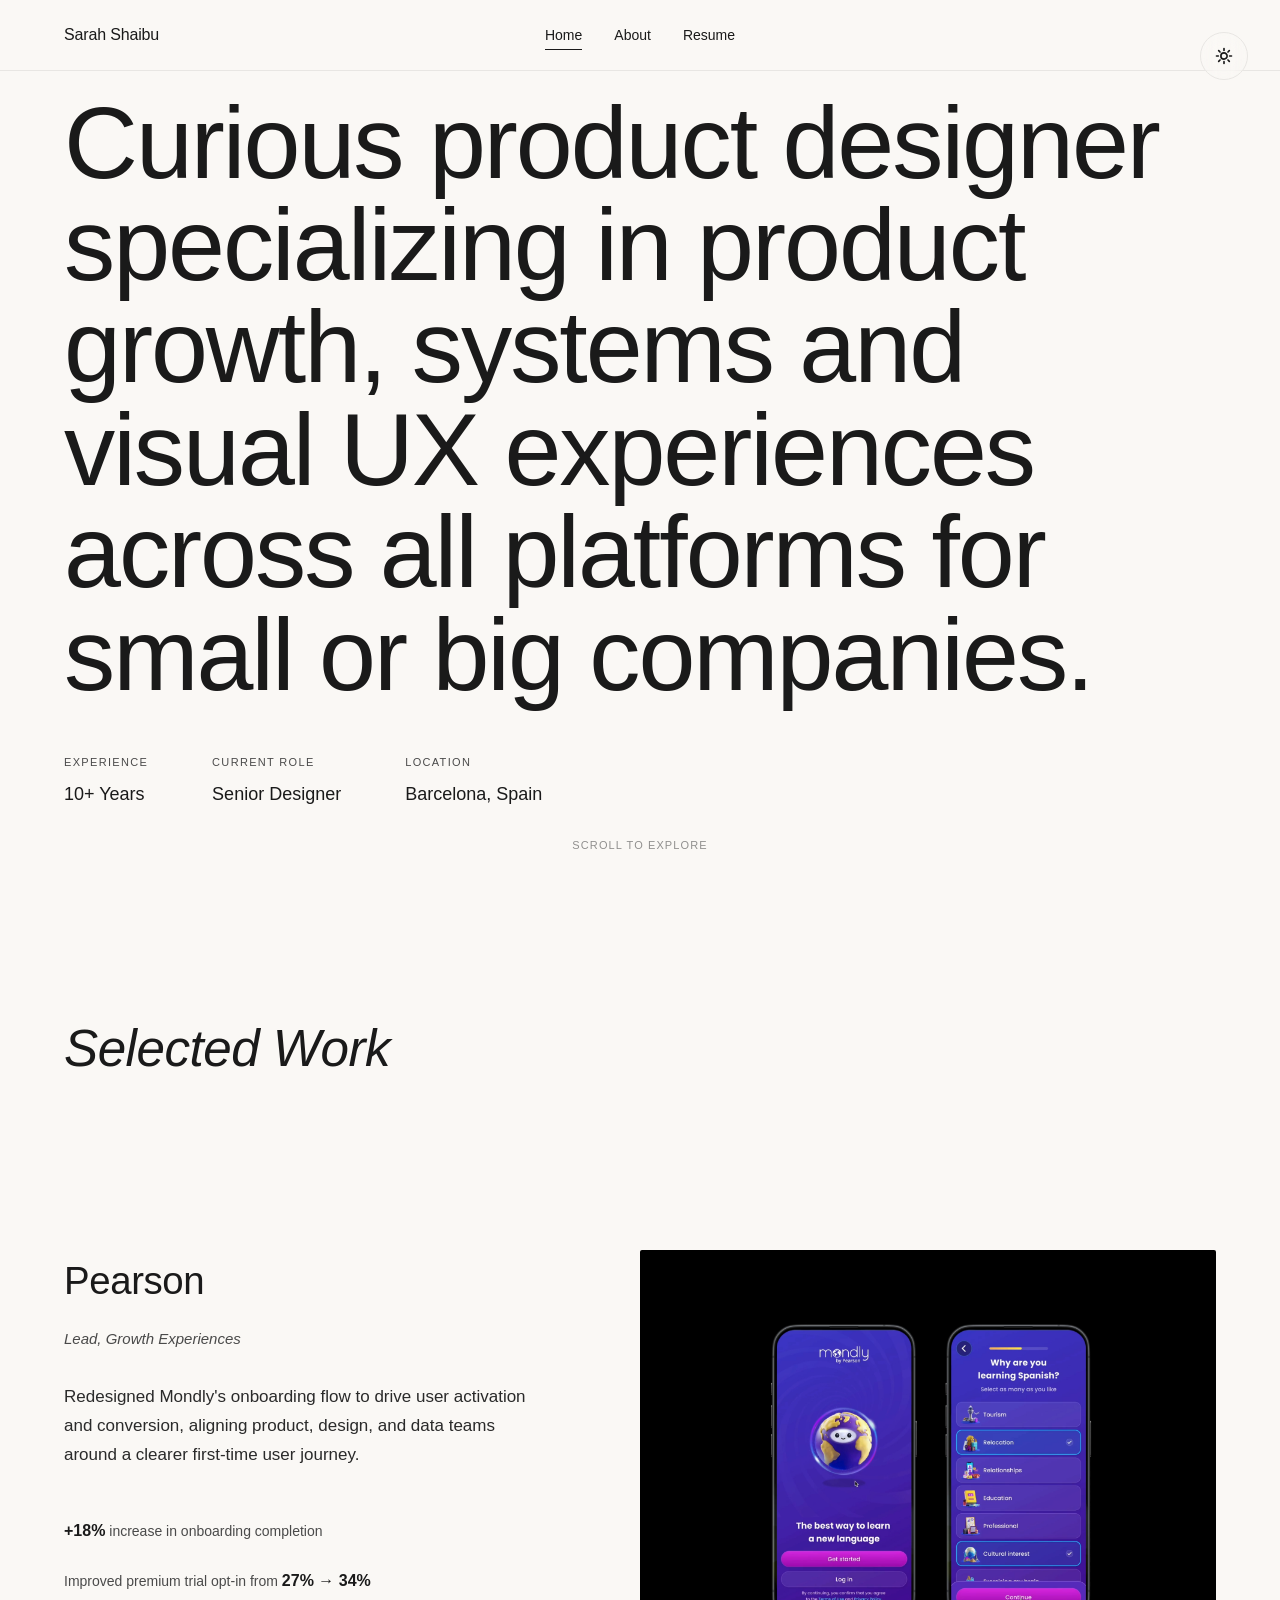
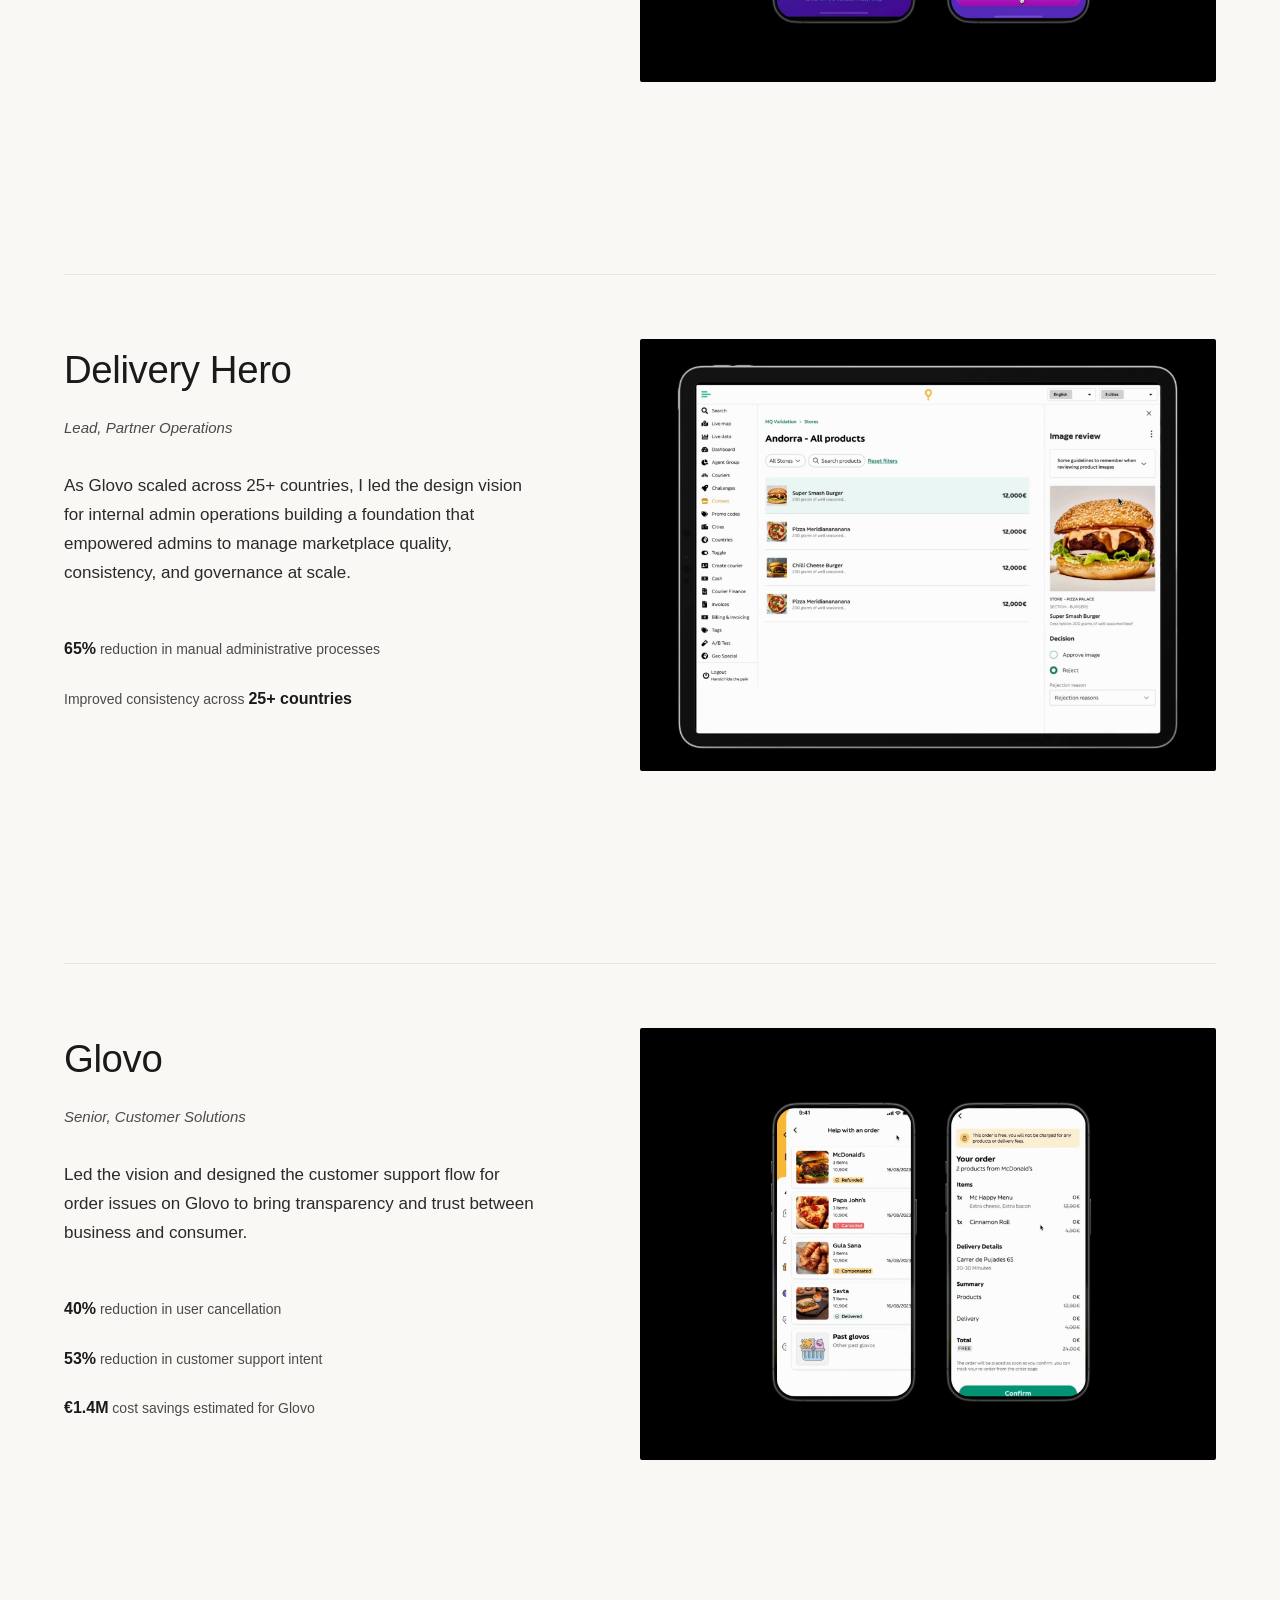
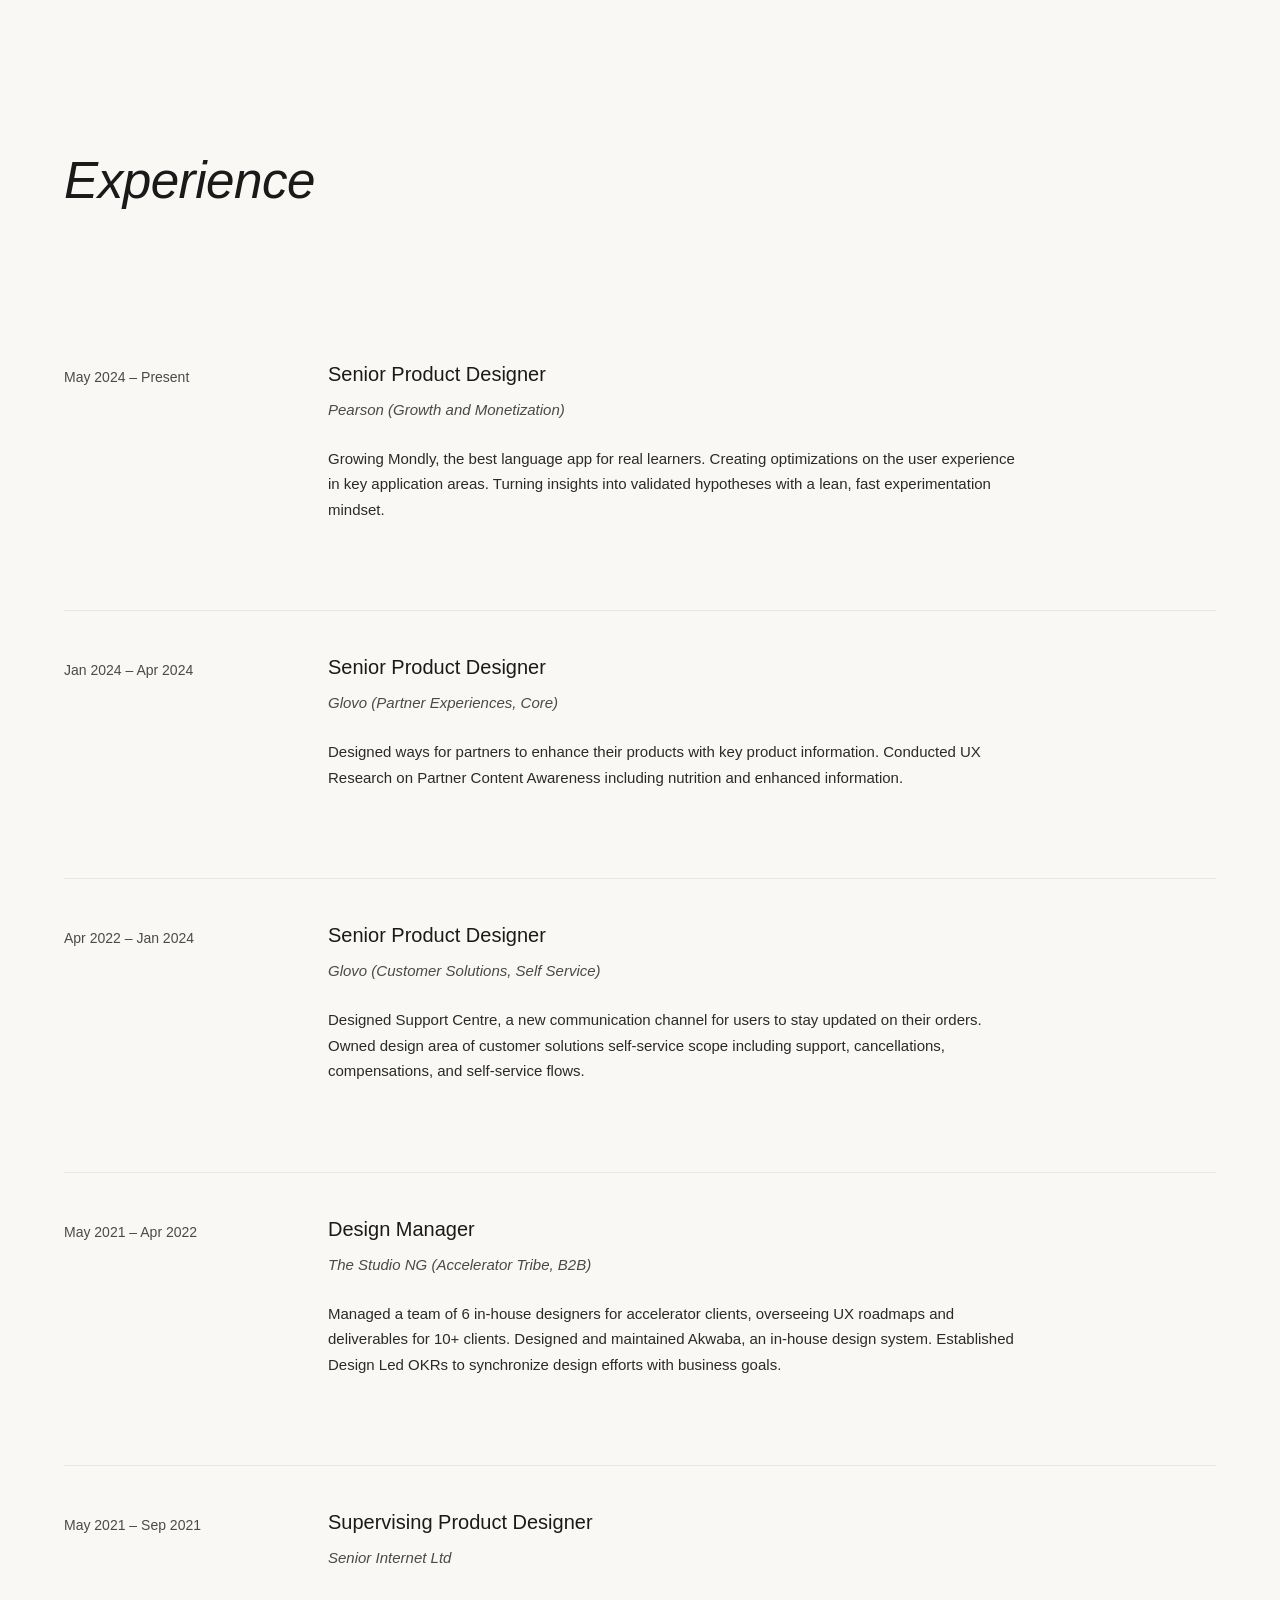
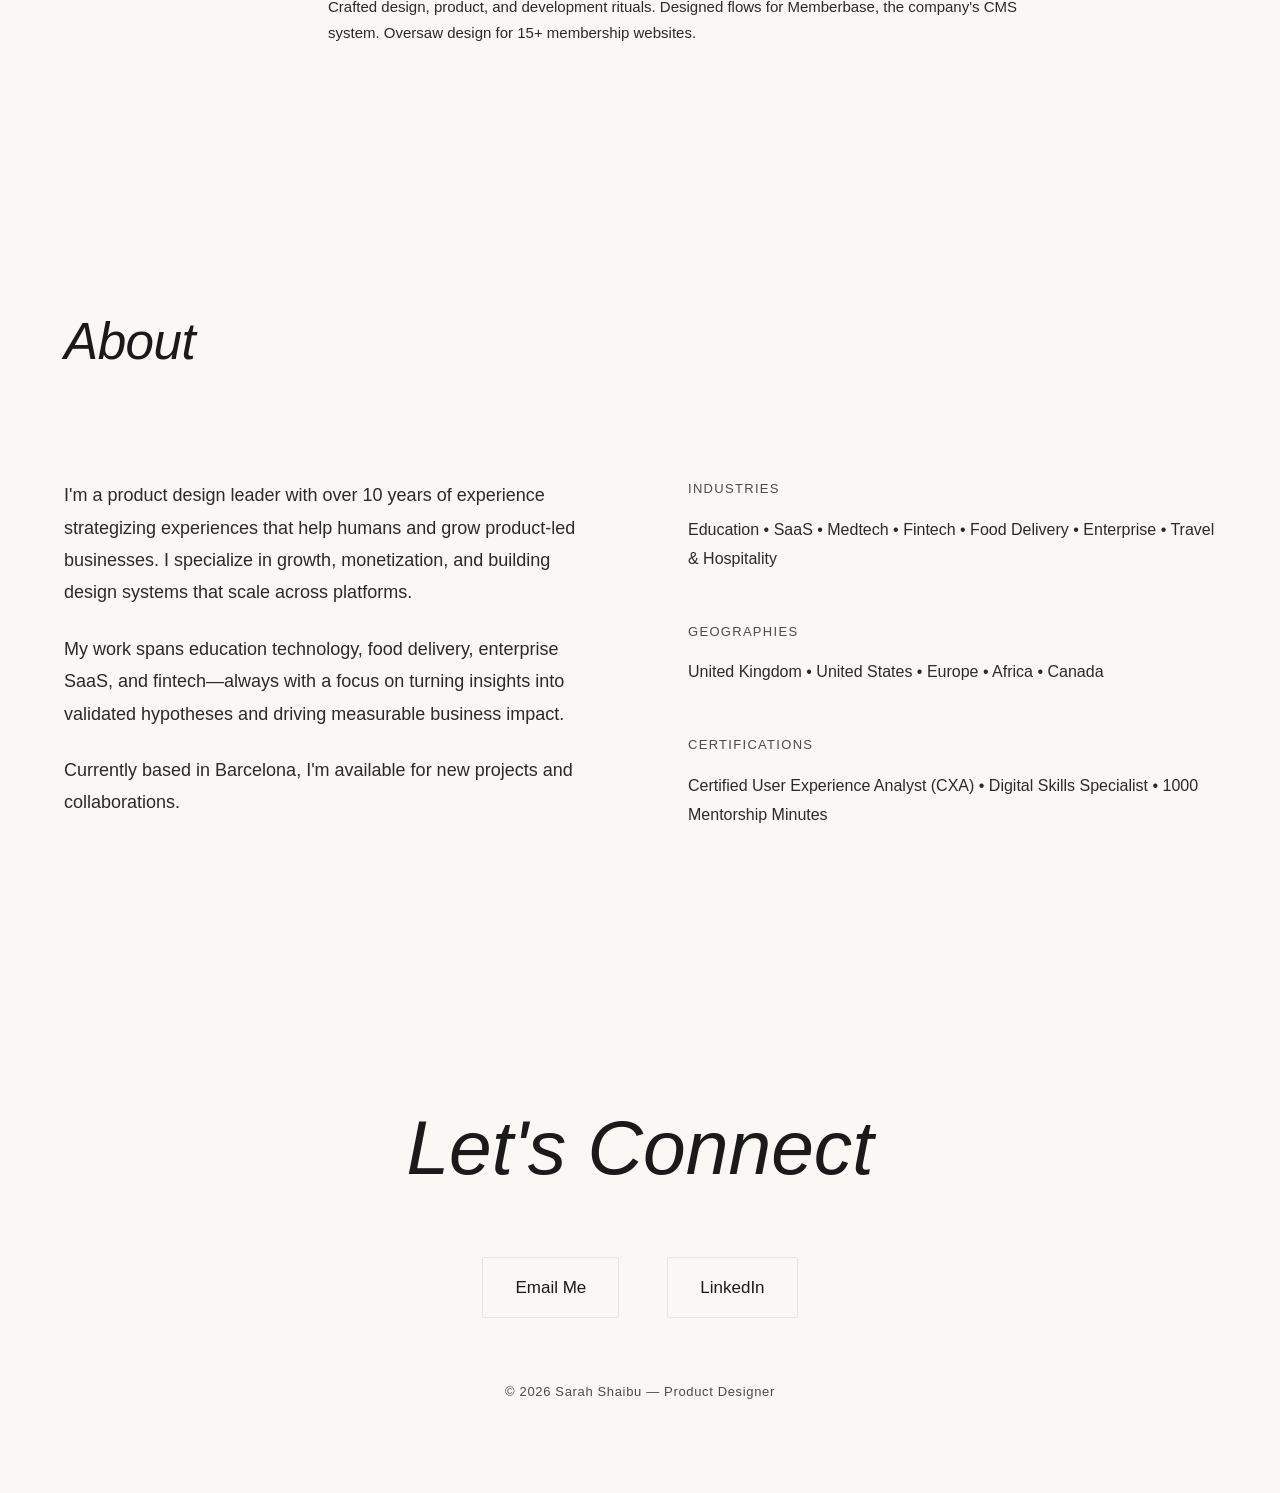
==== commit 1ec478a9: "Update index.html Changes to hero section" ====
--- a/index.html
+++ b/index.html
@@ -36,14 +36,9 @@
     <!-- Hero Section -->
     <section class="hero">
         <div class="container">
-            <div class="hero-label">Product Designer</div>
             <h1 class="hero-title">
-                Sarah<br>
-                <em>Shaibu</em>
+                Curious product designer specializing in product growth, systems and visual UX experiences across all platforms for small or big companies.
             </h1>
-            <p class="hero-description">
-                Curious product designer specializing in product growth, systems and visual UX experiences across all platforms for small or big companies.
-            </p>
             <div class="hero-meta">
                 <div class="meta-item">
                     <span>Experience</span>
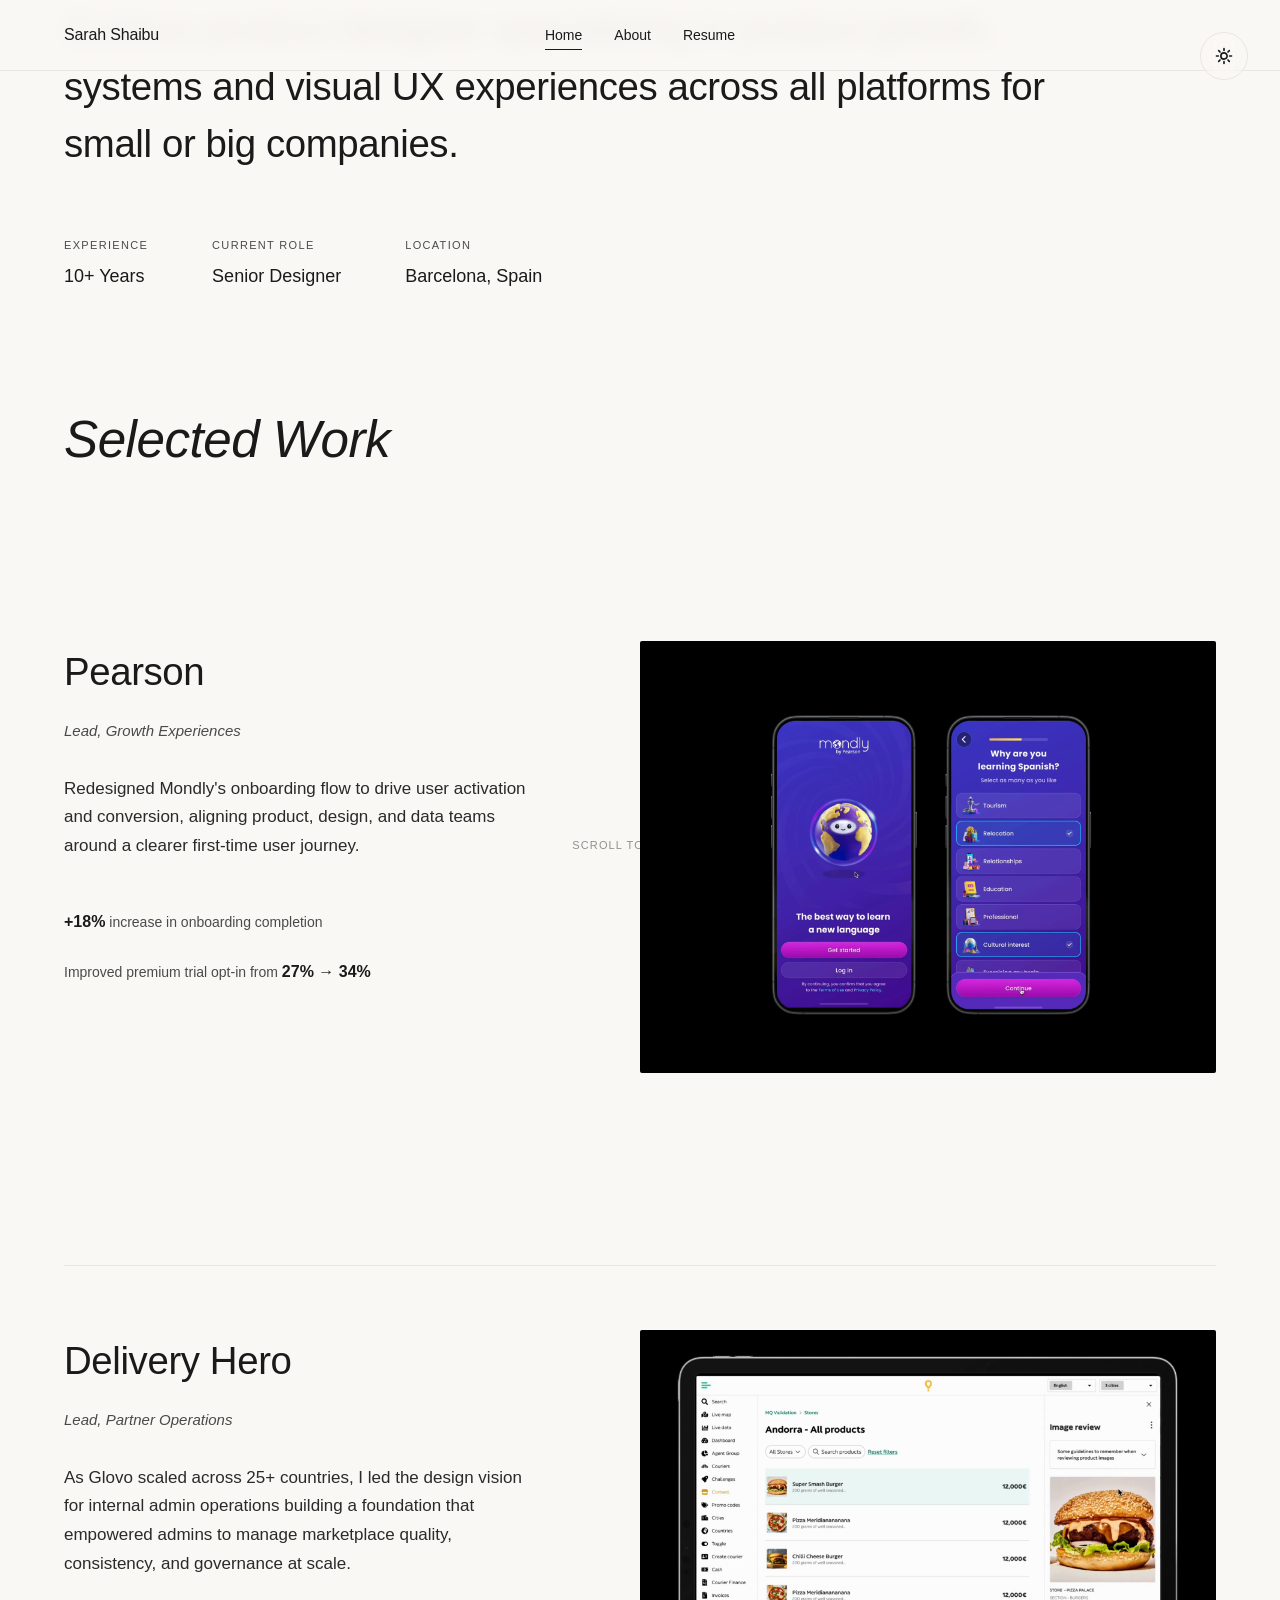
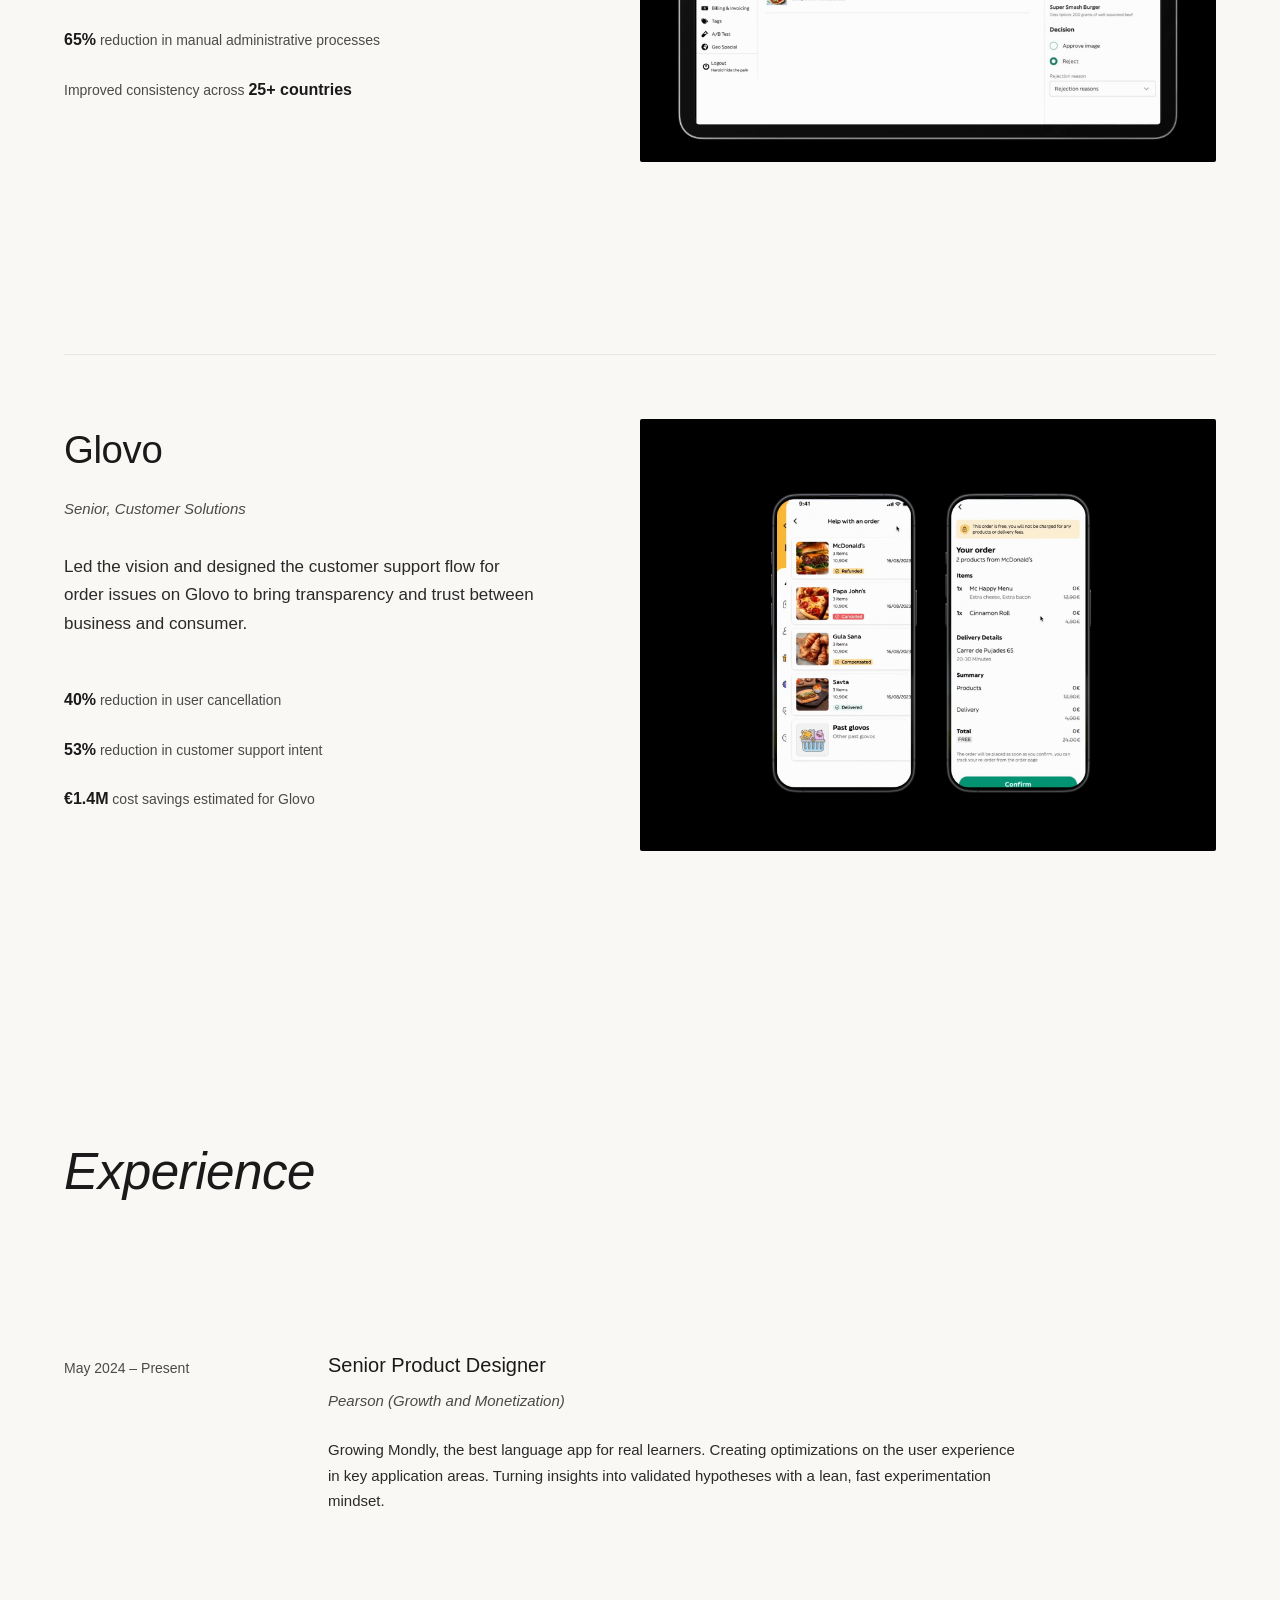
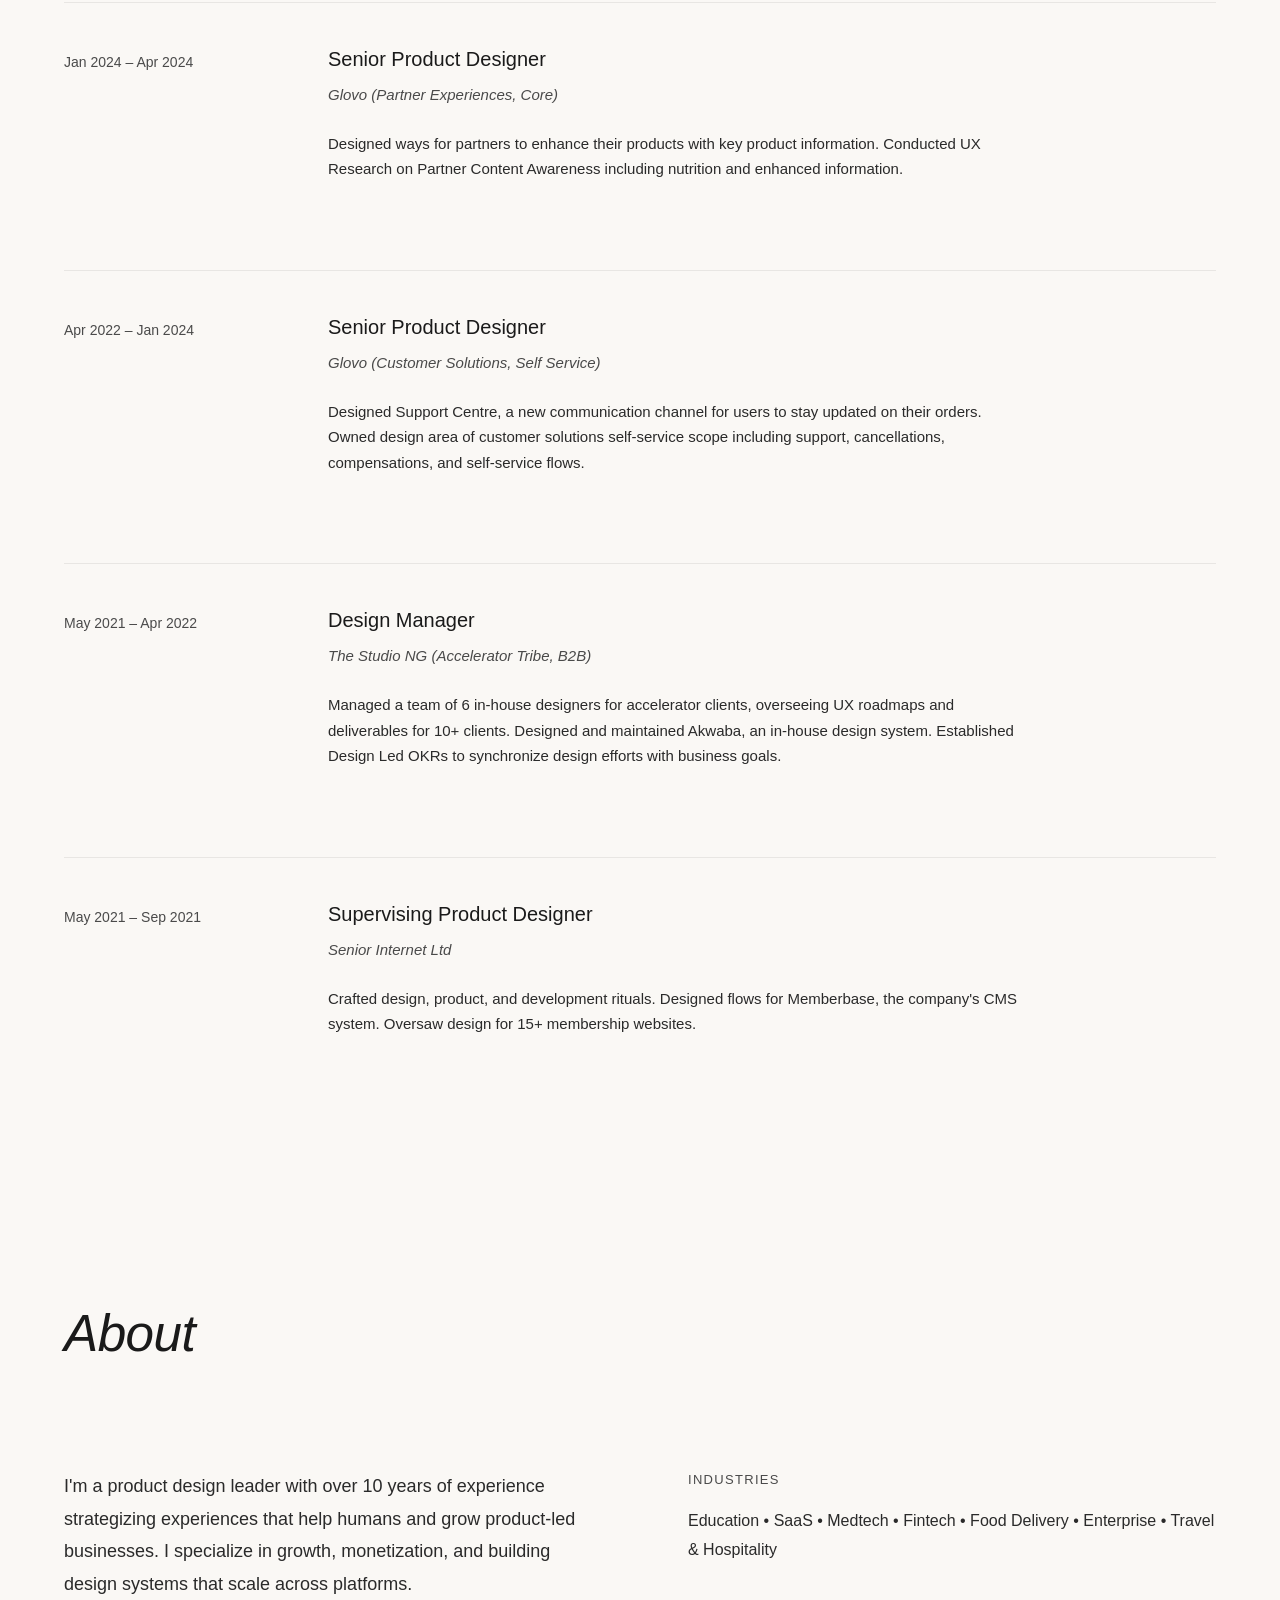
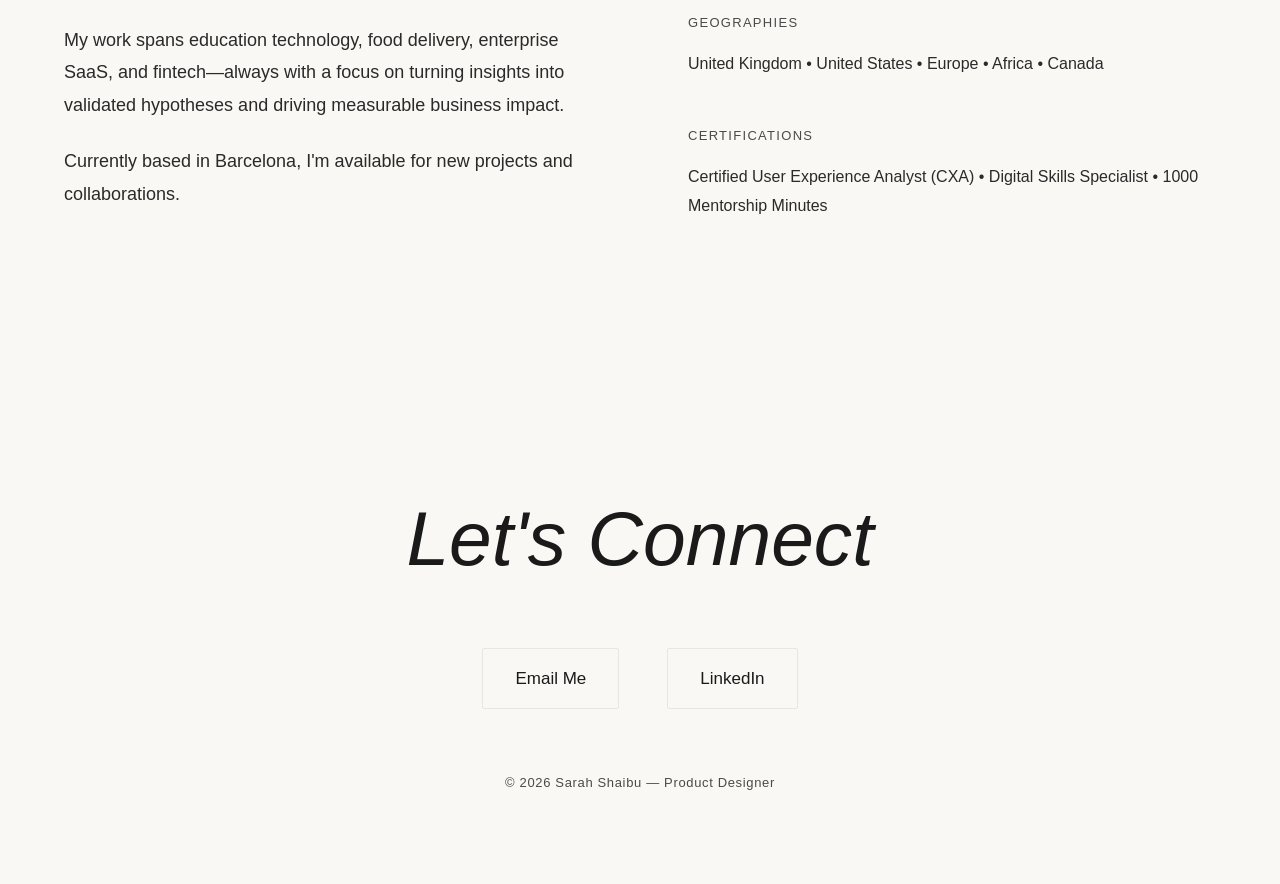
==== commit 3fddb2ea: "Update index.html" ====
--- a/index.html
+++ b/index.html
@@ -34,28 +34,28 @@
     </button>
 
     <!-- Hero Section -->
-    <section class="hero">
-        <div class="container">
-            <h1 class="hero-title">
-                Curious product designer specializing in product growth, systems and visual UX experiences across all platforms for small or big companies.
-            </h1>
-            <div class="hero-meta">
-                <div class="meta-item">
-                    <span>Experience</span>
-                    <strong>10+ Years</strong>
-                </div>
-                <div class="meta-item">
-                    <span>Current Role</span>
-                    <strong>Senior Designer</strong>
-                </div>
-                <div class="meta-item">
-                    <span>Location</span>
-                    <strong>Barcelona, Spain</strong>
-                </div>
-            </div>
-        </div>
-        <div class="scroll-indicator">Scroll to explore</div>
-    </section>
+   <section class="hero">
+    <div class="container">
+        <h1 class="hero-title">
+            Curious product designer specializing in product growth, systems and visual UX experiences across all platforms for small or big companies.
+        </h1>
+        <div class="hero-meta">
+            <div class="meta-item">
+                <span>Experience</span>
+                <strong>10+ Years</strong>
+            </div>
+            <div class="meta-item">
+                <span>Current Role</span>
+                <strong>Senior Designer</strong>
+            </div>
+            <div class="meta-item">
+                <span>Location</span>
+                <strong>Barcelona, Spain</strong>
+            </div>
+        </div>
+    </div>
+    <div class="scroll-indicator">Scroll to explore</div>
+</section>
 
     <!-- Selected Work -->
     <section class="section">
--- a/styles.css
+++ b/styles.css
@@ -97,46 +97,13 @@
     background: var(--charcoal);
 }
 
-.hero {
-    min-height: 100vh;
-    display: flex;
-    flex-direction: column;
-    justify-content: center;
-    padding: 8vh 0;
-    position: relative;
-}
-
-.hero-label {
-    font-size: 13px;
-    letter-spacing: 0.1em;
-    text-transform: uppercase;
-    color: var(--accent);
-    margin-bottom: 2rem;
-    font-weight: 500;
-}
-
 .hero-title {
-    font-size: clamp(3rem, 8vw, 7rem);
-    font-weight: 400;
-    line-height: 1;
-    margin-bottom: 3rem;
-    letter-spacing: -0.02em;
-}
-
-.hero-title em {
-    font-style: italic;
-    font-weight: 300;
-    display: inline-block;
-    position: relative;
-}
-
-.hero-description {
-    font-size: clamp(1.25rem, 2.5vw, 2rem);
-    max-width: 900px;
+    font-size: clamp(1.5rem, 3vw, 2.5rem);
     font-weight: 300;
     line-height: 1.5;
-    color: var(--soft-black);
     margin-bottom: 4rem;
+    letter-spacing: -0.01em;
+    max-width: 1000px;
 }
 
 .hero-meta {
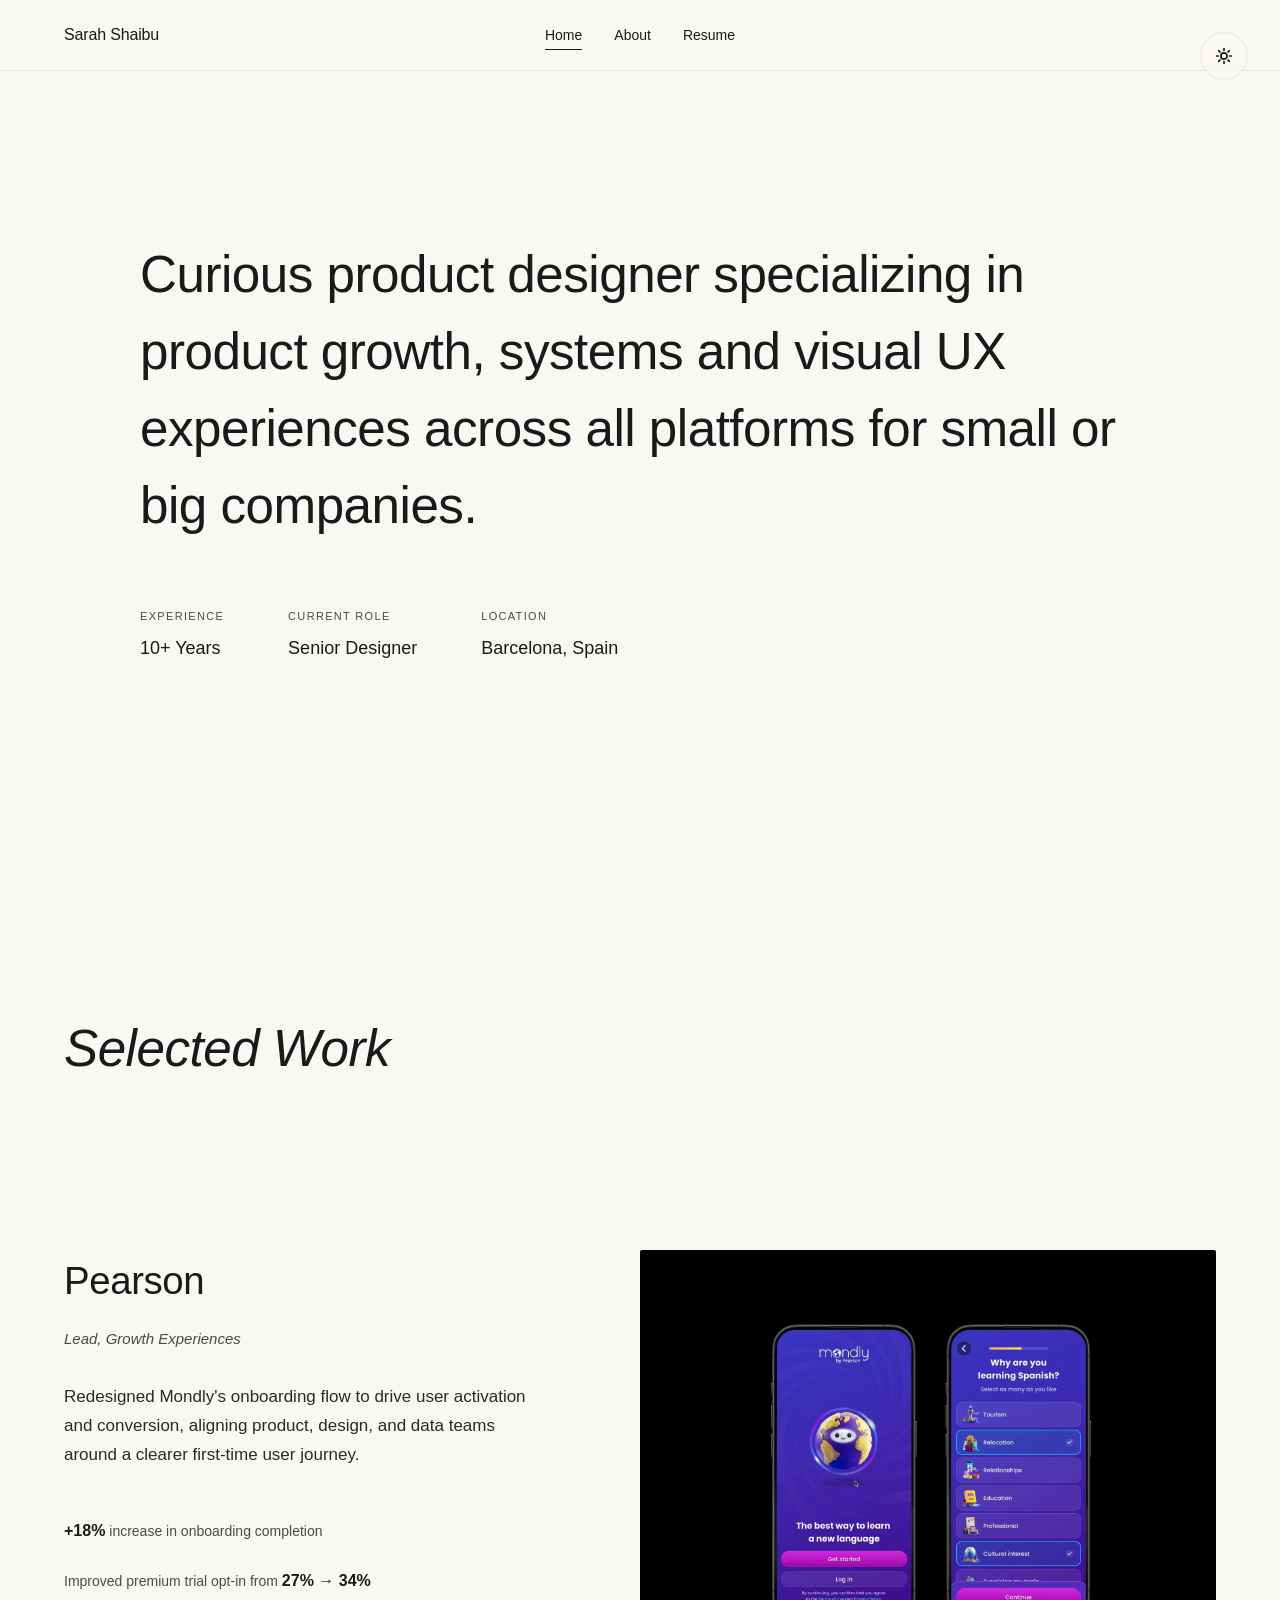
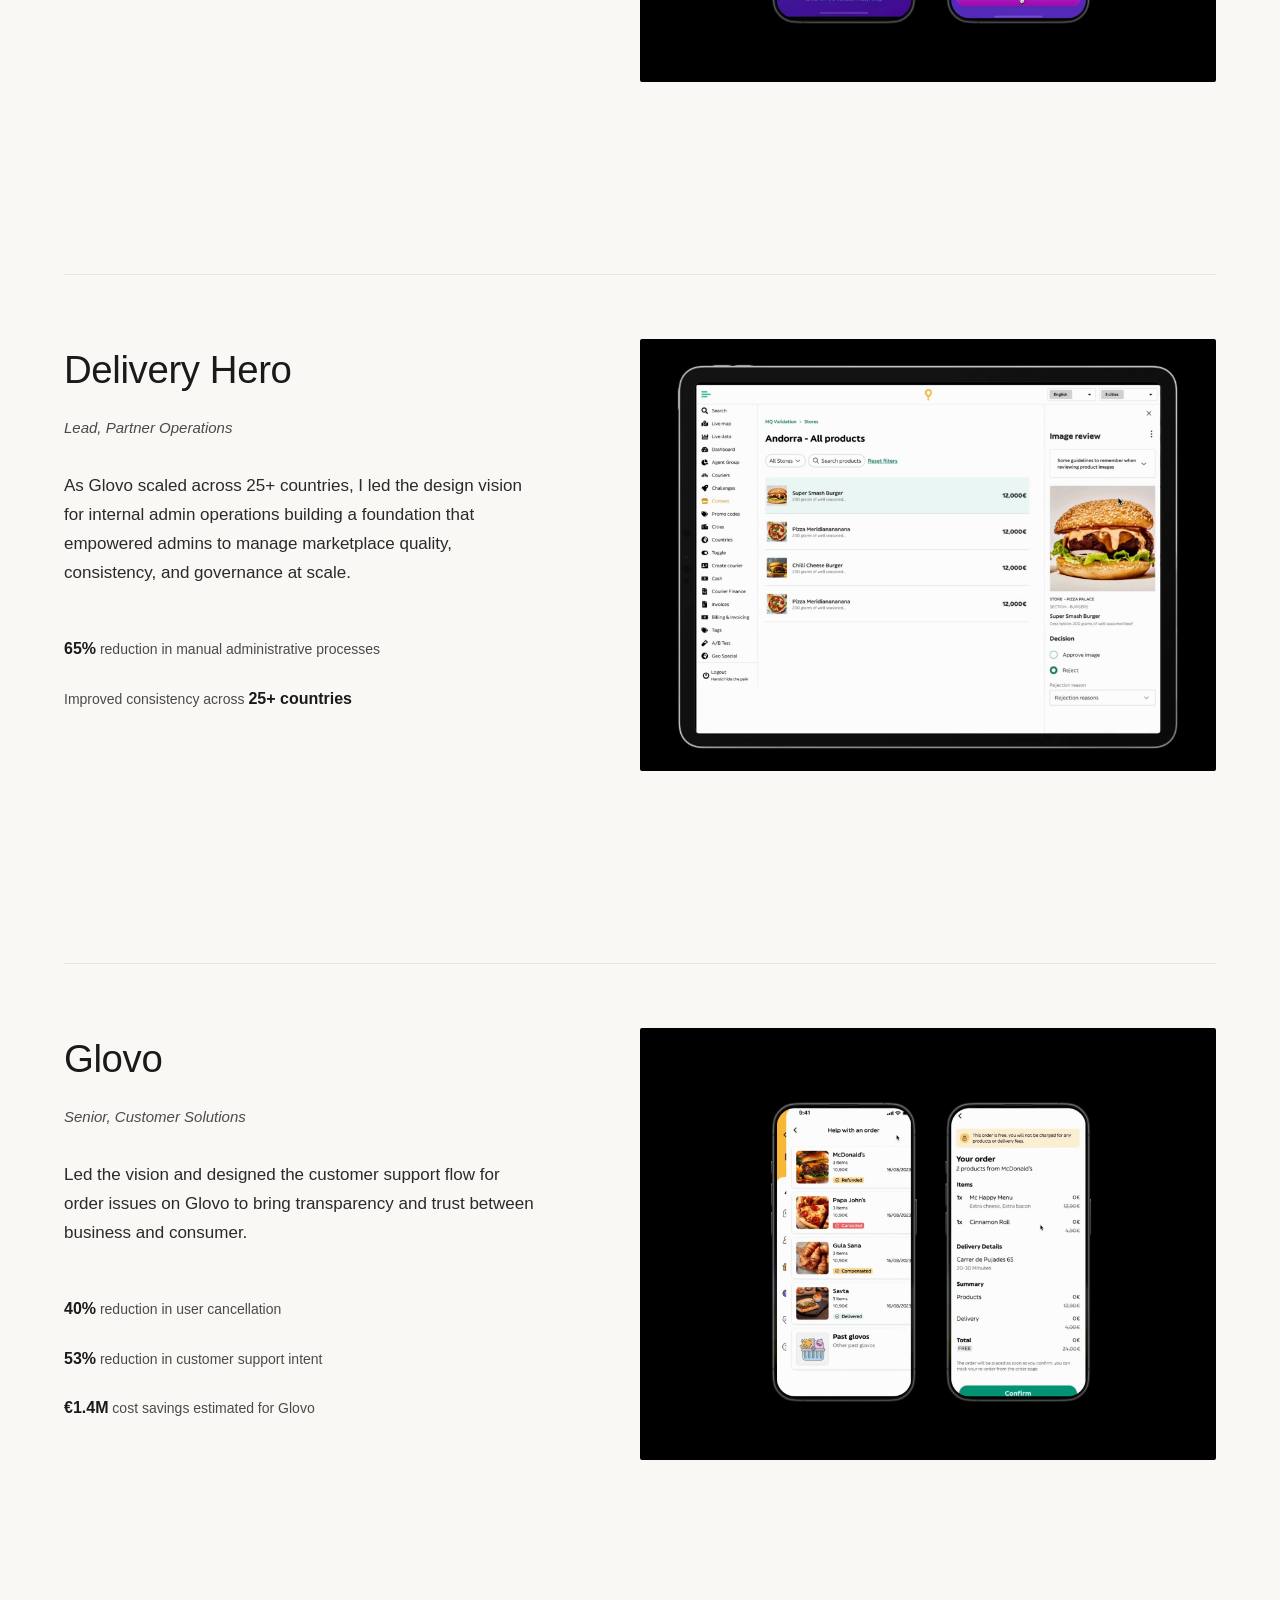
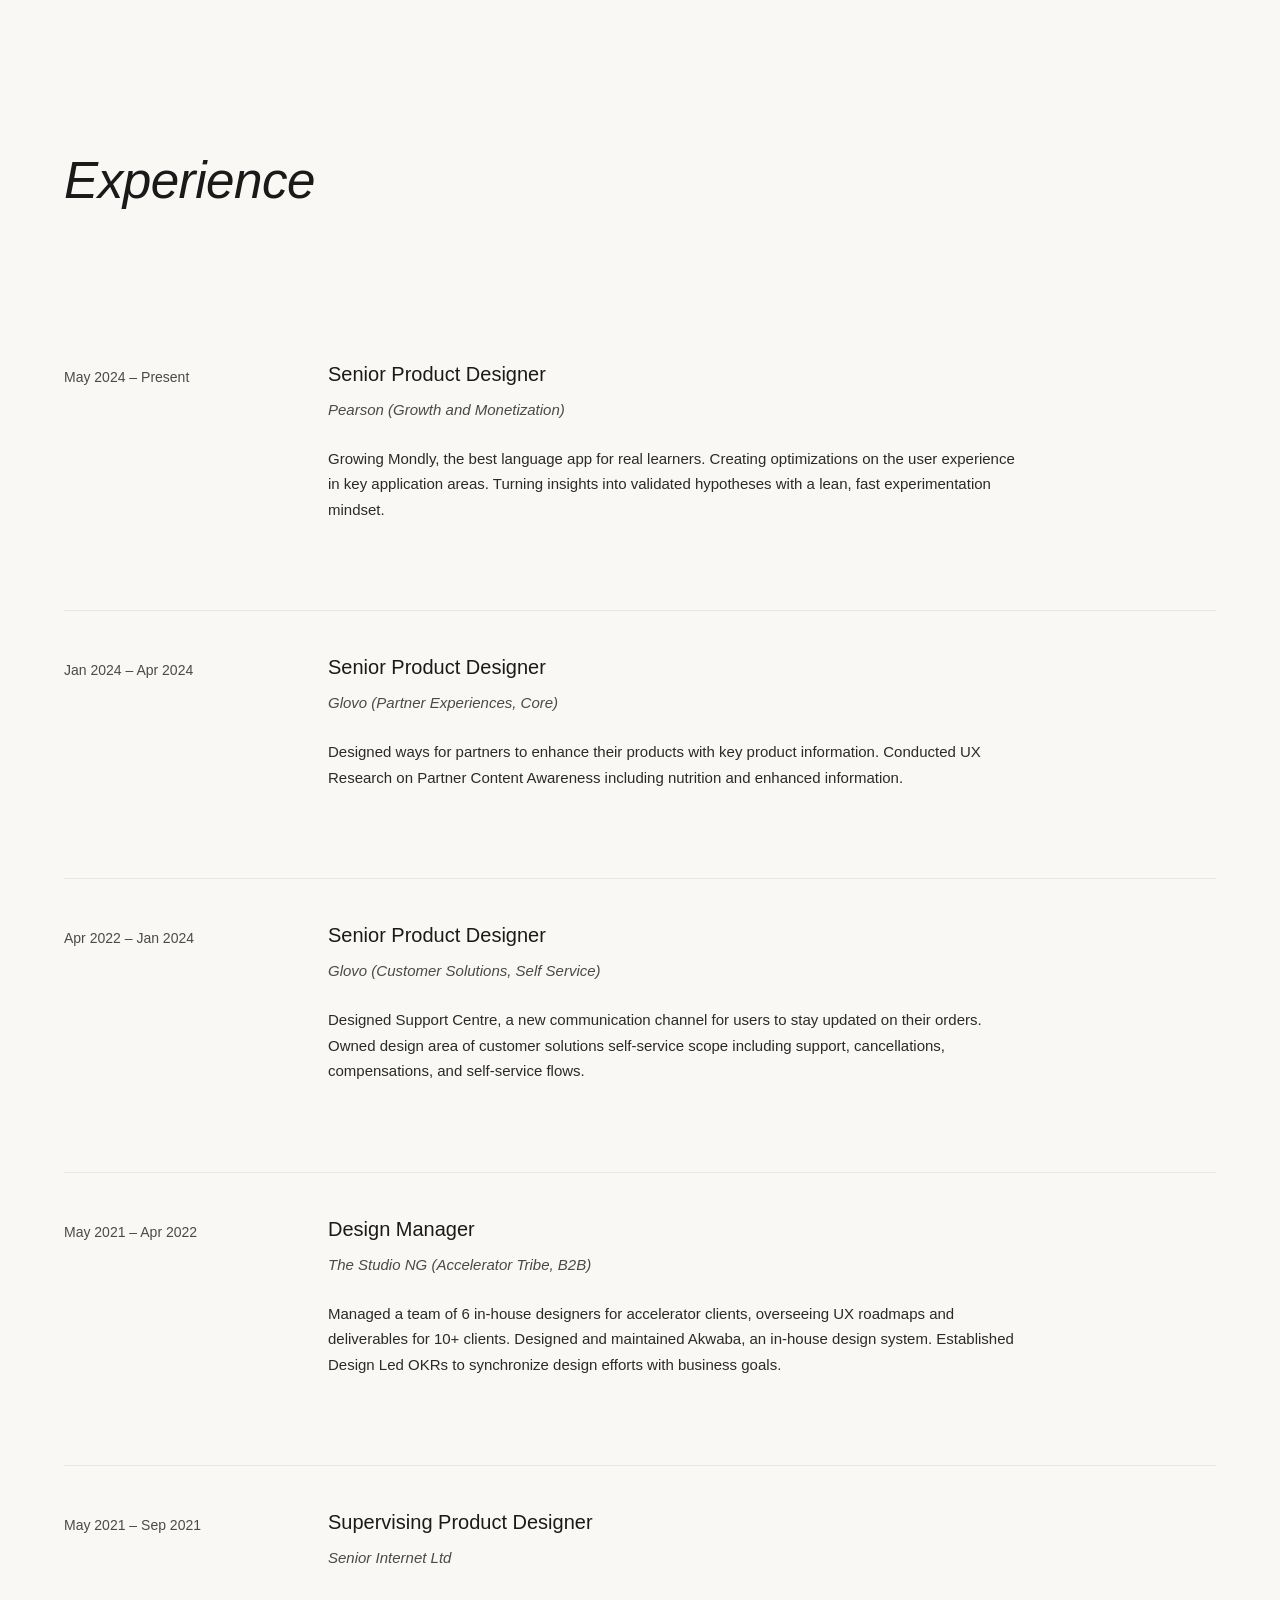
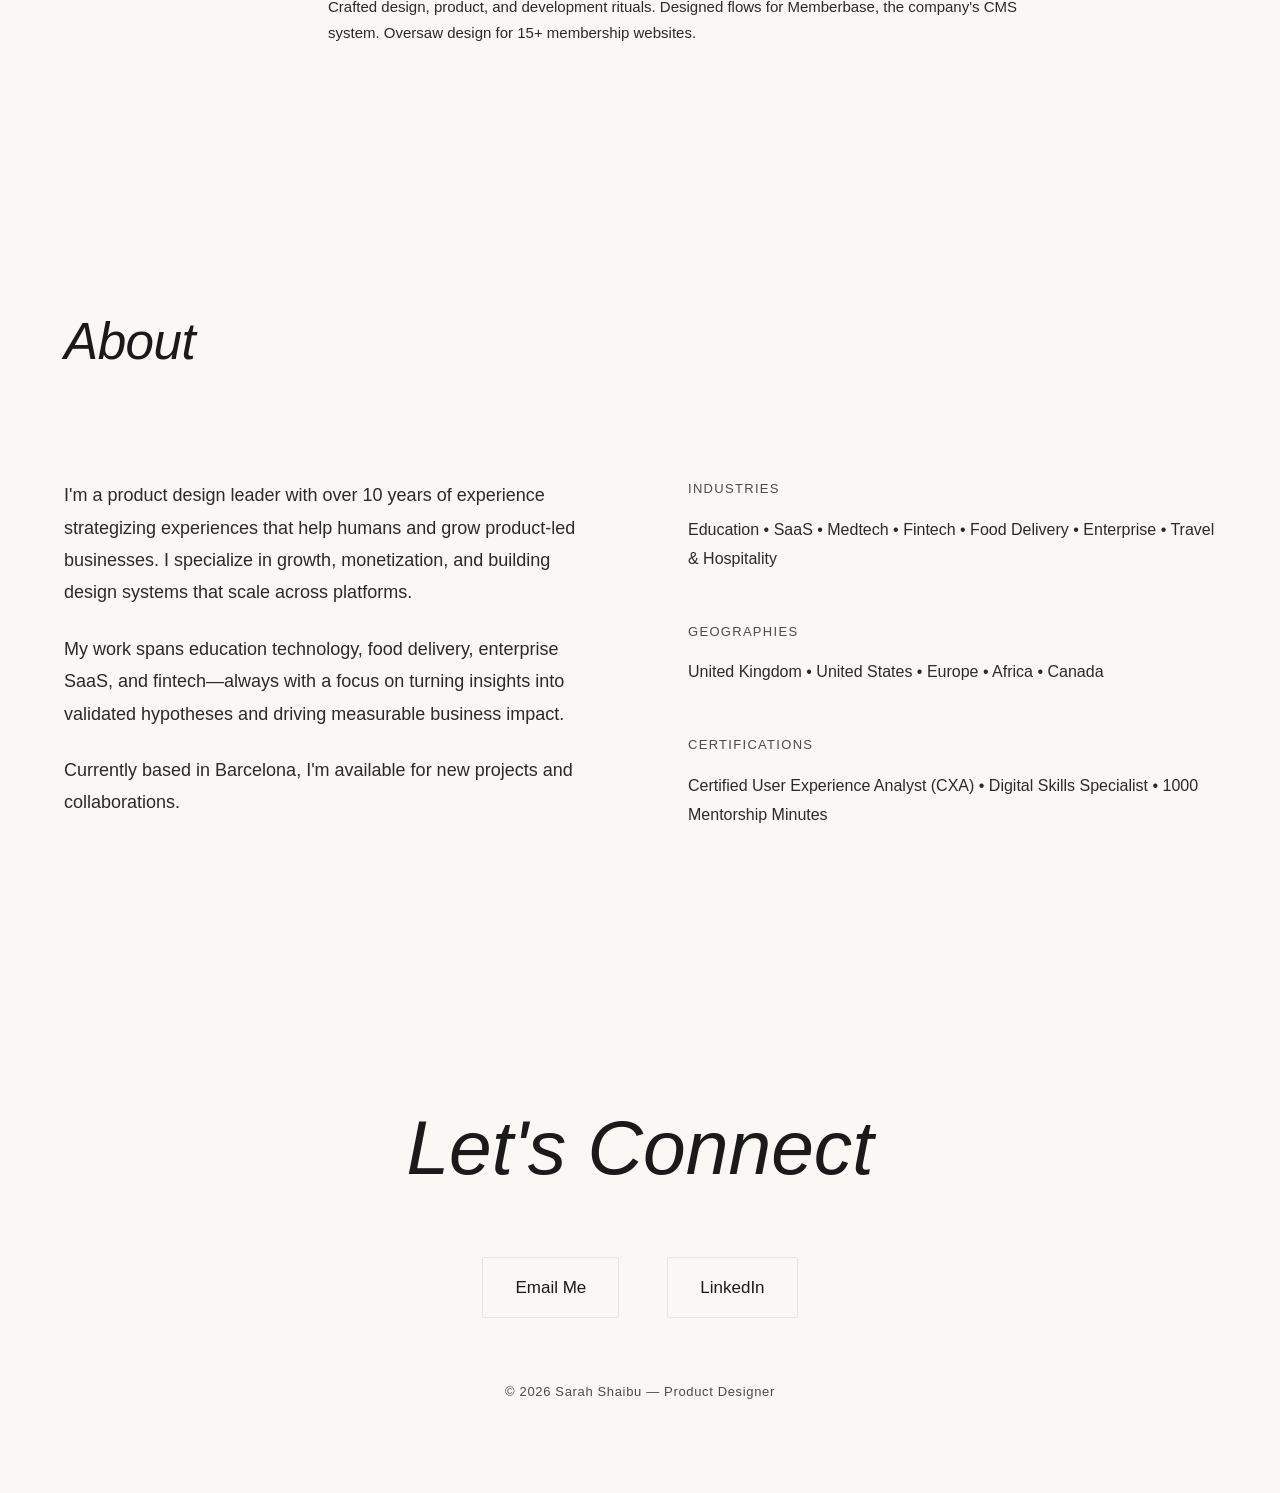
==== commit 4492448c: "Update index.html" ====
--- a/index.html
+++ b/index.html
@@ -54,7 +54,6 @@
             </div>
         </div>
     </div>
-    <div class="scroll-indicator">Scroll to explore</div>
 </section>
 
     <!-- Selected Work -->
--- a/styles.css
+++ b/styles.css
@@ -97,8 +97,17 @@
     background: var(--charcoal);
 }
 
+.hero {
+    min-height: 100vh;
+    display: flex;
+    flex-direction: column;
+    justify-content: center;
+    padding: 6vh 0;
+    position: relative;
+}
+
 .hero-title {
-    font-size: clamp(1.5rem, 3vw, 2.5rem);
+    font-size: clamp(2rem, 4vw, 3.5rem);
     font-weight: 300;
     line-height: 1.5;
     margin-bottom: 4rem;
